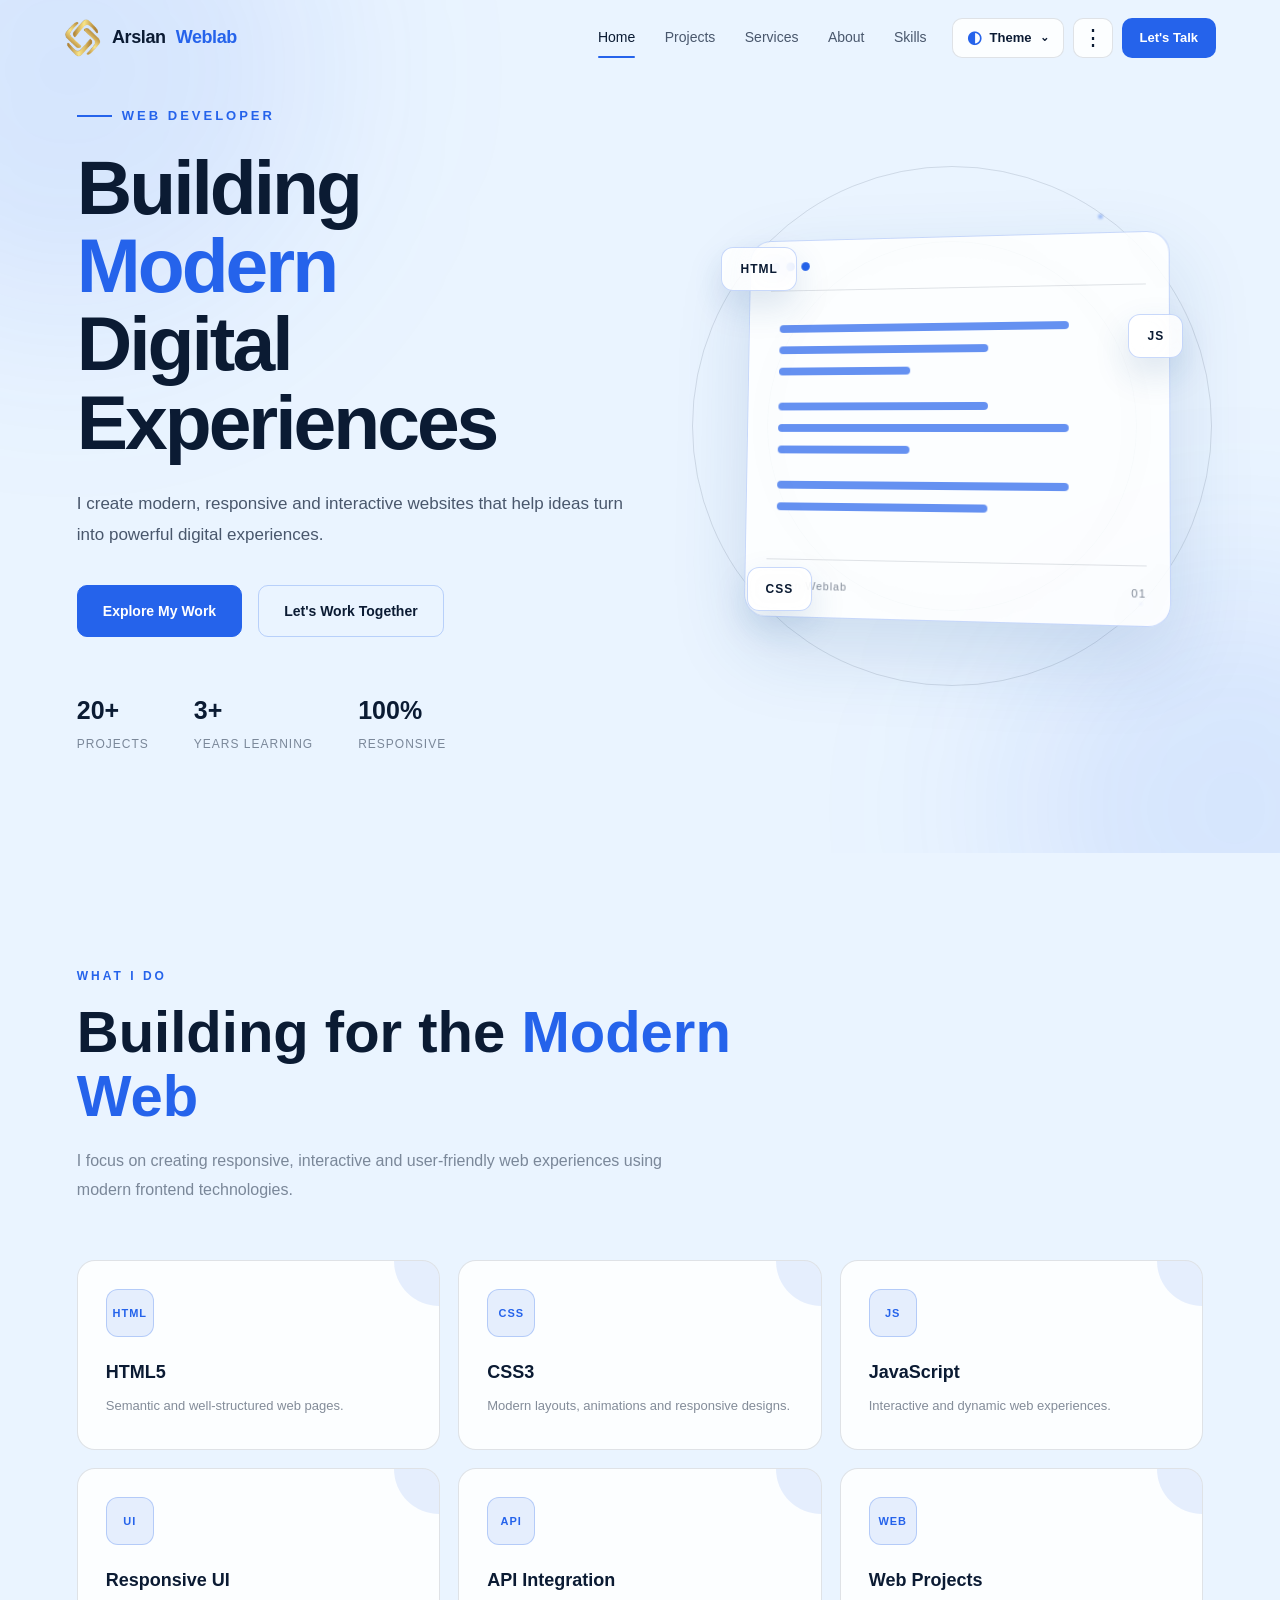
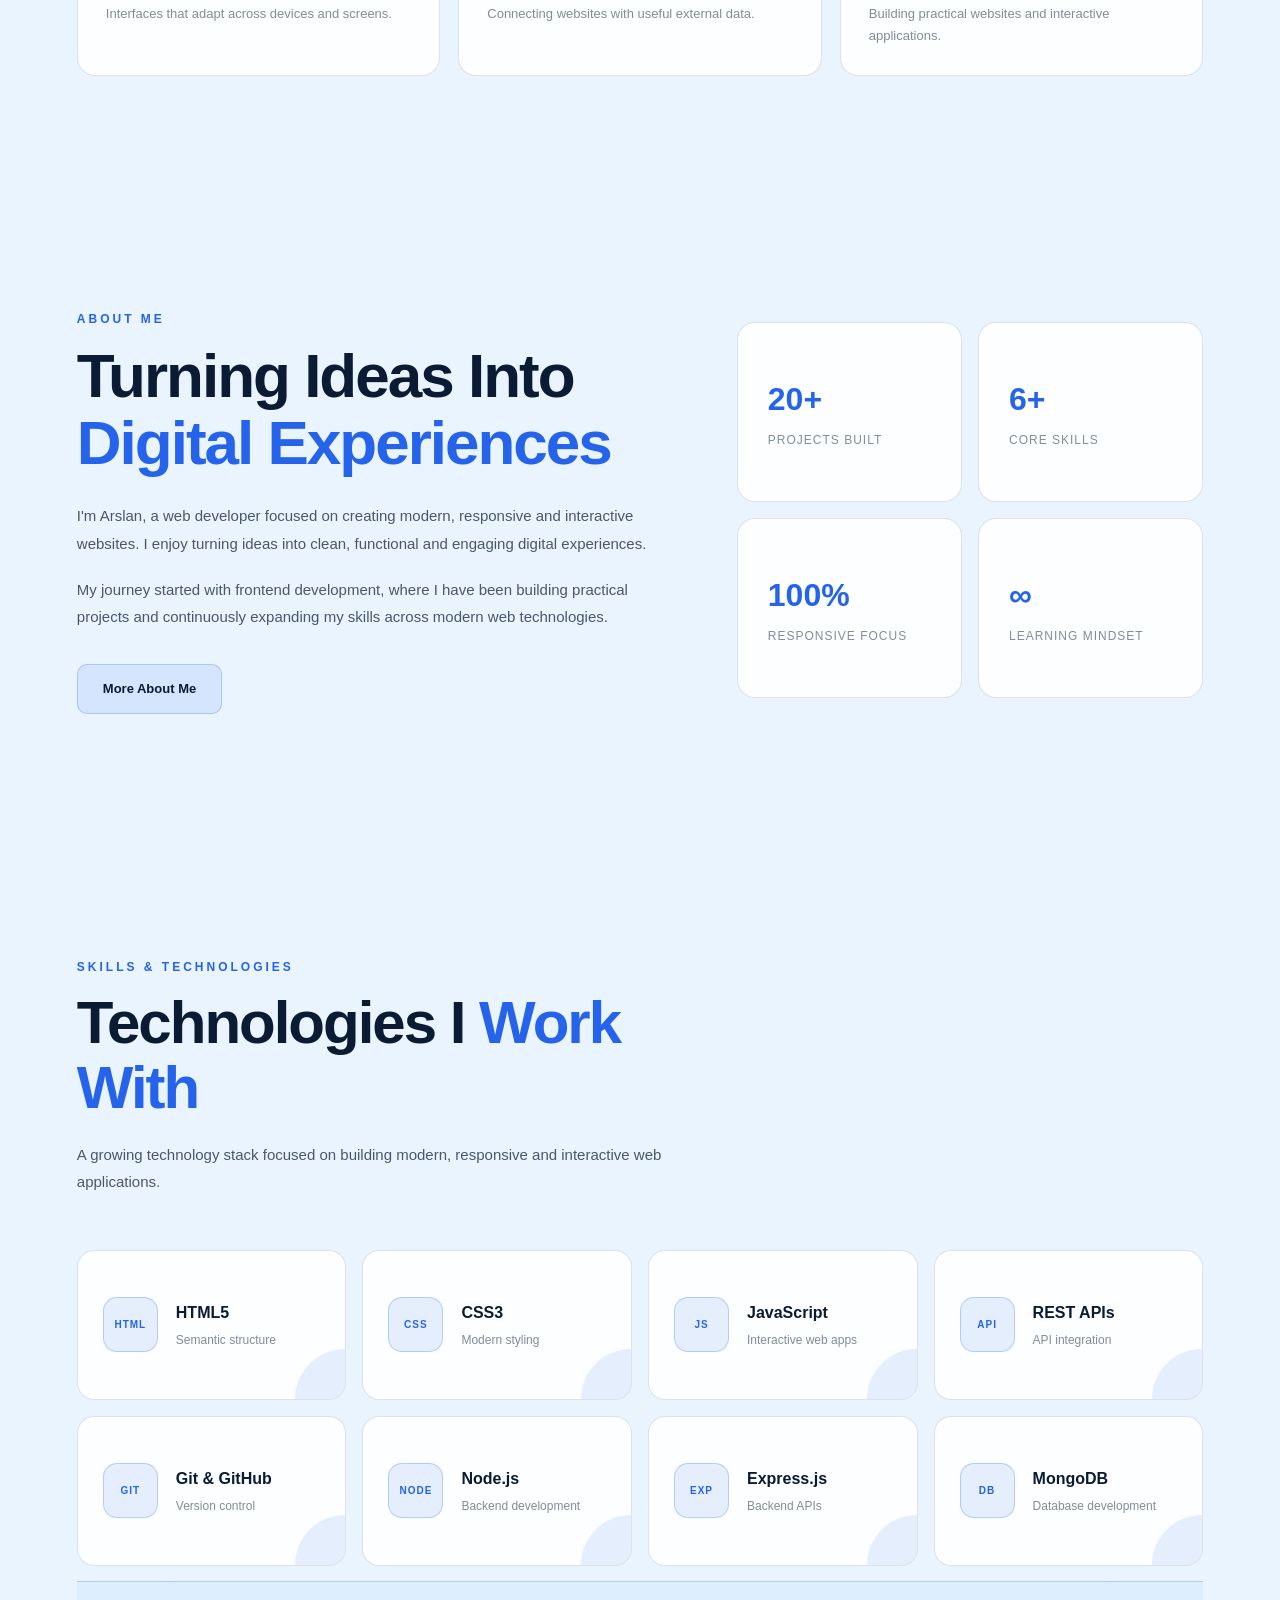
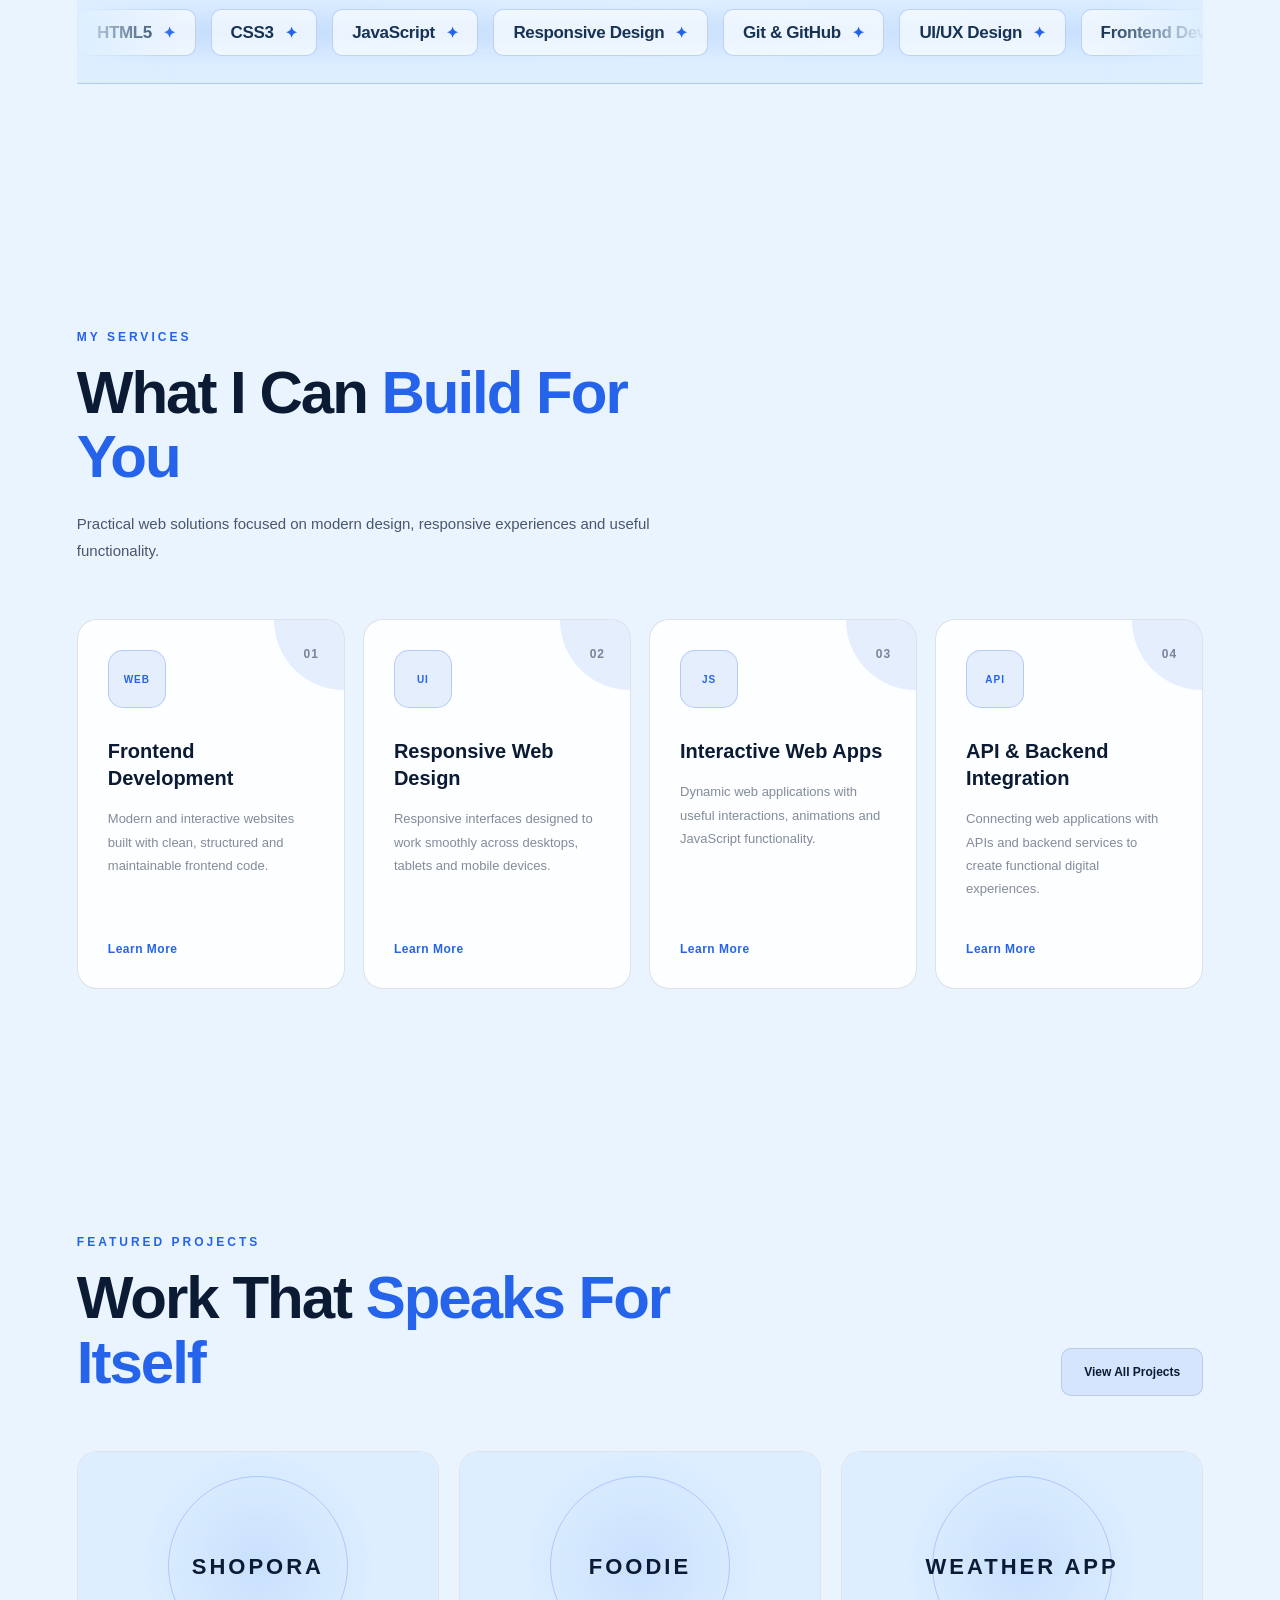
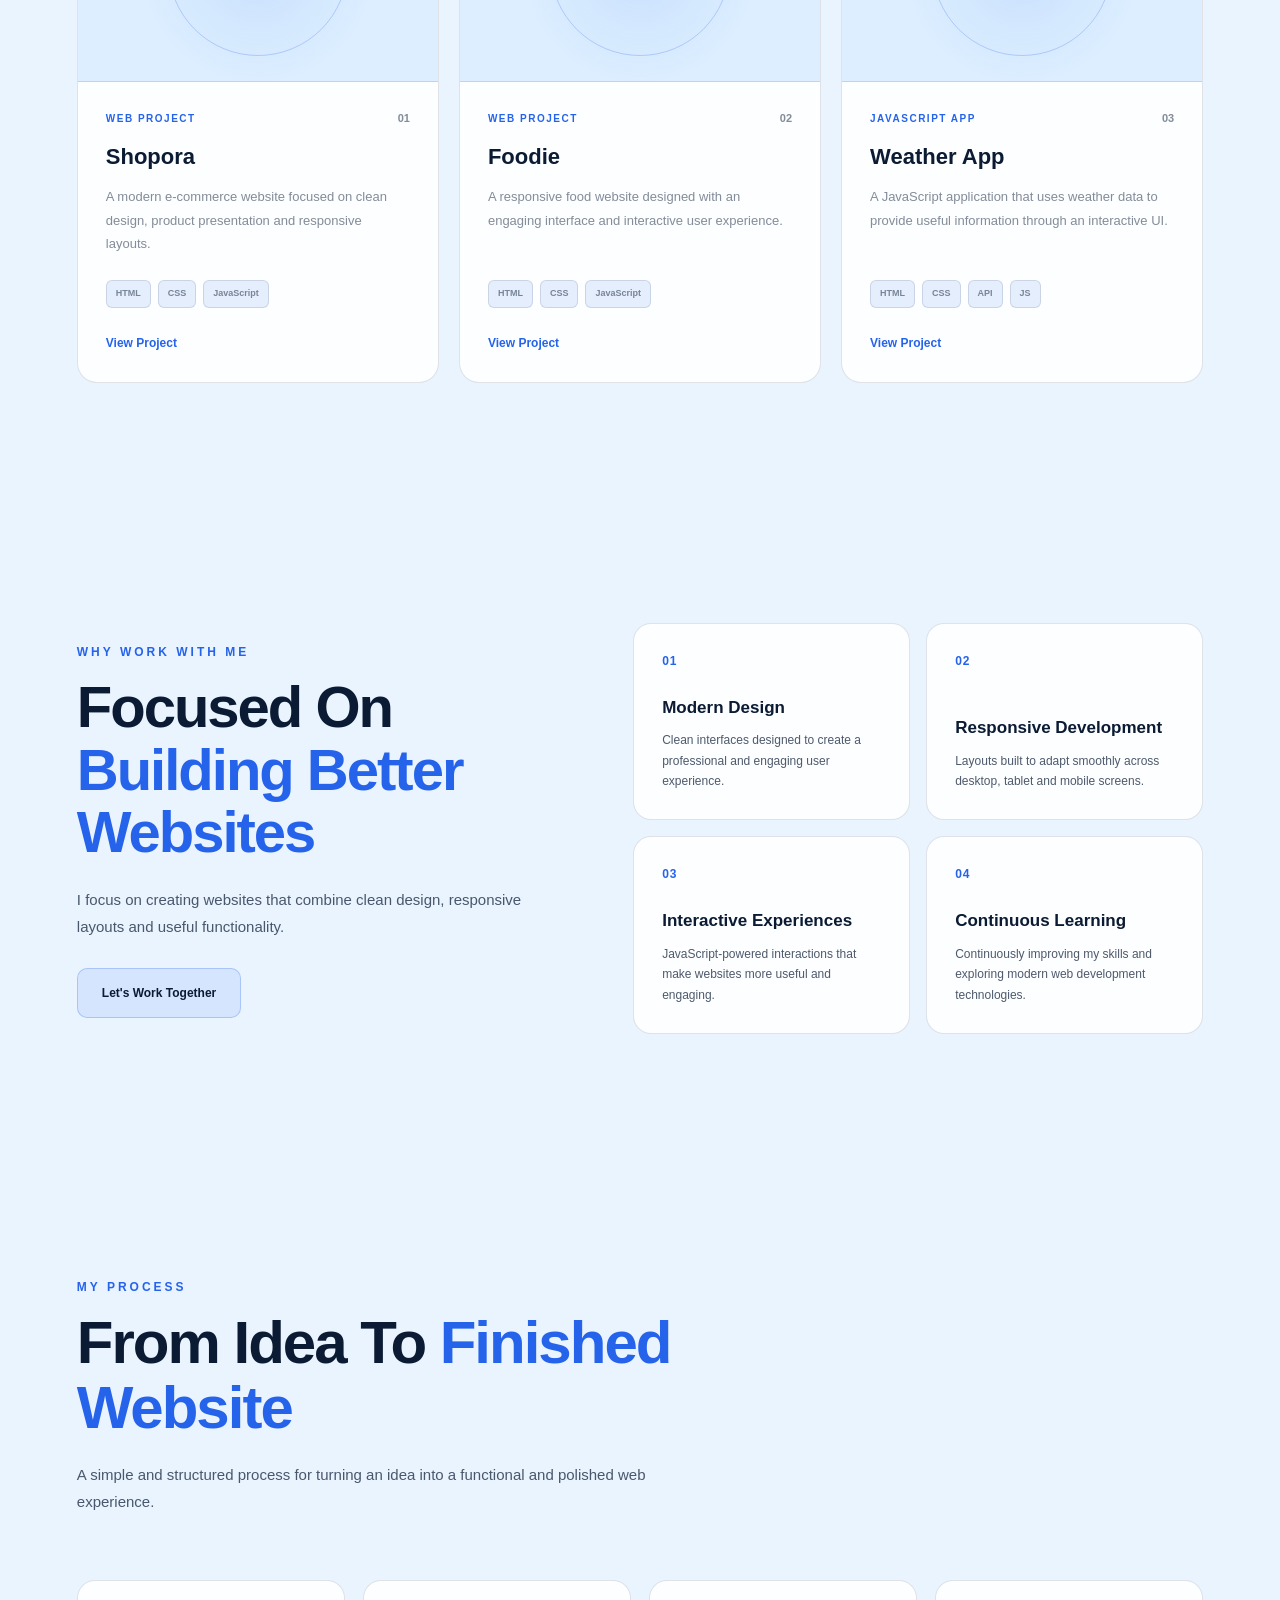
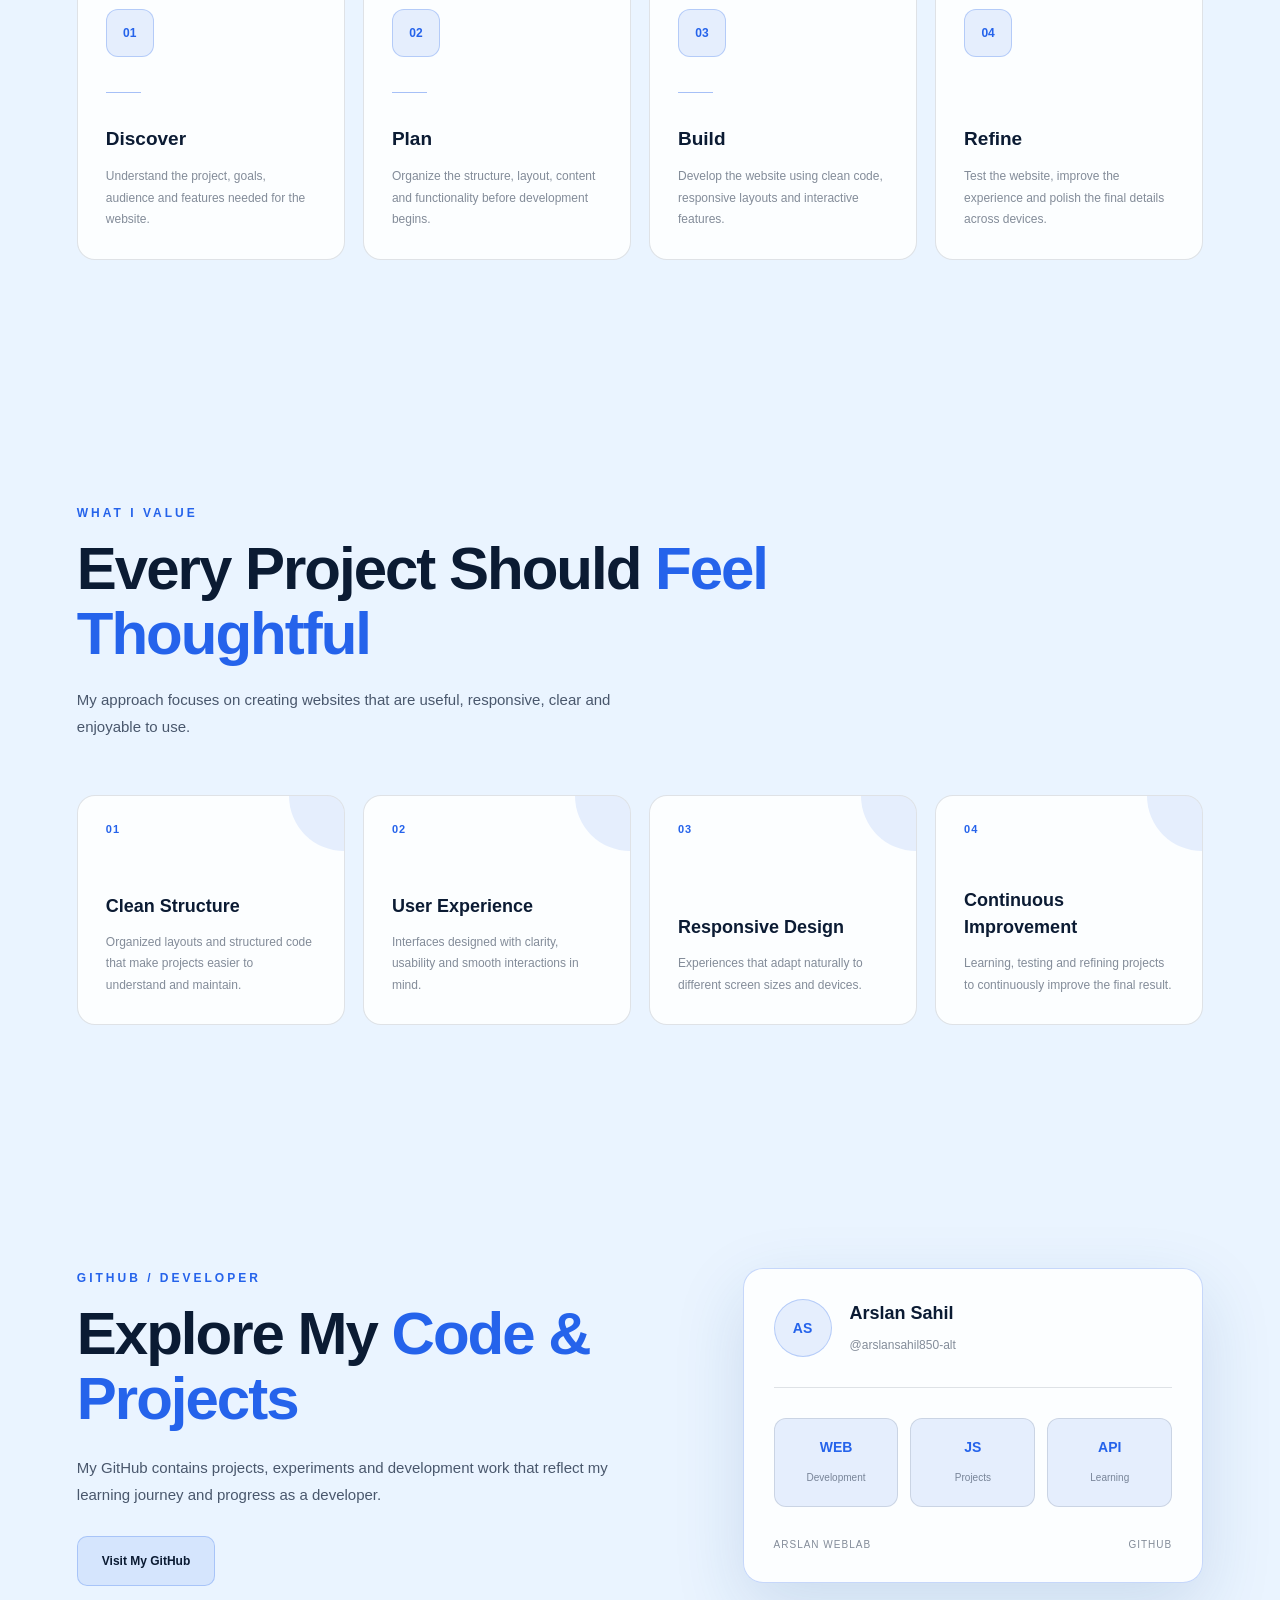
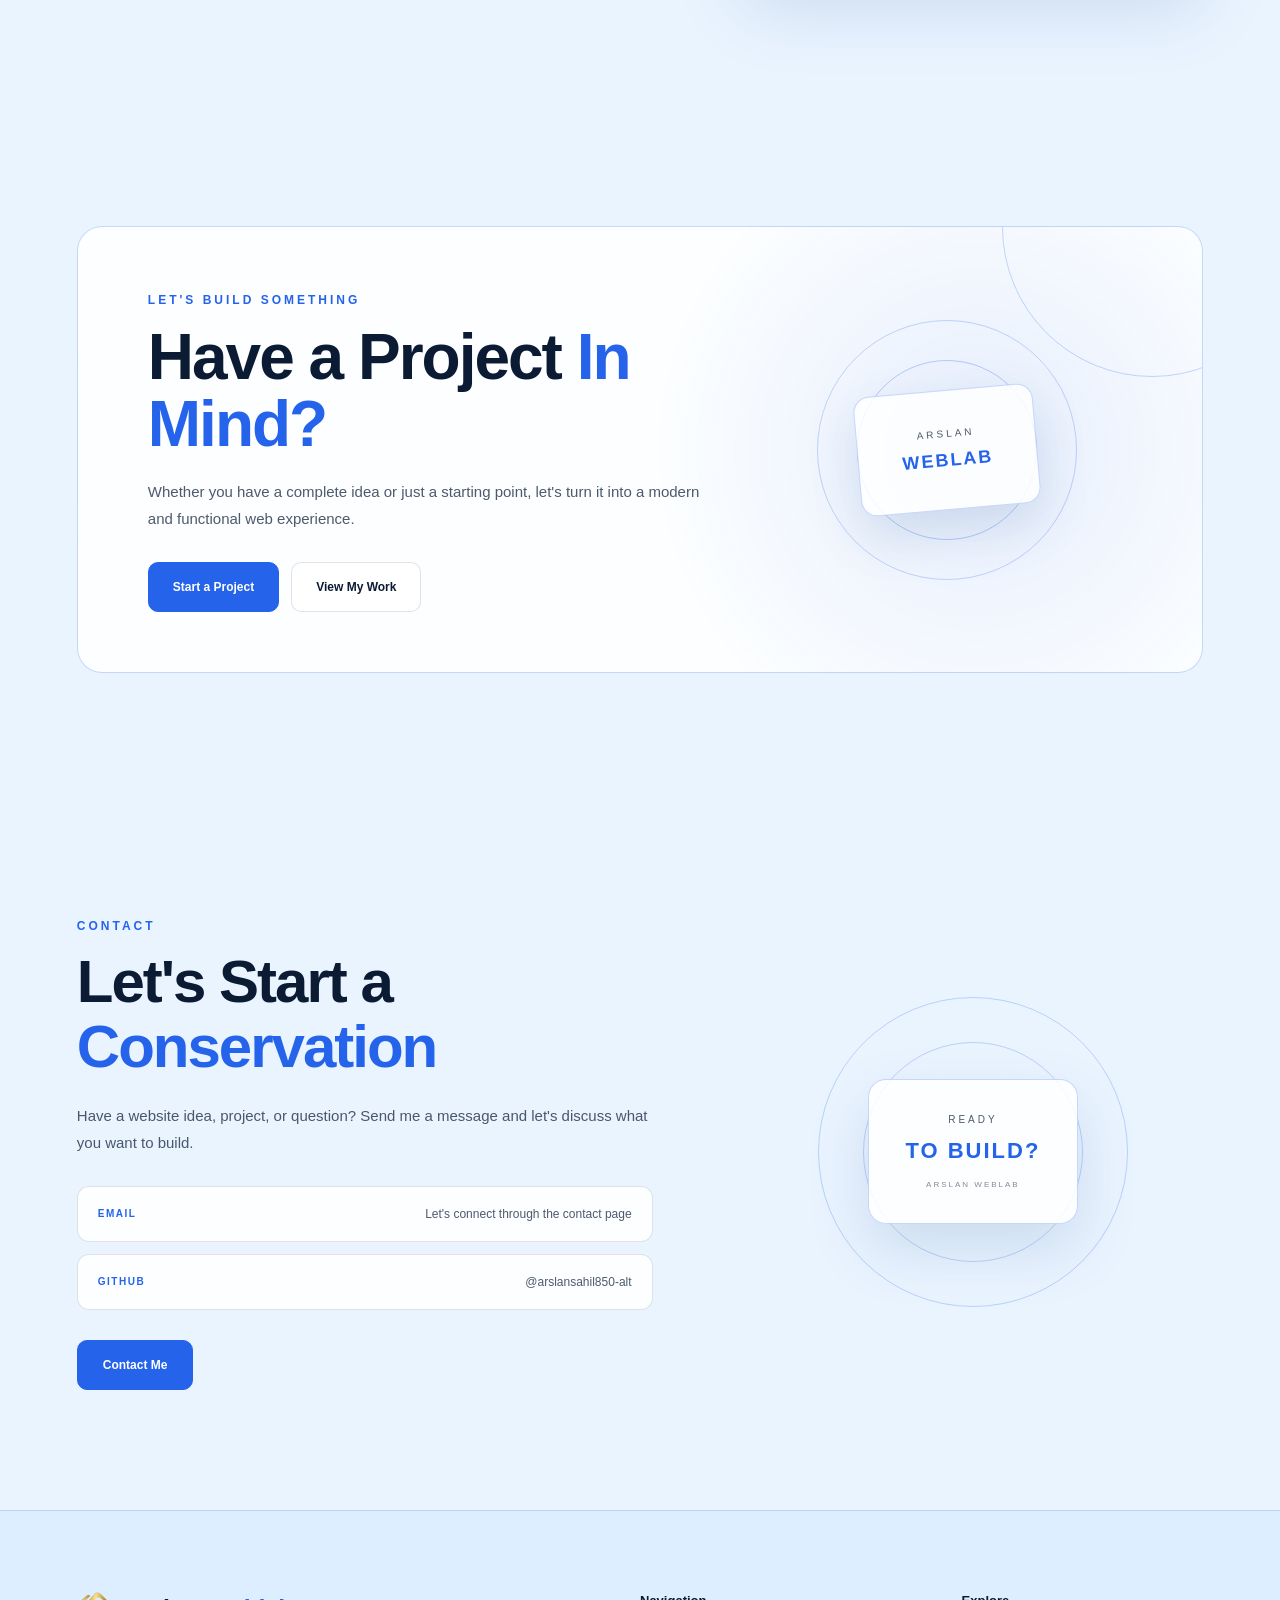
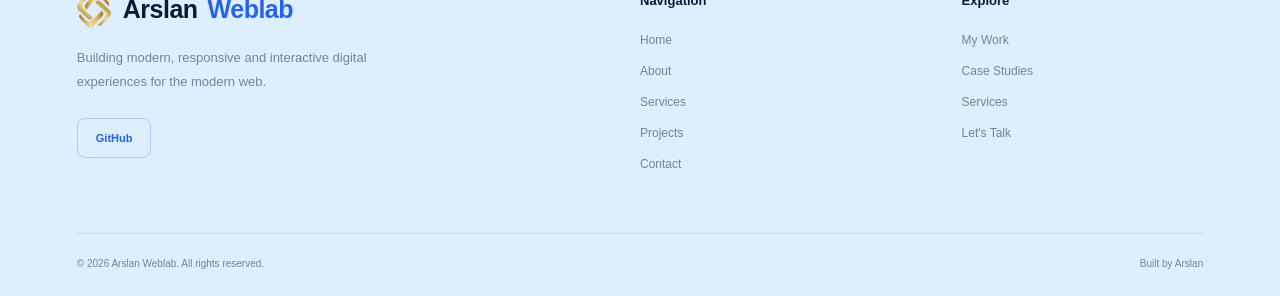
==== index.html @ ab236b1d "Initial commit" ====
<!DOCTYPE html>
<html lang="en">

<head>
    <meta charset="UTF-8">
    <meta name="viewport" content="width=device-width, initial-scale=1.0">
    <meta name="description" content="Arslan Weblab - Professional Web Development Portfolio">
    <title>Arslan Weblab</title>

    <link rel="stylesheet" href="css/style.css">
    <link rel="stylesheet" href="css/components.css">
    <link rel="stylesheet" href="css/pages.css">
    <link rel="stylesheet" href="css/responsive.css">
    <link rel="icon" href="assets/logo/logo.png" type="image/png">

    <noscript><style>#pageLoader{display:none!important;}</style></noscript>
    <script>
        (function() {
            var validThemes = ["system", "dark-blue", "light-blue", "white", "multi"];
            var saved = "system";
            try {
                var stored = localStorage.getItem("selectedTheme") || localStorage.getItem("arslanWeblabTheme");
                if (stored === "black") {
                    saved = "dark-blue";
                } else if (validThemes.indexOf(stored) !== -1) {
                    saved = stored;
                }
            } catch (e) {
                saved = "system";
            }
            var systemDark = window.matchMedia && window.matchMedia("(prefers-color-scheme: dark)").matches;
            var applied = saved === "system" ? (systemDark ? "dark-blue" : "light-blue") : saved;
            document.documentElement.setAttribute("data-theme", applied);
            document.documentElement.setAttribute("data-selected-theme", saved);
        })();
    </script>
</head>

<body>

    <div id="pageLoader" class="page-loader" aria-hidden="true">
        <div class="loader-track">
            <div class="loader-bar"></div>
        </div>
    </div>


    <header class="site-header">

        <nav class="navbar" aria-label="Main Navigation">

            <a href="index.html" class="brand">
                <img src="assets/logo/logo.png" alt="Arslan Weblab Logo">
                Arslan<span> Weblab</span>
            </a>

            <div class="nav-links">

                <a href="index.html" class="nav-link active">Home</a>
                <a href="pages/projects.html" class="nav-link">Projects</a>
                <a href="pages/services.html" class="nav-link">Services</a>
                <a href="pages/about.html" class="nav-link">About</a>
                <a href="pages/about.html#skills" class="nav-link">Skills</a>

            </div>

            <div class="nav-actions">

                <div class="theme-switcher">

                    <button class="theme-toggle-btn" id="themeToggleBtn" type="button" aria-expanded="false"
                        aria-controls="themeOptions" aria-label="Theme menu">
                        <span class="theme-toggle-icon">◐</span>
                        <span>Theme</span>
                        <span class="theme-toggle-arrow">⌄</span>
                    </button>

                    <div class="theme-options" id="themeOptions" hidden>

                        <div class="theme-options-heading">Choose a Theme</div>

                        <button class="theme-option" type="button" data-theme-option="system">
                            <span class="theme-preview theme-preview-system"></span>
                            <span class="theme-option-name">System Theme</span>
                            <span class="theme-check"></span>
                        </button>

                        <button class="theme-option" type="button" data-theme-option="dark-blue">
                            <span class="theme-preview theme-preview-dark"></span>
                            <span class="theme-option-name">Dark Blue</span>
                            <span class="theme-check"></span>
                        </button>

                        <button class="theme-option" type="button" data-theme-option="light-blue">
                            <span class="theme-preview theme-preview-light-blue"></span>
                            <span class="theme-option-name">Light Blue</span>
                            <span class="theme-check"></span>
                        </button>

                        <button class="theme-option" type="button" data-theme-option="white">
                            <span class="theme-preview theme-preview-white"></span>
                            <span class="theme-option-name">Pure White</span>
                            <span class="theme-check"></span>
                        </button>

                        <button class="theme-option" type="button" data-theme-option="multi">
                            <span class="theme-preview theme-preview-multi"></span>
                            <span class="theme-option-name">Multicolor</span>
                            <span class="theme-check"></span>
                        </button>

                    </div>

                </div>

                <button class="more-button" id="moreButton" type="button" aria-label="Open more navigation"
                    aria-expanded="false" title="More">
                    ⋮
                </button>

                <a href="pages/contact.html" class="nav-cta">Let's Talk</a>

            </div>

            <button class="mobile-menu-button" id="mobileMenuButton" type="button" aria-label="Open navigation menu"
                aria-expanded="false" aria-controls="mobileMenu">
                <span></span>
                <span></span>
                <span></span>
            </button>

        </nav>

        <div class="more-menu" id="moreMenu" aria-label="More navigation links">

            <a href="pages/case-studies.html">
                <span>Case Studies</span>
                <span>↗</span>
            </a>

            <a href="pages/services.html#process">
                <span>Process</span>
                <span>↗</span>
            </a>

            <a href="pages/about.html#testimonials">
                <span>Testimonials</span>
                <span>↗</span>
            </a>

            <a href="https://github.com/arslansahil850-alt" target="_blank" rel="noopener noreferrer">
                <span>GitHub</span>
                <span>↗</span>
            </a>

            <a href="pages/about.html#developer">
                <span>Developer</span>
                <span>↗</span>
            </a>

        </div>

        <div class="mobile-menu" id="mobileMenu" aria-label="Mobile Navigation">

            
            <div class="mobile-menu-section mobile-primary-nav">
                <div class="mobile-section-label">Navigation</div>
                <div class="mobile-menu-links">
                    <a href="index.html" class="mobile-nav-link active">Home</a>
                    <a href="pages/projects.html" class="mobile-nav-link">Projects</a>
                    <a href="pages/services.html" class="mobile-nav-link">Services</a>
                    <a href="pages/about.html" class="mobile-nav-link">About</a>
                    <a href="pages/about.html#skills" class="mobile-nav-link">Skills</a>
                </div>
            </div>

            
            <div class="mobile-menu-section mobile-additional-nav">
                <div class="mobile-section-label">More Links</div>
                <div class="mobile-menu-links">
                    <a href="pages/case-studies.html" class="mobile-nav-link">
                        <span>Case Studies</span>
                        <span class="mobile-nav-arrow">↗</span>
                    </a>
                    <a href="pages/services.html#process" class="mobile-nav-link">
                        <span>Process</span>
                        <span class="mobile-nav-arrow">↗</span>
                    </a>
                    <a href="pages/about.html#testimonials" class="mobile-nav-link">
                        <span>Testimonials</span>
                        <span class="mobile-nav-arrow">↗</span>
                    </a>
                    <a href="https://github.com/arslansahil850-alt" target="_blank" rel="noopener noreferrer" class="mobile-nav-link">
                        <span>GitHub</span>
                        <span class="mobile-nav-arrow">↗</span>
                    </a>
                    <a href="pages/about.html#developer" class="mobile-nav-link">
                        <span>Developer</span>
                        <span class="mobile-nav-arrow">↗</span>
                    </a>
                </div>
            </div>

            
            <div class="mobile-menu-section mobile-theme-section">
                <div class="mobile-theme-wrapper">
                    <button class="mobile-theme-button" id="mobileThemeButton" type="button" aria-expanded="false"
                        aria-controls="mobileThemeOptions">
                        <span class="mobile-theme-button-left">
                            <span class="theme-toggle-icon">◐</span>
                            <span>Theme:</span>
                            <strong id="mobileThemeName">Multicolor</strong>
                        </span>
                        <span class="mobile-extra-arrow">⌄</span>
                    </button>

                    <div class="mobile-theme-options" id="mobileThemeOptions" hidden>
                        <button class="theme-option" type="button" data-theme-option="system" aria-pressed="false">
                            <span class="theme-preview theme-preview-system"></span>
                            <span class="theme-option-name">System Theme</span>
                            <span class="theme-check"></span>
                        </button>

                        <button class="theme-option" type="button" data-theme-option="dark-blue" aria-pressed="false">
                            <span class="theme-preview theme-preview-dark"></span>
                            <span class="theme-option-name">Dark Blue</span>
                            <span class="theme-check"></span>
                        </button>

                        <button class="theme-option" type="button" data-theme-option="light-blue" aria-pressed="false">
                            <span class="theme-preview theme-preview-light-blue"></span>
                            <span class="theme-option-name">Light Blue</span>
                            <span class="theme-check"></span>
                        </button>

                        <button class="theme-option" type="button" data-theme-option="white" aria-pressed="false">
                            <span class="theme-preview theme-preview-white"></span>
                            <span class="theme-option-name">Pure White</span>
                            <span class="theme-check"></span>
                        </button>

                        <button class="theme-option" type="button" data-theme-option="multi" aria-pressed="false">
                            <span class="theme-preview theme-preview-multi"></span>
                            <span class="theme-option-name">Multicolor</span>
                            <span class="theme-check"></span>
                        </button>
                    </div>
                </div>
            </div>

            
            <div class="mobile-menu-section mobile-contact-section">
                <a href="pages/contact.html" class="mobile-cta">
                    <span>Let's Talk</span>
                    <span>→</span>
                </a>
            </div>

        </div>

    </header>
    <main>
        <section class="hero" id="home">
            <div class="hero-container">

                <div class="hero-content">
                    <span class="hero-label">WEB DEVELOPER</span>

                    <h1>
                        Building <span>Modern</span><br>
                        Digital Experiences
                    </h1>

                    <p class="hero-description">
                        I create modern, responsive and interactive websites
                        that help ideas turn into powerful digital experiences.
                    </p>

                    <div class="hero-buttons">
                        <a href="pages/projects.html" class="hero-btn hero-btn-primary">
                            Explore My Work
                        </a>

                        <a href="pages/contact.html" class="hero-btn hero-btn-secondary">
                            Let's Work Together
                        </a>
                    </div>

                    <div class="hero-stats">
                        <div class="hero-stat">
                            <strong>20+</strong>
                            <span>Projects</span>
                        </div>

                        <div class="hero-stat">
                            <strong>3+</strong>
                            <span>Years Learning</span>
                        </div>

                        <div class="hero-stat">
                            <strong>100%</strong>
                            <span>Responsive</span>
                        </div>
                    </div>
                </div>

                <div class="hero-visual">
                    <div class="hero-orbit orbit-one"></div>
                    <div class="hero-orbit orbit-two"></div>

                    <div class="hero-card">
                        <div class="hero-card-top">
                            <span></span>
                            <span></span>
                            <span></span>
                        </div>

                        <div class="hero-code">
                            <div class="code-line code-long"></div>
                            <div class="code-line code-medium"></div>
                            <div class="code-line code-short"></div>
                            <div class="code-space"></div>
                            <div class="code-line code-medium"></div>
                            <div class="code-line code-long"></div>
                            <div class="code-line code-short"></div>
                            <div class="code-space"></div>
                            <div class="code-line code-long"></div>
                            <div class="code-line code-medium"></div>
                        </div>

                        <div class="hero-card-footer">
                            <span>Arslan Weblab</span>
                            <span>01</span>
                        </div>
                    </div>

                    <div class="floating-badge badge-html">
                        HTML
                    </div>

                    <div class="floating-badge badge-js">
                        JS
                    </div>

                    <div class="floating-badge badge-css">
                        CSS
                    </div>
                </div>

            </div>
        </section>

        <section class="quick-skills" id="quick-skills">
            <div class="quick-skills-container">

                <div class="quick-skills-heading">
                    <span class="section-label">WHAT I DO</span>
                    <h2>Building for the <span>Modern Web</span></h2>
                    <p>
                        I focus on creating responsive, interactive and user-friendly
                        web experiences using modern frontend technologies.
                    </p>
                </div>

                <div class="quick-skills-grid">

                    <div class="quick-skill-card">
                        <div class="quick-skill-icon">HTML</div>
                        <h3>HTML5</h3>
                        <p>Semantic and well-structured web pages.</p>
                    </div>

                    <div class="quick-skill-card">
                        <div class="quick-skill-icon">CSS</div>
                        <h3>CSS3</h3>
                        <p>Modern layouts, animations and responsive designs.</p>
                    </div>

                    <div class="quick-skill-card">
                        <div class="quick-skill-icon">JS</div>
                        <h3>JavaScript</h3>
                        <p>Interactive and dynamic web experiences.</p>
                    </div>

                    <div class="quick-skill-card">
                        <div class="quick-skill-icon">UI</div>
                        <h3>Responsive UI</h3>
                        <p>Interfaces that adapt across devices and screens.</p>
                    </div>

                    <div class="quick-skill-card">
                        <div class="quick-skill-icon">API</div>
                        <h3>API Integration</h3>
                        <p>Connecting websites with useful external data.</p>
                    </div>

                    <div class="quick-skill-card">
                        <div class="quick-skill-icon">WEB</div>
                        <h3>Web Projects</h3>
                        <p>Building practical websites and interactive applications.</p>
                    </div>

                </div>

            </div>
        </section>

        <section class="about-preview" id="about">
            <div class="about-container">

                <div class="about-content">
                    <span class="section-label">ABOUT ME</span>

                    <h2>
                        Turning Ideas Into
                        <span>Digital Experiences</span>
                    </h2>

                    <p>
                        I'm Arslan, a web developer focused on creating modern,
                        responsive and interactive websites. I enjoy turning ideas
                        into clean, functional and engaging digital experiences.
                    </p>

                    <p>
                        My journey started with frontend development, where I have
                        been building practical projects and continuously expanding
                        my skills across modern web technologies.
                    </p>

                    <a href="pages/about.html" class="about-btn">
                        More About Me
                    </a>
                </div>

                <div class="about-highlights">

                    <div class="about-highlight-card">
                        <span class="about-highlight-number">20+</span>
                        <span class="about-highlight-text">Projects Built</span>
                    </div>

                    <div class="about-highlight-card">
                        <span class="about-highlight-number">6+</span>
                        <span class="about-highlight-text">Core Skills</span>
                    </div>

                    <div class="about-highlight-card">
                        <span class="about-highlight-number">100%</span>
                        <span class="about-highlight-text">Responsive Focus</span>
                    </div>

                    <div class="about-highlight-card">
                        <span class="about-highlight-number">∞</span>
                        <span class="about-highlight-text">Learning Mindset</span>
                    </div>

                </div>

            </div>
        </section>

        <section class="skills-section" id="skills">
            <div class="skills-container">

                <div class="skills-heading">
                    <span class="section-label">SKILLS & TECHNOLOGIES</span>

                    <h2>
                        Technologies I
                        <span>Work With</span>
                    </h2>

                    <p>
                        A growing technology stack focused on building modern,
                        responsive and interactive web applications.
                    </p>
                </div>

                <div class="skills-grid">

                    <div class="skill-card">
                        <div class="skill-icon">HTML</div>
                        <div class="skill-info">
                            <h3>HTML5</h3>
                            <p>Semantic structure</p>
                        </div>
                    </div>

                    <div class="skill-card">
                        <div class="skill-icon">CSS</div>
                        <div class="skill-info">
                            <h3>CSS3</h3>
                            <p>Modern styling</p>
                        </div>
                    </div>

                    <div class="skill-card">
                        <div class="skill-icon">JS</div>
                        <div class="skill-info">
                            <h3>JavaScript</h3>
                            <p>Interactive web apps</p>
                        </div>
                    </div>

                    <div class="skill-card">
                        <div class="skill-icon">API</div>
                        <div class="skill-info">
                            <h3>REST APIs</h3>
                            <p>API integration</p>
                        </div>
                    </div>

                    <div class="skill-card">
                        <div class="skill-icon">GIT</div>
                        <div class="skill-info">
                            <h3>Git & GitHub</h3>
                            <p>Version control</p>
                        </div>
                    </div>

                    <div class="skill-card">
                        <div class="skill-icon">NODE</div>
                        <div class="skill-info">
                            <h3>Node.js</h3>
                            <p>Backend development</p>
                        </div>
                    </div>

                    <div class="skill-card">
                        <div class="skill-icon">EXP</div>
                        <div class="skill-info">
                            <h3>Express.js</h3>
                            <p>Backend APIs</p>
                        </div>
                    </div>

                    <div class="skill-card">
                        <div class="skill-icon">DB</div>
                        <div class="skill-info">
                            <h3>MongoDB</h3>
                            <p>Database development</p>
                        </div>
                    </div>

                </div>

            </div>

            <div class="skills-marquee marquee-theme-neon" aria-label="My development skills">
                <div class="skills-track">
                    <div class="skills-group">
                        <span class="marquee-item">HTML5 <span class="marquee-star">✦</span></span>
                        <span class="marquee-item">CSS3 <span class="marquee-star">✦</span></span>
                        <span class="marquee-item">JavaScript <span class="marquee-star">✦</span></span>
                        <span class="marquee-item">Responsive Design <span class="marquee-star">✦</span></span>
                        <span class="marquee-item">Git & GitHub <span class="marquee-star">✦</span></span>
                        <span class="marquee-item">UI/UX Design <span class="marquee-star">✦</span></span>
                        <span class="marquee-item">Frontend Development <span class="marquee-star">✦</span></span>
                        <span class="marquee-item">CSS Animations <span class="marquee-star">✦</span></span>
                    </div>

                    <div class="skills-group" aria-hidden="true">
                        <span class="marquee-item">HTML5 <span class="marquee-star">✦</span></span>
                        <span class="marquee-item">CSS3 <span class="marquee-star">✦</span></span>
                        <span class="marquee-item">JavaScript <span class="marquee-star">✦</span></span>
                        <span class="marquee-item">Responsive Design <span class="marquee-star">✦</span></span>
                        <span class="marquee-item">Git & GitHub <span class="marquee-star">✦</span></span>
                        <span class="marquee-item">UI/UX Design <span class="marquee-star">✦</span></span>
                        <span class="marquee-item">Frontend Development <span class="marquee-star">✦</span></span>
                        <span class="marquee-item">CSS Animations <span class="marquee-star">✦</span></span>
                    </div>
                </div>
            </div>


        </section>

        <section class="services-section" id="services">
            <div class="services-container">

                <div class="services-heading">
                    <span class="section-label">MY SERVICES</span>

                    <h2>
                        What I Can
                        <span>Build For You</span>
                    </h2>

                    <p>
                        Practical web solutions focused on modern design,
                        responsive experiences and useful functionality.
                    </p>
                </div>

                <div class="services-grid">

                    <div class="service-card">
                        <div class="service-number">01</div>

                        <div class="service-icon">WEB</div>

                        <h3>Frontend Development</h3>

                        <p>
                            Modern and interactive websites built with clean,
                            structured and maintainable frontend code.
                        </p>

                        <a href="pages/services.html" class="service-link">
                            Learn More
                        </a>
                    </div>

                    <div class="service-card">
                        <div class="service-number">02</div>

                        <div class="service-icon">UI</div>

                        <h3>Responsive Web Design</h3>

                        <p>
                            Responsive interfaces designed to work smoothly
                            across desktops, tablets and mobile devices.
                        </p>

                        <a href="pages/services.html" class="service-link">
                            Learn More
                        </a>
                    </div>

                    <div class="service-card">
                        <div class="service-number">03</div>

                        <div class="service-icon">JS</div>

                        <h3>Interactive Web Apps</h3>

                        <p>
                            Dynamic web applications with useful interactions,
                            animations and JavaScript functionality.
                        </p>

                        <a href="pages/services.html" class="service-link">
                            Learn More
                        </a>
                    </div>

                    <div class="service-card">
                        <div class="service-number">04</div>

                        <div class="service-icon">API</div>

                        <h3>API & Backend Integration</h3>

                        <p>
                            Connecting web applications with APIs and backend
                            services to create functional digital experiences.
                        </p>

                        <a href="pages/services.html" class="service-link">
                            Learn More
                        </a>
                    </div>

                </div>

            </div>
        </section>

        <section class="featured-projects" id="projects">
            <div class="featured-projects-container">

                <div class="featured-projects-heading">
                    <div>
                        <span class="section-label">FEATURED PROJECTS</span>

                        <h2>
                            Work That
                            <span>Speaks For Itself</span>
                        </h2>
                    </div>

                    <a href="pages/projects.html" class="projects-view-all">
                        View All Projects
                    </a>
                </div>

                <div class="featured-projects-grid">

                    <article class="featured-project-card">
                        <div class="project-image project-image-shopora">
                            <span>SHOPORA</span>
                        </div>

                        <div class="project-content">
                            <div class="project-top">
                                <span class="project-category">WEB PROJECT</span>
                                <span class="project-number">01</span>
                            </div>

                            <h3>Shopora</h3>

                            <p>
                                A modern e-commerce website focused on clean
                                design, product presentation and responsive layouts.
                            </p>

                            <div class="project-tech">
                                <span>HTML</span>
                                <span>CSS</span>
                                <span>JavaScript</span>
                            </div>

                            <a href="pages/projects.html" class="project-link">
                                View Project
                            </a>
                        </div>
                    </article>

                    <article class="featured-project-card">
                        <div class="project-image project-image-foodie">
                            <span>FOODIE</span>
                        </div>

                        <div class="project-content">
                            <div class="project-top">
                                <span class="project-category">WEB PROJECT</span>
                                <span class="project-number">02</span>
                            </div>

                            <h3>Foodie</h3>

                            <p>
                                A responsive food website designed with an engaging
                                interface and interactive user experience.
                            </p>

                            <div class="project-tech">
                                <span>HTML</span>
                                <span>CSS</span>
                                <span>JavaScript</span>
                            </div>

                            <a href="pages/projects.html" class="project-link">
                                View Project
                            </a>
                        </div>
                    </article>

                    <article class="featured-project-card">
                        <div class="project-image project-image-weather">
                            <span>WEATHER APP</span>
                        </div>

                        <div class="project-content">
                            <div class="project-top">
                                <span class="project-category">JAVASCRIPT APP</span>
                                <span class="project-number">03</span>
                            </div>

                            <h3>Weather App</h3>

                            <p>
                                A JavaScript application that uses weather data to
                                provide useful information through an interactive UI.
                            </p>

                            <div class="project-tech">
                                <span>HTML</span>
                                <span>CSS</span>
                                <span>API</span>
                                <span>JS</span>
                            </div>

                            <a href="pages/projects.html" class="project-link">
                                View Project
                            </a>
                        </div>
                    </article>

                </div>

            </div>
        </section>

        <section class="why-section" id="why-work-with-me">
            <div class="why-container">

                <div class="why-content">
                    <span class="section-label">WHY WORK WITH ME</span>

                    <h2>
                        Focused On
                        <span>Building Better Websites</span>
                    </h2>

                    <p>
                        I focus on creating websites that combine clean design,
                        responsive layouts and useful functionality.
                    </p>

                    <a href="pages/contact.html" class="why-btn">
                        Let's Work Together
                    </a>
                </div>

                <div class="why-points">

                    <div class="why-point">
                        <div class="why-point-number">01</div>

                        <div>
                            <h3>Modern Design</h3>
                            <p>
                                Clean interfaces designed to create a professional
                                and engaging user experience.
                            </p>
                        </div>
                    </div>

                    <div class="why-point">
                        <div class="why-point-number">02</div>

                        <div>
                            <h3>Responsive Development</h3>
                            <p>
                                Layouts built to adapt smoothly across desktop,
                                tablet and mobile screens.
                            </p>
                        </div>
                    </div>

                    <div class="why-point">
                        <div class="why-point-number">03</div>

                        <div>
                            <h3>Interactive Experiences</h3>
                            <p>
                                JavaScript-powered interactions that make websites
                                more useful and engaging.
                            </p>
                        </div>
                    </div>

                    <div class="why-point">
                        <div class="why-point-number">04</div>

                        <div>
                            <h3>Continuous Learning</h3>
                            <p>
                                Continuously improving my skills and exploring
                                modern web development technologies.
                            </p>
                        </div>
                    </div>

                </div>

            </div>
        </section>

        <section class="process-section" id="process">
            <div class="process-container">

                <div class="process-heading">
                    <span class="section-label">MY PROCESS</span>

                    <h2>
                        From Idea To
                        <span>Finished Website</span>
                    </h2>

                    <p>
                        A simple and structured process for turning an idea
                        into a functional and polished web experience.
                    </p>
                </div>

                <div class="process-steps">

                    <div class="process-step">
                        <div class="process-number">01</div>

                        <div class="process-line"></div>

                        <div class="process-content">
                            <h3>Discover</h3>

                            <p>
                                Understand the project, goals, audience and
                                features needed for the website.
                            </p>
                        </div>
                    </div>

                    <div class="process-step">
                        <div class="process-number">02</div>

                        <div class="process-line"></div>

                        <div class="process-content">
                            <h3>Plan</h3>

                            <p>
                                Organize the structure, layout, content and
                                functionality before development begins.
                            </p>
                        </div>
                    </div>

                    <div class="process-step">
                        <div class="process-number">03</div>

                        <div class="process-line"></div>

                        <div class="process-content">
                            <h3>Build</h3>

                            <p>
                                Develop the website using clean code,
                                responsive layouts and interactive features.
                            </p>
                        </div>
                    </div>

                    <div class="process-step">
                        <div class="process-number">04</div>

                        <div class="process-content">
                            <h3>Refine</h3>

                            <p>
                                Test the website, improve the experience and
                                polish the final details across devices.
                            </p>
                        </div>
                    </div>

                </div>

            </div>
        </section>

        <section class="values-section" id="values">
            <div class="values-container">

                <div class="values-heading">
                    <span class="section-label">WHAT I VALUE</span>

                    <h2>
                        Every Project Should
                        <span>Feel Thoughtful</span>
                    </h2>

                    <p>
                        My approach focuses on creating websites that are
                        useful, responsive, clear and enjoyable to use.
                    </p>
                </div>

                <div class="values-grid">

                    <div class="value-card">
                        <div class="value-number">01</div>

                        <h3>Clean Structure</h3>

                        <p>
                            Organized layouts and structured code that make
                            projects easier to understand and maintain.
                        </p>
                    </div>

                    <div class="value-card">
                        <div class="value-number">02</div>

                        <h3>User Experience</h3>

                        <p>
                            Interfaces designed with clarity, usability and
                            smooth interactions in mind.
                        </p>
                    </div>

                    <div class="value-card">
                        <div class="value-number">03</div>

                        <h3>Responsive Design</h3>

                        <p>
                            Experiences that adapt naturally to different
                            screen sizes and devices.
                        </p>
                    </div>

                    <div class="value-card">
                        <div class="value-number">04</div>

                        <h3>Continuous Improvement</h3>

                        <p>
                            Learning, testing and refining projects to
                            continuously improve the final result.
                        </p>
                    </div>

                </div>

            </div>
        </section>
        <section class="github-section" id="github">
            <div class="github-container">

                <div class="github-content">
                    <span class="section-label">GITHUB / DEVELOPER</span>

                    <h2>
                        Explore My
                        <span>Code & Projects</span>
                    </h2>

                    <p>
                        My GitHub contains projects, experiments and development
                        work that reflect my learning journey and progress as a developer.
                    </p>

                    <a href="https://github.com/arslansahil850-alt" target="_blank" rel="noopener noreferrer"
                        class="github-btn">
                        Visit My GitHub
                    </a>
                </div>

                <div class="github-card">

                    <div class="github-card-top">
                        <div class="github-avatar">
                            AS
                        </div>

                        <div>
                            <h3>Arslan Sahil</h3>
                            <span>@arslansahil850-alt</span>
                        </div>
                    </div>

                    <div class="github-card-line"></div>

                    <div class="github-stats">

                        <div class="github-stat">
                            <strong>WEB</strong>
                            <span>Development</span>
                        </div>

                        <div class="github-stat">
                            <strong>JS</strong>
                            <span>Projects</span>
                        </div>

                        <div class="github-stat">
                            <strong>API</strong>
                            <span>Learning</span>
                        </div>

                    </div>

                    <div class="github-card-footer">
                        <span>Arslan Weblab</span>
                        <span>GitHub</span>
                    </div>

                </div>

            </div>
        </section>
        <section class="cta-section" id="cta">
            <div class="cta-container">

                <div class="cta-content">
                    <span class="section-label">LET'S BUILD SOMETHING</span>

                    <h2>
                        Have a Project
                        <span>In Mind?</span>
                    </h2>

                    <p>
                        Whether you have a complete idea or just a starting point,
                        let's turn it into a modern and functional web experience.
                    </p>

                    <div class="cta-buttons">
                        <a href="pages/contact.html" class="cta-btn cta-btn-primary">
                            Start a Project
                        </a>

                        <a href="pages/projects.html" class="cta-btn cta-btn-secondary">
                            View My Work
                        </a>
                    </div>
                </div>

                <div class="cta-decoration">
                    <div class="cta-circle cta-circle-one"></div>
                    <div class="cta-circle cta-circle-two"></div>

                    <div class="cta-card">
                        <span>ARSLAN</span>
                        <strong>WEBLAB</strong>
                    </div>
                </div>

            </div>
        </section>

        <section class="contact-preview" id="contact">
            <div class="contact-container">

                <div class="contact-content">
                    <span class="section-label">CONTACT</span>

                    <h2>
                        Let's Start a
                        <span>Conservation</span>
                    </h2>

                    <p>
                        Have a website idea, project, or question?
                        Send me a message and let's discuss what you want to build.
                    </p>

                    <div class="contact-details">

                        <div class="contact-detail">
                            <span class="contact-detail-label">EMAIL</span>
                            <span class="contact-detail-value">Let's connect through the contact page</span>
                        </div>

                        <div class="contact-detail">
                            <span class="contact-detail-label">GITHUB</span>
                            <a href="https://github.com/arslansahil850-alt" target="_blank" rel="noopener noreferrer"
                                class="contact-detail-value">
                                @arslansahil850-alt
                            </a>
                        </div>

                    </div>

                    <a href="pages/contact.html" class="contact-btn">
                        Contact Me
                    </a>
                </div>

                <div class="contact-visual">
                    <div class="contact-orbit contact-orbit-one"></div>
                    <div class="contact-orbit contact-orbit-two"></div>

                    <div class="contact-card">
                        <span>READY</span>
                        <strong>TO BUILD?</strong>
                        <small>ARSLAN WEBLAB</small>
                    </div>
                </div>

            </div>
        </section>
    </main>

    <footer class="site-footer">
        <div class="footer-container">

            <div class="footer-main">

                <div class="footer-brand">
                    <a href="index.html" class="footer-logo">
                        <img src="assets/logo/logo.png" alt="Arslan Weblab Logo">
                        Arslan <span>Weblab</span>
                    </a>

                    <p>
                        Building modern, responsive and interactive
                        digital experiences for the modern web.
                    </p>

                    <a href="https://github.com/arslansahil850-alt" target="_blank" rel="noopener noreferrer"
                        class="footer-github">
                        GitHub
                    </a>
                </div>

                <div class="footer-links-group">
                    <h3>Navigation</h3>

                    <a href="index.html">Home</a>
                    <a href="pages/about.html">About</a>
                    <a href="pages/services.html">Services</a>
                    <a href="pages/projects.html">Projects</a>
                    <a href="pages/contact.html">Contact</a>
                </div>

                <div class="footer-links-group">
                    <h3>Explore</h3>

                    <a href="pages/projects.html">My Work</a>
                    <a href="pages/case-studies.html">Case Studies</a>
                    <a href="pages/services.html">Services</a>
                    <a href="pages/contact.html">Let's Talk</a>
                </div>

            </div>

            <div class="footer-bottom">

                <span>
                    © 2026 Arslan Weblab. All rights reserved.
                </span>

                <span>
                    Built by Arslan
                </span>

            </div>

        </div>
    </footer>

    <script src="js/main.js"></script>
    <script src="js/animations.js"></script>

</body>

</html>
---- css/style.css ----
:root {
    --bg: #05070b;
    --bg-secondary: #0a0f18;
    --surface: #0d131f;
    --surface-hover: #121a29;
    --text: #ffffff;
    --text-secondary: rgba(255, 255, 255, 0.72);
    --text-muted: rgba(255, 255, 255, 0.45);
    --border: rgba(255, 255, 255, 0.1);
    --border-hover: rgba(255, 255, 255, 0.18);
    --accent: #2563eb;
    --accent-hover: #3b82f6;
    --accent-soft: rgba(37, 99, 235, 0.12);
    --glass: rgba(5, 7, 11, 0.72);
    --shadow: rgba(0, 0, 0, 0.35);
    --radius-sm: 8px;
    --radius-md: 12px;
    --radius-lg: 18px;
    --transition: 0.3s ease;
    --custom-blue: #3670d4;
    --blue-border: rgba(59, 130, 246, 0.25);
    --blue-border-strong: rgba(59, 130, 246, 0.5);
    --blue-soft: rgba(37, 99, 235, 0.12);
    --card-background: var(--surface);
    --text-primary: var(--text);
    --form-background: var(--surface);
    --section-overlay: var(--accent-soft);
    --section-overlay-strong: var(--surface);
    --button-bg: var(--surface);
}

html[data-theme="dark-blue"],
body[data-theme="dark-blue"] {
    --bg: #06111f;
    --bg-secondary: #09182b;
    --surface: #0d2037;
    --surface-hover: #122944;
    --text: #ffffff;
    --text-secondary: rgba(255, 255, 255, 0.74);
    --text-muted: rgba(255, 255, 255, 0.48);
    --border: rgba(120, 180, 255, 0.12);
    --border-hover: rgba(120, 180, 255, 0.22);
    --accent: #3b82f6;
    --accent-hover: #60a5fa;
    --accent-soft: rgba(59, 130, 246, 0.14);
    --glass: rgba(6, 17, 31, 0.85);
    --shadow: rgba(0, 20, 50, 0.4);
    --blue-border: rgba(120, 180, 255, 0.22);
    --blue-border-strong: rgba(120, 180, 255, 0.4);
    --blue-soft: rgba(59, 130, 246, 0.14);
    --card-background: var(--surface);
    --text-primary: var(--text);
    --form-background: var(--surface);
    --section-overlay: var(--accent-soft);
    --section-overlay-strong: var(--surface);
    --button-bg: var(--surface);
}

html[data-theme="light-blue"],
body[data-theme="light-blue"] {
    --bg: #eaf4ff;
    --bg-secondary: #dceeff;
    --surface: rgba(255, 255, 255, 0.85);
    --surface-hover: #ffffff;
    --text: #0b1b33;
    --text-secondary: rgba(11, 27, 51, 0.72);
    --text-muted: rgba(11, 27, 51, 0.5);
    --border: rgba(11, 27, 51, 0.12);
    --border-hover: rgba(37, 99, 235, 0.25);
    --accent: #2563eb;
    --accent-hover: #1d4ed8;
    --accent-soft: rgba(37, 99, 235, 0.1);
    --glass: rgba(234, 244, 255, 0.88);
    --shadow: rgba(30, 80, 140, 0.15);
    --blue-border: rgba(37, 99, 235, 0.2);
    --blue-border-strong: rgba(37, 99, 235, 0.4);
    --blue-soft: rgba(37, 99, 235, 0.1);
    --card-background: var(--surface);
    --text-primary: var(--text);
    --form-background: var(--surface);
    --section-overlay: var(--accent-soft);
    --section-overlay-strong: var(--surface);
    --button-bg: var(--surface);
}

html[data-theme="white"],
body[data-theme="white"] {
    --bg: #ffffff;
    --bg-secondary: #f4f6f9;
    --surface: #ffffff;
    --surface-hover: #f7f9fc;
    --text: #101828;
    --text-secondary: #344054;
    --text-muted: #667085;
    --border: rgba(16, 24, 40, 0.12);
    --border-hover: rgba(37, 99, 235, 0.3);
    --accent: #2563eb;
    --accent-hover: #1d4ed8;
    --accent-soft: rgba(37, 99, 235, 0.08);
    --glass: rgba(255, 255, 255, 0.94);
    --shadow: rgba(16, 24, 40, 0.12);
    --blue-border: rgba(16, 24, 40, 0.15);
    --blue-border-strong: rgba(37, 99, 235, 0.3);
    --blue-soft: rgba(37, 99, 235, 0.08);
    --card-background: var(--surface);
    --text-primary: var(--text);
    --form-background: var(--surface);
    --section-overlay: var(--accent-soft);
    --section-overlay-strong: var(--surface);
    --button-bg: var(--surface);
}

html[data-theme="multi"],
body[data-theme="multi"] {
    --bg: #090714;
    --bg-secondary: #110b24;
    --surface: #15102b;
    --surface-hover: #1c1539;
    --text: #ffffff;
    --text-secondary: rgba(255, 255, 255, 0.74);
    --text-muted: rgba(255, 255, 255, 0.48);
    --border: rgba(255, 255, 255, 0.11);
    --border-hover: rgba(255, 255, 255, 0.22);
    --accent: #8b5cf6;
    --accent-hover: #a78bfa;
    --accent-soft: rgba(139, 92, 246, 0.14);
    --glass: rgba(9, 7, 20, 0.88);
    --shadow: rgba(40, 10, 80, 0.4);
    --blue-border: rgba(139, 92, 246, 0.25);
    --blue-border-strong: rgba(139, 92, 246, 0.45);
    --blue-soft: rgba(139, 92, 246, 0.14);
    --card-background: var(--surface);
    --text-primary: var(--text);
    --form-background: var(--surface);
    --section-overlay: var(--accent-soft);
    --section-overlay-strong: var(--surface);
    --button-bg: var(--surface);
}

*,
*::before,
*::after {
    box-sizing: border-box;
    margin: 0;
    padding: 0;
}

html {
    width: 100%;
    min-height: 100%;
    overflow-x: hidden;
    scroll-behavior: smooth;
    scrollbar-width: thin;
    scrollbar-color: #3a3a40 transparent;
}

body {
    width: 100%;
    min-height: 100vh;
    overflow-x: hidden;
    background: var(--bg);
    color: var(--text);
    font-family: Arial, Helvetica, sans-serif;
    line-height: 1.5;
    transition: background-color 0.35s ease, color 0.35s ease;
}

button,
input,
textarea,
select {
    font: inherit;
}

button,
a {
    -webkit-tap-highlight-color: transparent;
}

a {
    color: inherit;
}

img {
    display: block;
    max-width: 100%;
}

main {
    width: 100%;
    min-height: 100vh;
}

.site-header {
    position: fixed;
    top: 0;
    left: 0;
    width: 100%;
    z-index: 1000;
}

.navbar {
    position: relative;
    width: 100%;
    min-height: 76px;
    padding: 0 clamp(20px, 5vw, 70px);
    display: flex;
    align-items: center;
    gap: 25px;
    background: transparent;
    border-bottom: 1px solid transparent;
    transition:
        background-color 0.3s ease,
        border-color 0.3s ease,
        backdrop-filter 0.3s ease;
}

.site-header.scrolled .navbar {
    background: var(--glass);
    border-bottom-color: var(--border);
    backdrop-filter: blur(18px);
    -webkit-backdrop-filter: blur(18px);
}

.brand {
    flex-shrink: 0;
    display: inline-flex;
    align-items: center;
    gap: 10px;
    min-width: 0;
    color: var(--text);
    text-decoration: none;
    font-size: 18px;
    font-weight: 700;
    letter-spacing: -0.4px;
}

.brand img {
    width: 38px;
    height: 38px;
    flex-shrink: 0;
    object-fit: contain;
}

.brand span {
    font-size: 18px;
    font-weight: 700;
    letter-spacing: -0.4px;
    color: var(--accent);
}

.nav-links {
    margin-left: auto;
    display: flex;
    align-items: center;
    gap: clamp(18px, 2.3vw, 30px);
}

.nav-link {
    position: relative;
    padding: 10px 0;
    color: var(--text-secondary);
    text-decoration: none;
    font-size: 14px;
    font-weight: 500;
    white-space: nowrap;
    transition: color var(--transition);
}

.nav-link:hover,
.nav-link.active {
    color: var(--text);
}

.nav-link::after {
    content: "";
    position: absolute;
    left: 0;
    bottom: 0;
    width: 0;
    height: 2px;
    border-radius: 20px;
    background: var(--accent);

    transition: width var(--transition);
}

.nav-link:hover::after,
.nav-link.active::after {
    width: 100%;
}

.nav-actions {
    display: flex;
    align-items: center;
    gap: 9px;
    flex-shrink: 0;
}

.theme-switcher {
    position: relative;
    display: inline-flex;
    align-items: center;
}

.theme-toggle-btn {
    display: inline-flex;
    align-items: center;
    justify-content: center;
    gap: 8px;
    min-height: 40px;
    padding: 0 14px;
    border: 1px solid var(--border);
    border-radius: 10px;
    background: var(--surface);
    color: var(--text);
    font: inherit;
    font-size: 13px;
    font-weight: 600;
    cursor: pointer;
    transition: background-color var(--transition), border-color var(--transition), transform var(--transition);
}

.theme-toggle-btn:hover {
    background: var(--surface-hover);
    border-color: var(--border-hover);
    transform: translateY(-2px);
}

.theme-toggle-btn:focus-visible {
    outline: 2px solid var(--accent);
    outline-offset: 2px;
}

.theme-toggle-icon {
    font-size: 17px;
    color: var(--accent);
    line-height: 1;
}

.theme-toggle-arrow {
    font-size: 11px;
    transition: transform var(--transition);
}

.theme-toggle-btn[aria-expanded="true"] .theme-toggle-arrow {
    transform: rotate(180deg);
}

.theme-options {
    position: absolute;
    top: calc(100% + 10px);
    right: 0;
    z-index: 10005;
    width: 220px;
    padding: 8px;
    display: grid;
    gap: 4px;
    background: var(--glass);
    border: 1px solid var(--border);
    border-radius: 15px;
    box-shadow: 0 20px 50px var(--shadow);
    backdrop-filter: blur(24px);
    -webkit-backdrop-filter: blur(24px);
}

.theme-options[hidden] {
    display: none !important;
}

.theme-options-heading {
    padding: 6px 10px 4px;
    color: var(--accent);
    font-size: 11px;
    font-weight: 700;
    letter-spacing: 1px;
    text-transform: uppercase;
}

.theme-option {
    display: flex;
    align-items: center;
    gap: 10px;
    width: 100%;
    padding: 9px 10px;
    border: 1px solid transparent;
    border-radius: 9px;
    background: transparent;
    color: var(--text);
    font: inherit;
    font-size: 13px;
    font-weight: 500;
    text-align: left;
    cursor: pointer;
    transition: background-color var(--transition), border-color var(--transition);
}

.theme-option:hover,
.theme-option.active {
    background: var(--accent-soft);
    border-color: var(--border-hover);
}

.theme-preview {
    flex: 0 0 20px;
    width: 20px;
    height: 20px;
    border: 1px solid var(--border);
    border-radius: 6px;
}

.theme-preview-system {
    background: linear-gradient(90deg, #172033 50%, #ffffff 50%);
}

.theme-preview-dark {
    background: linear-gradient(135deg, #081426 50%, #4d8dff 50%);
}

.theme-preview-light-blue {
    background: linear-gradient(135deg, #dceeff 50%, #2563eb 50%);
}

.theme-preview-white {
    background: linear-gradient(135deg, #ffffff 50%, #cbd5e1 50%);
}

.theme-preview-multi {
    background: linear-gradient(135deg, #8b5cf6, #ec4899, #06b6d4);
}

.theme-option-name {
    flex: 1;
}

.theme-check {
    color: var(--accent);
    font-weight: 800;
}

.theme-option.active .theme-check::before {
    content: "✓";
}

.more-button {
    width: 40px;
    height: 40px;
    flex-shrink: 0;
    display: inline-flex;
    align-items: center;
    justify-content: center;
    border: 1px solid var(--border);
    border-radius: 10px;
    background: var(--surface);
    color: var(--text);
    font-size: 22px;
    line-height: 1;
    cursor: pointer;
    transition: background-color var(--transition), border-color var(--transition), transform var(--transition);
}

.more-button:hover {
    background: var(--surface-hover);
    border-color: var(--border-hover);
    transform: translateY(-2px);
}

.more-button:focus-visible {
    outline: 2px solid var(--accent);
    outline-offset: 2px;
}

.more-button.open {
    transform: rotate(90deg);
}

.nav-cta {
    min-height: 40px;
    padding: 0 18px;
    display: inline-flex;
    align-items: center;
    justify-content: center;
    border-radius: 10px;
    background: var(--accent);
    color: #ffffff !important;
    text-decoration: none;
    font-size: 13px;
    font-weight: 600;
    white-space: nowrap;
    transition: background-color var(--transition), transform var(--transition), box-shadow var(--transition);
}

.nav-cta:hover {
    background: var(--accent-hover);
    transform: translateY(-2px);
    box-shadow: 0 10px 25px var(--accent-soft);
}

.nav-cta:focus-visible {
    outline: 2px solid var(--accent);
    outline-offset: 2px;
}

.more-menu {
    position: absolute;
    top: calc(100% + 10px);
    right: clamp(20px, 5vw, 70px);
    width: 220px;
    padding: 8px;
    display: flex;
    flex-direction: column;
    gap: 3px;
    background: var(--glass);
    border: 1px solid var(--border);
    border-radius: 15px;
    box-shadow: 0 20px 50px var(--shadow);
    backdrop-filter: blur(24px);
    -webkit-backdrop-filter: blur(24px);
    opacity: 0;
    visibility: hidden;
    transform: translateY(-10px) scale(0.98);
    transform-origin: top right;
    transition: opacity 0.25s ease, visibility 0.25s ease, transform 0.25s ease;
    z-index: 10005;
}

.more-menu.open {
    opacity: 1;
    visibility: visible;
    transform: translateY(0) scale(1);
}

.more-menu a {
    min-height: 42px;
    padding: 0 12px;
    display: flex;
    align-items: center;
    justify-content: space-between;
    gap: 15px;
    border-radius: 9px;
    color: var(--text-secondary);
    text-decoration: none;
    font-size: 13px;
    font-weight: 500;
    transition: background-color var(--transition), color var(--transition), padding var(--transition);
}

.more-menu a span:last-child {
    color: var(--text-muted);
    transition: transform var(--transition);
}

.more-menu a:hover {
    padding-left: 15px;
    background: var(--accent-soft);
    color: var(--text);
}

.more-menu a:hover span:last-child {
    transform: translate(2px, -2px);
    color: var(--accent);
}

.mobile-menu-button {
    display: none;
}

.mobile-menu {
    display: none;
}



.hero {
    width: 100%;
    min-height: calc(100vh - 80px);
    display: flex;
    align-items: center;
    position: relative;
    overflow: hidden;
    padding: 100px 6%;
}

.hero::before {
    content: "";
    position: absolute;
    width: 500px;
    height: 500px;
    top: -180px;
    left: -180px;
    border-radius: 50%;
    background: var(--accent-soft);
    filter: blur(100px);
    pointer-events: none;
}

.hero::after {
    content: "";
    position: absolute;
    width: 450px;
    height: 450px;
    right: -180px;
    bottom: -180px;
    border-radius: 50%;
    background: var(--accent-soft);
    filter: blur(100px);
    pointer-events: none;
}

.hero-container {
    width: 100%;
    max-width: 1400px;
    margin: 0 auto;
    display: grid;
    grid-template-columns: 1.05fr 0.95fr;
    align-items: center;
    gap: 70px;
}

.hero-content {
    position: relative;
    z-index: 2;
}

.hero-label {
    display: inline-flex;
    align-items: center;
    gap: 10px;
    font-size: 13px;
    font-weight: 700;
    letter-spacing: 3px;
    color: var(--accent);
    margin-bottom: 22px;
    opacity: 0;
    transform: translateY(25px);
    animation: heroContentIn 0.8s ease forwards;
    animation-delay: 0.1s;
}

.hero-label::before {
    content: "";
    width: 35px;
    height: 2px;
    background: var(--accent);
}

.hero h1 {
    max-width: 800px;
    font-size: clamp(48px, 6vw, 88px);
    line-height: 1.02;
    font-weight: 800;
    letter-spacing: -3px;
    color: var(--text);
    margin-bottom: 28px;
    opacity: 0;
    transform: translateY(25px);
    animation: heroContentIn 0.8s ease forwards;
    animation-delay: 0.2s;
}

.hero h1 span {
    color: var(--accent);
}

.hero-description {
    max-width: 620px;
    font-size: 17px;
    line-height: 1.8;
    color: var(--text-secondary);
    margin-bottom: 35px;
    opacity: 0;
    transform: translateY(25px);
    animation: heroContentIn 0.8s ease forwards;
    animation-delay: 0.3s;
}

.hero-buttons {
    display: flex;
    align-items: center;
    gap: 16px;
    flex-wrap: wrap;
    opacity: 0;
    transform: translateY(25px);
    animation: heroContentIn 0.8s ease forwards;
    animation-delay: 0.4s;
}

.hero-btn {
    min-height: 52px;
    padding: 0 25px;
    display: inline-flex;
    align-items: center;
    justify-content: center;
    border-radius: 10px;
    font-size: 14px;
    font-weight: 700;
    text-decoration: none;
    transition: 0.3s ease;
}

.hero-btn-primary {
    color: #ffffff;
    background: var(--accent);
    border: 1px solid var(--accent);
}

.hero-btn-primary:hover {
    transform: translateY(-3px);
    background: var(--accent-hover);
}

.hero-btn-secondary {
    color: var(--text);
    background: transparent;
    border: 1px solid var(--border-hover);
}

.hero-btn-secondary:hover {
    transform: translateY(-3px);
    border-color: var(--accent);
    color: var(--accent);
}

.hero-stats {
    display: flex;
    align-items: center;
    gap: 45px;
    margin-top: 55px;
    opacity: 0;
    transform: translateY(25px);
    animation: heroContentIn 0.8s ease forwards;
    animation-delay: 0.5s;
}

.hero-stat {
    display: flex;
    flex-direction: column;
    gap: 5px;
}

.hero-stat strong {
    font-size: 25px;
    color: var(--text);
    font-weight: 800;
}

.hero-stat span {
    font-size: 12px;
    color: var(--text-muted);
    text-transform: uppercase;
    letter-spacing: 1px;
}

.hero-visual {
    position: relative;
    z-index: 2;
    min-height: 560px;
    display: flex;
    align-items: center;
    justify-content: center;
    opacity: 0;
    transform: translateX(30px);
    animation: heroVisualIn 1s ease forwards;
    animation-delay: 0.25s;
}

.hero-card {
    width: min(430px, 85%);
    min-height: 330px;
    position: relative;
    z-index: 3;
    padding: 22px;
    border: 1px solid var(--border-hover);
    border-radius: 22px;
    background: var(--surface);
    box-shadow: 0 30px 80px var(--shadow);
    backdrop-filter: blur(15px);
    transform: perspective(1000px) rotateY(-8deg) rotateX(3deg);
    transition: 0.5s ease;
}

.hero-card:hover {
    transform: perspective(1000px) rotateY(0deg) rotateX(0deg) translateY(-8px);
}

.hero-card-top {
    display: flex;
    gap: 7px;
    padding-bottom: 20px;
    border-bottom: 1px solid var(--border);
}

.hero-card-top span {
    width: 9px;
    height: 9px;
    border-radius: 50%;
    background: var(--accent);
}

.hero-code {
    padding: 35px 10px;
}

.hero-code .code-line {
    height: 8px;
    border-radius: 10px;
    margin-bottom: 14px;
    background: var(--accent);
    opacity: 0.7;
}

.code-long {
    width: 82%;
}

.code-medium {
    width: 60%;
}

.code-short {
    width: 38%;
}

.code-space {
    height: 14px;
}

.hero-card-footer {
    display: flex;
    align-items: center;
    justify-content: space-between;
    padding-top: 18px;
    border-top: 1px solid var(--border);
    font-size: 11px;
    color: var(--text-muted);
    letter-spacing: 1px;
}

.hero-orbit {
    position: absolute;
    border: 1px solid var(--border);
    border-radius: 50%;
    pointer-events: none;
}

.orbit-one {
    width: 520px;
    height: 520px;
}

.orbit-two {
    width: 370px;
    height: 370px;
}

.floating-badge {
    position: absolute;
    z-index: 4;
    padding: 12px 18px;
    border-radius: 12px;
    background: var(--surface);
    border: 1px solid var(--border-hover);
    color: var(--text);
    font-size: 12px;
    font-weight: 700;
    letter-spacing: 1px;
    box-shadow: 0 15px 35px var(--shadow);
    backdrop-filter: blur(10px);
}

.badge-html {
    top: 18%;
    left: 4%;
    animation: heroFloat 4s ease-in-out infinite;
}

.badge-js {
    right: 4%;
    top: 30%;
    animation: heroFloat 4.5s ease-in-out infinite 0.5s;
}

.badge-css {
    bottom: 17%;
    left: 9%;
    animation: heroFloat 5s ease-in-out infinite 1s;
}

@keyframes heroFloat {

    0%,
    100% {
        transform: translateY(0);
    }

    50% {
        transform: translateY(-12px);
    }
}

.hero-visual::before,
.hero-visual::after {
    content: "";
    position: absolute;
    border-radius: 50%;
    background: var(--accent);
    opacity: 0.35;
    filter: blur(1px);
    pointer-events: none;
}

.hero-visual::before {
    width: 5px;
    height: 5px;
    top: 12%;
    right: 20%;
    animation: heroParticleOne 5s ease-in-out infinite;
}

.hero-visual::after {
    width: 4px;
    height: 4px;
    bottom: 18%;
    right: 12%;
    animation: heroParticleTwo 6s ease-in-out infinite;
}

@keyframes heroParticleOne {

    0%,
    100% {
        transform: translate(0, 0);
        opacity: 0.25;
    }

    50% {
        transform: translate(-20px, 25px);
        opacity: 0.7;
    }
}

@keyframes heroParticleTwo {

    0%,
    100% {
        transform: translate(0, 0);
        opacity: 0.2;
    }

    50% {
        transform: translate(20px, -25px);
        opacity: 0.6;
    }
}


@keyframes heroContentIn {
    to {
        opacity: 1;
        transform: translateY(0);
    }
}

@keyframes heroVisualIn {
    to {
        opacity: 1;
        transform: translateX(0);
    }
}










.section-label {
    display: inline-block;
    margin-bottom: 15px;
    color: var(--accent);
    font-size: 12px;
    font-weight: 700;
    letter-spacing: 3px;
}


.quick-skills {
    width: 100%;
    padding: 110px 6%;
    position: relative;
    overflow: hidden;
}

.quick-skills-container {
    width: 100%;
    max-width: 1400px;
    margin: 0 auto;
}

.quick-skills-heading {
    max-width: 700px;
    margin-bottom: 55px;
}

.quick-skills-heading h2 {
    font-size: clamp(36px, 5vw, 58px);
    line-height: 1.1;
    color: var(--text);
    margin-bottom: 20px;
}

.quick-skills-heading h2 span {
    color: var(--accent);
}

.quick-skills-heading p {
    max-width: 600px;
    color: var(--text-muted);
    font-size: 16px;
    line-height: 1.8;
}

.quick-skills-grid {
    display: grid;
    grid-template-columns: repeat(3, 1fr);
    gap: 18px;
}

.quick-skill-card {
    min-height: 190px;
    padding: 28px;
    position: relative;
    border: 1px solid var(--border);
    border-radius: 18px;
    background: var(--surface);
    transition: 0.35s ease;
    overflow: hidden;
}

.quick-skill-card::before {
    content: "";
    width: 90px;
    height: 90px;
    position: absolute;
    top: -45px;
    right: -45px;
    border-radius: 50%;
    background: var(--accent-soft);
    transition: 0.35s ease;
}

.quick-skill-card:hover {
    transform: translateY(-7px);
    border-color: var(--border-hover);
    background: var(--surface-hover);
    box-shadow: 0 20px 50px var(--shadow);
}

.quick-skill-card:hover::before {
    transform: scale(1.5);
}

.quick-skill-icon {
    width: 48px;
    height: 48px;
    margin-bottom: 22px;
    display: flex;
    align-items: center;
    justify-content: center;
    border: 1px solid var(--border-hover);
    border-radius: 12px;
    color: var(--accent);
    background: var(--accent-soft);
    font-size: 11px;
    font-weight: 800;
    letter-spacing: 1px;
    transition: 0.35s ease;
}

.quick-skill-card:hover .quick-skill-icon {
    transform: translateY(-3px);
    background: var(--accent-soft);
    border-color: var(--accent);
}

.quick-skill-card h3 {
    margin-bottom: 9px;
    color: var(--text);
    font-size: 18px;
}

.quick-skill-card p {
    color: var(--text-muted);
    font-size: 13px;
    line-height: 1.7;
}








.about-preview {
    width: 100%;
    padding: 120px 6%;
    position: relative;
    overflow: hidden;
}

.about-container {
    width: 100%;
    max-width: 1400px;
    margin: 0 auto;
    display: grid;
    grid-template-columns: 1.1fr 0.9fr;
    align-items: center;
    gap: 90px;
}

.about-content {
    max-width: 700px;
}

.about-content h2 {
    max-width: 650px;
    margin-bottom: 25px;
    color: var(--text);
    font-size: clamp(38px, 5vw, 62px);
    line-height: 1.08;
    letter-spacing: -2px;
}

.about-content h2 span {
    color: var(--accent);
}

.about-content p {
    max-width: 650px;
    margin-bottom: 18px;
    color: var(--text-secondary);
    font-size: 15px;
    line-height: 1.85;
}

.about-btn {
    display: inline-flex;
    align-items: center;
    justify-content: center;
    min-height: 50px;
    margin-top: 15px;
    padding: 0 25px;
    border: 1px solid var(--border-hover);
    border-radius: 10px;
    background: var(--accent-soft);
    color: var(--text);
    text-decoration: none;
    font-size: 13px;
    font-weight: 700;
    transition: 0.35s ease;
}

.about-btn:hover {
    transform: translateY(-3px);
    border-color: var(--accent);
    background: var(--accent-soft);
    color: var(--accent);
}

.about-highlights {
    display: grid;
    grid-template-columns: repeat(2, 1fr);
    gap: 16px;
}

.about-highlight-card {
    min-height: 180px;
    padding: 30px;
    display: flex;
    flex-direction: column;
    justify-content: center;
    border: 1px solid var(--border);
    border-radius: 18px;
    background: var(--surface);
    transition: 0.35s ease;
}

.about-highlight-card:hover {
    transform: translateY(-6px);
    border-color: var(--border-hover);
    background: var(--surface-hover);
    box-shadow: 0 20px 50px var(--shadow);
}

.about-highlight-number {
    margin-bottom: 8px;
    color: var(--accent);
    font-size: 32px;
    font-weight: 800;
}

.about-highlight-text {
    color: var(--text-muted);
    font-size: 12px;
    letter-spacing: 1px;
    text-transform: uppercase;
}








.skills-section {
    width: 100%;
    padding: 120px 6%;
    position: relative;
    overflow: hidden;
}

.skills-container {
    width: 100%;
    max-width: 1400px;
    margin: 0 auto;
}

.skills-heading {
    max-width: 700px;
    margin-bottom: 55px;
}

.skills-heading h2 {
    max-width: 650px;
    margin-bottom: 20px;
    color: var(--text);
    font-size: clamp(38px, 5vw, 60px);
    line-height: 1.08;
    letter-spacing: -2px;
}

.skills-heading h2 span {
    color: var(--accent);
}

.skills-heading p {
    max-width: 600px;
    color: var(--text-secondary);
    font-size: 15px;
    line-height: 1.8;
}

.skills-grid {
    display: grid;
    grid-template-columns: repeat(4, 1fr);
    gap: 16px;
}

.skill-card {
    min-height: 150px;
    padding: 25px;
    display: flex;
    align-items: center;
    gap: 18px;
    position: relative;
    border: 1px solid var(--border);
    border-radius: 17px;
    background: var(--surface);
    transition: 0.35s ease;
    overflow: hidden;
}

.skill-card::before {
    content: "";
    width: 100px;
    height: 100px;
    position: absolute;
    right: -50px;
    bottom: -50px;
    border-radius: 50%;
    background: var(--accent-soft);
    transition: 0.35s ease;
}

.skill-card:hover {
    transform: translateY(-6px);
    border-color: var(--border-hover);
    background: var(--surface-hover);
    box-shadow: 0 20px 50px var(--shadow);
}

.skill-card:hover::before {
    transform: scale(1.5);
}

.skill-icon {
    width: 55px;
    height: 55px;
    flex-shrink: 0;
    display: flex;
    align-items: center;
    justify-content: center;
    border: 1px solid var(--border-hover);
    border-radius: 14px;
    background: var(--accent-soft);
    color: var(--accent);
    font-size: 10px;
    font-weight: 800;
    letter-spacing: 1px;
    transition: 0.35s ease;
}

.skill-card:hover .skill-icon {
    transform: scale(1.05);
    border-color: var(--accent);
    background: var(--accent-soft);
}

.skill-info {
    position: relative;
    z-index: 1;
}

.skill-info h3 {
    margin-bottom: 6px;
    color: var(--text);
    font-size: 16px;
}

.skill-info p {
    color: var(--text-muted);
    font-size: 12px;
    line-height: 1.5;
}








.services-section {
    width: 100%;
    padding: 120px 6%;
    position: relative;
    overflow: hidden;
}

.services-container {
    width: 100%;
    max-width: 1400px;
    margin: 0 auto;
}

.services-heading {
    max-width: 700px;
    margin-bottom: 55px;
}

.services-heading h2 {
    max-width: 650px;
    margin-bottom: 20px;
    color: var(--text);
    font-size: clamp(38px, 5vw, 60px);
    line-height: 1.08;
    letter-spacing: -2px;
}

.services-heading h2 span {
    color: var(--accent);
}

.services-heading p {
    max-width: 600px;
    color: var(--text-secondary);
    font-size: 15px;
    line-height: 1.8;
}

.services-grid {
    display: grid;
    grid-template-columns: repeat(4, 1fr);
    gap: 18px;
}

.service-card {
    min-height: 370px;
    padding: 30px;
    position: relative;
    display: flex;
    flex-direction: column;
    border: 1px solid var(--border);
    border-radius: 20px;
    background: var(--surface);
    overflow: hidden;
    transition: 0.35s ease;
}

.service-card::before {
    content: "";
    width: 140px;
    height: 140px;
    position: absolute;
    top: -70px;
    right: -70px;
    border-radius: 50%;
    background: var(--accent-soft);
    transition: 0.4s ease;
}

.service-card:hover {
    transform: translateY(-8px);
    border-color: var(--border-hover);
    background: var(--surface-hover);
    box-shadow: 0 20px 50px var(--shadow);
}

.service-card:hover::before {
    transform: scale(1.5);
}

.service-number {
    position: absolute;
    top: 25px;
    right: 25px;
    color: var(--text-muted);
    font-size: 12px;
    font-weight: 700;
    letter-spacing: 1px;
}

.service-icon {
    width: 58px;
    height: 58px;
    margin-bottom: 30px;
    display: flex;
    align-items: center;
    justify-content: center;
    border: 1px solid var(--border-hover);
    border-radius: 15px;
    background: var(--accent-soft);
    color: var(--accent);
    font-size: 10px;
    font-weight: 800;
    letter-spacing: 1px;
    transition: 0.35s ease;
}

.service-card:hover .service-icon {
    transform: translateY(-4px);
    border-color: var(--accent);
    background: var(--accent-soft);
}

.service-card h3 {
    margin-bottom: 15px;
    color: var(--text);
    font-size: 20px;
    line-height: 1.35;
}

.service-card p {
    color: var(--text-muted);
    font-size: 13px;
    line-height: 1.8;
}

.service-link {
    margin-top: auto;
    padding-top: 25px;
    color: var(--accent);
    text-decoration: none;
    font-size: 12px;
    font-weight: 700;
    letter-spacing: 0.5px;
    transition: 0.3s ease;
}

.service-link:hover {
    color: var(--accent-hover);
    transform: translateX(4px);
}








.featured-projects {
    width: 100%;
    padding: 120px 6%;
    position: relative;
    overflow: hidden;
}

.featured-projects-container {
    width: 100%;
    max-width: 1400px;
    margin: 0 auto;
}

.featured-projects-heading {
    margin-bottom: 55px;
    display: flex;
    align-items: flex-end;
    justify-content: space-between;
    gap: 30px;
}

.featured-projects-heading h2 {
    max-width: 700px;
    color: var(--text);
    font-size: clamp(38px, 5vw, 60px);
    line-height: 1.08;
    letter-spacing: -2px;
}

.featured-projects-heading h2 span {
    color: var(--accent);
}

.projects-view-all {
    min-height: 48px;
    padding: 0 22px;
    display: inline-flex;
    align-items: center;
    justify-content: center;
    flex-shrink: 0;
    border: 1px solid var(--border);
    border-radius: 10px;
    color: var(--text);
    background: var(--accent-soft);
    text-decoration: none;
    font-size: 12px;
    font-weight: 700;
    transition: 0.35s ease;
}

.projects-view-all:hover {
    transform: translateY(-3px);
    border-color: var(--accent);
    color: var(--accent);
}

.featured-projects-grid {
    display: grid;
    grid-template-columns: repeat(3, 1fr);
    gap: 20px;
}

.featured-project-card {
    border: 1px solid var(--border);
    background: var(--surface);
    border-radius: 20px;
    overflow: hidden;
    transition: 0.4s ease;
}

.featured-project-card:hover {
    transform: translateY(-8px);
    border-color: var(--border-hover);
    background: var(--surface-hover);
    box-shadow: 0 20px 50px var(--shadow);
}

.project-image {
    height: 230px;
    display: flex;
    align-items: center;
    justify-content: center;
    position: relative;
    overflow: hidden;
    border-bottom: 1px solid var(--border);
    background: linear-gradient(135deg, #0c162a, #14294d);
}

html[data-theme="white"] .project-image,
body[data-theme="white"] .project-image {
    background: linear-gradient(135deg, #eef4ff, #dce8ff);
}

.project-image::before {
    content: "";
    width: 180px;
    height: 180px;
    position: absolute;
    border: 1px solid var(--border-hover);
    border-radius: 50%;
    transition: 0.5s ease;
}

.featured-project-card:hover .project-image::before {
    transform: scale(1.3);
    border-color: var(--accent);
}

.project-image span {
    position: relative;
    z-index: 1;
    color: var(--text);
    font-size: 22px;
    font-weight: 800;
    letter-spacing: 3px;
}

.project-image-shopora {
    background: radial-gradient(circle at center, var(--accent-soft), transparent 55%), var(--bg-secondary);
}

.project-image-foodie {
    background: radial-gradient(circle at center, var(--accent-soft), transparent 55%), var(--bg-secondary);
}

.project-image-weather {
    background: radial-gradient(circle at center, var(--accent-soft), transparent 55%), var(--bg-secondary);
}

.project-content {
    padding: 28px;
}

.project-top {
    margin-bottom: 14px;
    display: flex;
    align-items: center;
    justify-content: space-between;
}

.project-category {
    color: var(--accent);
    font-size: 10px;
    font-weight: 700;
    letter-spacing: 1.5px;
}

.project-number {
    color: var(--text-muted);
    font-size: 11px;
    font-weight: 700;
}

.project-content h3 {
    margin-bottom: 12px;
    color: var(--text);
    font-size: 22px;
}

.project-content p {
    min-height: 75px;
    margin-bottom: 20px;
    color: var(--text-muted);
    font-size: 13px;
    line-height: 1.8;
}

.project-tech {
    display: flex;
    flex-wrap: wrap;
    gap: 7px;
    margin-bottom: 22px;
}

.project-tech span {
    padding: 6px 9px;
    border: 1px solid var(--border);
    border-radius: 6px;
    background: var(--accent-soft);
    color: var(--text-muted);
    font-size: 9px;
    font-weight: 700;
}

.project-link {
    display: inline-flex;
    color: var(--accent);
    text-decoration: none;
    font-size: 12px;
    font-weight: 700;
    transition: 0.3s ease;
}

.project-link:hover {
    color: var(--accent-hover);
    transform: translateX(4px);
}








.why-section {
    width: 100%;
    padding: 120px 6%;
    position: relative;
    overflow: hidden;
}

.why-container {
    width: 100%;
    max-width: 1400px;
    margin: 0 auto;
    display: grid;
    grid-template-columns: 0.9fr 1.1fr;
    align-items: center;
    gap: 90px;
}

.why-content {
    max-width: 600px;
}

.why-content h2 {
    margin-bottom: 22px;
    color: var(--text);
    font-size: clamp(38px, 5vw, 58px);
    line-height: 1.08;
    letter-spacing: -2px;
}

.why-content h2 span {
    color: var(--accent);
}

.why-content>p {
    max-width: 520px;
    margin-bottom: 28px;
    color: var(--text-secondary);
    font-size: 15px;
    line-height: 1.8;
}

.why-btn {
    min-height: 50px;
    padding: 0 24px;
    display: inline-flex;
    align-items: center;
    justify-content: center;
    border: 1px solid var(--border-hover);
    border-radius: 10px;
    background: var(--accent-soft);
    color: var(--text);
    text-decoration: none;
    font-size: 12px;
    font-weight: 700;
    transition: 0.35s ease;
}

.why-btn:hover {
    transform: translateY(-3px);
    border-color: var(--accent);
    background: var(--accent-soft);
    color: var(--accent);
}

.why-points {
    display: grid;
    grid-template-columns: repeat(2, 1fr);
    gap: 16px;
}

.why-point {
    min-height: 190px;
    padding: 28px;
    display: flex;
    flex-direction: column;
    justify-content: space-between;
    border: 1px solid var(--border);
    border-radius: 18px;
    background: var(--surface);
    transition: 0.35s ease;
}

.why-point:hover {
    transform: translateY(-6px);
    border-color: var(--border-hover);
    background: var(--surface-hover);
}

.why-point-number {
    margin-bottom: 25px;
    color: var(--accent);
    font-size: 12px;
    font-weight: 800;
    letter-spacing: 1px;
}

.why-point h3 {
    margin-bottom: 10px;
    color: var(--text);
    font-size: 17px;
}

.why-point p {
    color: var(--text-secondary);
    font-size: 12px;
    line-height: 1.7;
}








.process-section {
    width: 100%;
    padding: 120px 6%;
    position: relative;
    overflow: hidden;
}

.process-container {
    width: 100%;
    max-width: 1400px;
    margin: 0 auto;
}

.process-heading {
    max-width: 700px;
    margin-bottom: 65px;
}

.process-heading h2 {
    margin-bottom: 20px;
    color: var(--text);
    font-size: clamp(38px, 5vw, 60px);
    line-height: 1.08;
    letter-spacing: -2px;
}

.process-heading h2 span {
    color: var(--accent);
}

.process-heading p {
    max-width: 600px;
    color: var(--text-secondary);
    font-size: 15px;
    line-height: 1.8;
}

.process-steps {
    display: grid;
    grid-template-columns: repeat(4, 1fr);
    gap: 18px;
}

.process-step {
    min-height: 280px;
    padding: 28px;
    position: relative;
    display: flex;
    flex-direction: column;
    border: 1px solid var(--border);
    border-radius: 18px;
    background: var(--surface);
    transition: 0.35s ease;
}

.process-step:hover {
    transform: translateY(-7px);
    border-color: var(--border-hover);
    background: var(--surface-hover);
    box-shadow: 0 20px 50px var(--shadow);
}

.process-number {
    width: 48px;
    height: 48px;
    margin-bottom: 35px;
    display: flex;
    align-items: center;
    justify-content: center;
    border: 1px solid var(--border-hover);
    border-radius: 12px;
    background: var(--accent-soft);
    color: var(--accent);
    font-size: 12px;
    font-weight: 800;
    transition: 0.35s ease;
}

.process-step:hover .process-number {
    border-color: var(--accent);
    background: var(--accent-soft);
    transform: translateY(-3px);
}

.process-line {
    width: 35px;
    height: 1px;
    margin-bottom: 25px;
    background: var(--accent);
    opacity: 0.4;
}

.process-content {
    margin-top: auto;
}

.process-content h3 {
    margin-bottom: 12px;
    color: var(--text);
    font-size: 19px;
}

.process-content p {
    color: var(--text-muted);
    font-size: 12px;
    line-height: 1.8;
}








.values-section {
    width: 100%;
    padding: 120px 6%;
    position: relative;
    overflow: hidden;
}

.values-container {
    width: 100%;
    max-width: 1400px;
    margin: 0 auto;
}

.values-heading {
    max-width: 700px;
    margin-bottom: 55px;
}

.values-heading h2 {
    margin-bottom: 20px;
    color: var(--text);
    font-size: clamp(38px, 5vw, 60px);
    line-height: 1.08;
    letter-spacing: -2px;
}

.values-heading h2 span {
    color: var(--accent);
}

.values-heading p {
    max-width: 600px;
    color: var(--text-secondary);
    font-size: 15px;
    line-height: 1.8;
}

.values-grid {
    display: grid;
    grid-template-columns: repeat(4, 1fr);
    gap: 18px;
}

.value-card {
    min-height: 230px;
    padding: 28px;
    position: relative;
    display: flex;
    flex-direction: column;
    justify-content: flex-end;
    border: 1px solid var(--border);
    border-radius: 18px;
    background: var(--surface);
    overflow: hidden;
    transition: 0.35s ease;
}

.value-card::before {
    content: "";
    width: 110px;
    height: 110px;
    position: absolute;
    top: -55px;
    right: -55px;
    border-radius: 50%;
    background: var(--accent-soft);
    transition: 0.4s ease;
}

.value-card:hover {
    transform: translateY(-7px);
    border-color: var(--border-hover);
    background: var(--surface-hover);
    box-shadow: 0 20px 50px var(--shadow);
}

.value-card:hover::before {
    transform: scale(1.5);
}

.value-number {
    position: absolute;
    top: 25px;
    left: 28px;
    color: var(--accent);
    font-size: 11px;
    font-weight: 800;
    letter-spacing: 1px;
}

.value-card h3 {
    margin-bottom: 12px;
    position: relative;
    color: var(--text);
    font-size: 18px;
}

.value-card p {
    position: relative;
    color: var(--text-muted);
    font-size: 12px;
    line-height: 1.8;
}








.github-section {
    width: 100%;
    padding: 120px 6%;
    position: relative;
    overflow: hidden;
}

.github-container {
    width: 100%;
    max-width: 1400px;
    margin: 0 auto;
    display: grid;
    grid-template-columns: 1fr 0.8fr;
    align-items: center;
    gap: 90px;
}

.github-content {
    max-width: 700px;
}

.github-content h2 {
    margin-bottom: 22px;
    color: var(--text);
    font-size: clamp(38px, 5vw, 60px);
    line-height: 1.08;
    letter-spacing: -2px;
}

.github-content h2 span {
    color: var(--accent);
}

.github-content p {
    max-width: 600px;
    margin-bottom: 28px;
    color: var(--text-secondary);
    font-size: 15px;
    line-height: 1.8;
}

.github-btn {
    min-height: 50px;
    padding: 0 24px;
    display: inline-flex;
    align-items: center;
    justify-content: center;
    border: 1px solid var(--border-hover);
    border-radius: 10px;
    background: var(--accent-soft);
    color: var(--text);
    text-decoration: none;
    font-size: 12px;
    font-weight: 700;
    transition: 0.35s ease;
}

.github-btn:hover {
    transform: translateY(-3px);
    border-color: var(--accent);
    background: var(--accent-soft);
    color: var(--accent);
}

.github-card {
    min-height: 300px;
    padding: 30px;
    border: 1px solid var(--border-hover);
    border-radius: 20px;
    background: var(--surface);
    box-shadow: 0 25px 70px var(--shadow);
    transition: 0.35s ease;
}

.github-card:hover {
    transform: translateY(-7px);
    border-color: var(--accent);
}

.github-card-top {
    display: flex;
    align-items: center;
    gap: 18px;
}

.github-avatar {
    width: 58px;
    height: 58px;
    display: flex;
    align-items: center;
    justify-content: center;
    border: 1px solid var(--border-hover);
    border-radius: 50%;
    background: var(--accent-soft);
    color: var(--accent);
    font-size: 14px;
    font-weight: 800;
}

.github-card-top h3 {
    margin-bottom: 5px;
    color: var(--text);
    font-size: 18px;
}

.github-card-top span {
    color: var(--text-muted);
    font-size: 12px;
}

.github-card-line {
    width: 100%;
    height: 1px;
    margin: 30px 0;
    background: var(--border);
}

.github-stats {
    display: grid;
    grid-template-columns: repeat(3, 1fr);
    gap: 12px;
}

.github-stat {
    padding: 18px 12px;
    border: 1px solid var(--border);
    border-radius: 12px;
    background: var(--accent-soft);
    text-align: center;
}

.github-stat strong {
    display: block;
    margin-bottom: 6px;
    color: var(--accent);
    font-size: 14px;
}

.github-stat span {
    color: var(--text-muted);
    font-size: 10px;
}

.github-card-footer {
    margin-top: 30px;
    display: flex;
    justify-content: space-between;
    color: var(--text-muted);
    font-size: 10px;
    letter-spacing: 1px;
    text-transform: uppercase;
}








.cta-section {
    width: 100%;
    padding: 120px 6%;
    position: relative;
    overflow: hidden;
}

.cta-container {
    width: 100%;
    max-width: 1400px;
    min-height: 430px;
    margin: 0 auto;
    padding: 60px 70px;
    display: grid;
    grid-template-columns: 1.2fr 0.8fr;
    align-items: center;
    gap: 60px;
    position: relative;
    border: 1px solid var(--border-hover);
    border-radius: 25px;
    background: radial-gradient(circle at 80% 50%, var(--accent-soft), transparent 35%), var(--surface);
    overflow: hidden;
}

.cta-container::before {
    content: "";
    width: 300px;
    height: 300px;
    position: absolute;
    top: -150px;
    right: -100px;
    border-radius: 50%;
    border: 1px solid var(--border-hover);
}

.cta-content {
    position: relative;
    z-index: 2;
}

.cta-content h2 {
    max-width: 700px;
    margin-bottom: 20px;
    color: var(--text);
    font-size: clamp(42px, 5vw, 65px);
    line-height: 1.05;
    letter-spacing: -2px;
}

.cta-content h2 span {
    color: var(--accent);
}

.cta-content p {
    max-width: 600px;
    margin-bottom: 30px;
    color: var(--text-secondary);
    font-size: 15px;
    line-height: 1.8;
}

.cta-buttons {
    display: flex;
    align-items: center;
    flex-wrap: wrap;
    gap: 12px;
}

.cta-btn {
    min-height: 50px;
    padding: 0 24px;
    display: inline-flex;
    align-items: center;
    justify-content: center;
    border-radius: 10px;
    text-decoration: none;
    font-size: 12px;
    font-weight: 700;
    transition: 0.35s ease;
}

.cta-btn-primary {
    border: 1px solid var(--accent);
    background: var(--accent);
    color: #ffffff;
}

.cta-btn-primary:hover {
    transform: translateY(-3px);
    background: var(--text);
    border-color: var(--text);
    color: var(--bg);
}

.cta-btn-secondary {
    border: 1px solid var(--border);
    background: var(--surface);
    color: var(--text);
}

.cta-btn-secondary:hover {
    transform: translateY(-3px);
    border-color: var(--accent);
    background: var(--accent-soft);
    color: var(--accent);
}

.cta-decoration {
    min-height: 300px;
    display: flex;
    align-items: center;
    justify-content: center;
    position: relative;
}

.cta-circle {
    position: absolute;
    border-radius: 50%;
    border: 1px solid var(--border-hover);
}

.cta-circle-one {
    width: 260px;
    height: 260px;
}

.cta-circle-two {
    width: 180px;
    height: 180px;
    border-color: var(--accent);
    opacity: 0.3;
}

.cta-card {
    width: 180px;
    height: 120px;
    display: flex;
    flex-direction: column;
    align-items: center;
    justify-content: center;
    position: relative;
    z-index: 2;
    border: 1px solid var(--border-hover);
    border-radius: 16px;
    background: var(--surface);
    box-shadow: 0 20px 50px var(--shadow);
    transform: rotate(-5deg);
}

.cta-card span {
    color: var(--text-secondary);
    font-size: 10px;
    letter-spacing: 3px;
}

.cta-card strong {
    margin-top: 6px;
    color: var(--accent);
    font-size: 18px;
    letter-spacing: 2px;
}








.contact-preview {
    width: 100%;
    padding: 120px 6%;
    position: relative;
    overflow: hidden;
}

.contact-container {
    width: 100%;
    max-width: 1400px;
    margin: 0 auto;
    display: grid;
    grid-template-columns: 1fr 0.8fr;
    align-items: center;
    gap: 90px;
}

.contact-content {
    max-width: 700px;
}

.contact-content h2 {
    margin-bottom: 22px;
    color: var(--text);
    font-size: clamp(38px, 5vw, 60px);
    line-height: 1.08;
    letter-spacing: -2px;
}

.contact-content h2 span {
    color: var(--accent);
}

.contact-content>p {
    max-width: 600px;
    margin-bottom: 30px;
    color: var(--text-secondary);
    font-size: 15px;
    line-height: 1.8;
}

.contact-details {
    max-width: 600px;
    margin-bottom: 30px;
    display: grid;
    gap: 12px;
}

.contact-detail {
    padding: 18px 20px;
    display: flex;
    align-items: center;
    justify-content: space-between;
    gap: 20px;
    border: 1px solid var(--border);
    border-radius: 12px;
    background: var(--surface);
}

.contact-detail-label {
    color: var(--accent);
    font-size: 10px;
    font-weight: 800;
    letter-spacing: 1.5px;
}

.contact-detail-value {
    color: var(--text-secondary);
    font-size: 12px;
    text-decoration: none;
    transition: 0.3s ease;
}

a.contact-detail-value:hover {
    color: var(--accent);
}

.contact-btn {
    min-height: 50px;
    padding: 0 25px;
    display: inline-flex;
    align-items: center;
    justify-content: center;
    border: 1px solid var(--accent);
    border-radius: 10px;
    background: var(--accent);
    color: #ffffff;
    text-decoration: none;
    font-size: 12px;
    font-weight: 700;
    transition: 0.35s ease;
}

.contact-btn:hover {
    transform: translateY(-3px);
    background: var(--text);
    border-color: var(--text);
    color: var(--bg);
}

.contact-visual {
    min-height: 360px;
    display: flex;
    align-items: center;
    justify-content: center;
    position: relative;
}

.contact-orbit {
    position: absolute;
    border: 1px solid var(--border-hover);
    border-radius: 50%;
}

.contact-orbit-one {
    width: 310px;
    height: 310px;
}

.contact-orbit-two {
    width: 220px;
    height: 220px;
}

.contact-card {
    width: 210px;
    height: 145px;
    display: flex;
    flex-direction: column;
    align-items: center;
    justify-content: center;
    position: relative;
    z-index: 2;
    border: 1px solid var(--border-hover);
    border-radius: 18px;
    background: var(--surface);
    box-shadow: 0 25px 60px var(--shadow);
    transform: rotate(4deg);
}

.contact-card span {
    color: var(--text-secondary);
    font-size: 10px;
    letter-spacing: 3px;
}

.contact-card strong {
    margin: 7px 0 12px;
    color: var(--accent);
    font-size: 22px;
    letter-spacing: 2px;
}

.contact-card small {
    color: var(--text-muted);
    font-size: 8px;
    letter-spacing: 2px;
}








.site-footer {
    width: 100%;
    padding: 80px 6% 25px;
    border-top: 1px solid var(--border);
    background: var(--bg-secondary);
}

.footer-container {
    width: 100%;
    max-width: 1400px;
    margin: 0 auto;
}

.footer-main {
    display: grid;
    grid-template-columns: 2fr 1fr 1fr;
    gap: 80px;
    padding-bottom: 60px;
}

.footer-brand {
    max-width: 400px;
}

.footer-logo {
    display: inline-flex;
    align-items: center;
    gap: 10px;
    margin-bottom: 18px;
    color: var(--text);
    font-size: 25px;
    font-weight: 800;
    text-decoration: none;
    letter-spacing: -0.5px;
}

.footer-logo img {
    width: 36px;
    height: 36px;
    object-fit: contain;
    flex-shrink: 0;
}

.footer-logo span {
    color: var(--accent);
}

.footer-brand p {
    max-width: 360px;
    margin-bottom: 25px;
    color: var(--text-muted);
    font-size: 13px;
    line-height: 1.8;
}

.footer-github {
    display: inline-flex;
    align-items: center;
    justify-content: center;
    min-height: 40px;
    padding: 0 18px;
    border: 1px solid var(--border-hover);
    border-radius: 8px;
    color: var(--accent);
    font-size: 11px;
    font-weight: 700;
    text-decoration: none;
    transition: 0.3s ease;
}

.footer-github:hover {
    background: var(--accent);
    border-color: var(--accent);
    color: #ffffff;
    transform: translateY(-2px);
}

.footer-links-group {
    display: flex;
    flex-direction: column;
    gap: 13px;
}

.footer-links-group h3 {
    margin-bottom: 8px;
    color: var(--text);
    font-size: 13px;
    font-weight: 700;
}

.footer-links-group a {
    width: fit-content;
    color: var(--text-muted);
    font-size: 12px;
    text-decoration: none;
    transition: 0.3s ease;
}

.footer-links-group a:hover {
    color: var(--accent);
    transform: translateX(3px);
}

.footer-bottom {
    padding-top: 22px;
    border-top: 1px solid var(--border);
    display: flex;
    align-items: center;
    justify-content: space-between;
    gap: 20px;
}

.footer-bottom span {
    color: var(--text-muted);
    font-size: 10px;
}


::-webkit-scrollbar {
    width: 9px;
    height: 9px;
}

::-webkit-scrollbar-track {
    background: transparent;
}

::-webkit-scrollbar-thumb {
    background: #3a3a40;
    border-radius: 99px;
    border: 2px solid transparent;                
    background-clip: padding-box;
}

::-webkit-scrollbar-thumb:hover {
    background: #55555e;
    background-clip: padding-box;
}

::-webkit-scrollbar-thumb:active {
    background: #d4af37;                          
    background-clip: padding-box;
}

::-webkit-scrollbar-corner {
    background: transparent;
}

.scroll-reveal {
    opacity: 0;
    transform: translateY(24px);
    transition: opacity 0.7s ease, transform 0.7s ease;
}

.scroll-reveal.reveal-delay-1 {
    transition-delay: 0.08s;
}

.scroll-reveal.reveal-delay-2 {
    transition-delay: 0.16s;
}

.scroll-reveal.reveal-delay-3 {
    transition-delay: 0.24s;
}

.scroll-reveal.revealed {
    opacity: 1;
    transform: none;
}

.page-loader {
    position: fixed;
    top: 0;
    left: 0;
    right: 0;
    bottom: 0;
    width: 100%;
    height: 100%;
    background: var(--bg);
    z-index: 999999;
    display: flex;
    align-items: center;
    justify-content: center;
    transition: opacity 0.45s ease, visibility 0.45s ease;
    pointer-events: auto;
}

.page-loader.hidden {
    opacity: 0;
    visibility: hidden;
    pointer-events: none;
}

.loader-track {
    width: min(280px, 68vw);
    height: 4px;
    background: var(--surface-hover, rgba(255, 255, 255, 0.08));
    border-radius: 99px;
    overflow: hidden;
    position: relative;
    box-shadow: 0 0 20px rgba(0, 0, 0, 0.5);
}

.loader-bar {
    position: absolute;
    top: 0;
    left: 0;
    height: 100%;
    width: 45%;
    background: linear-gradient(90deg, transparent, #2563eb, #60a5fa, #2563eb, transparent);
    border-radius: 99px;
    box-shadow: 0 0 14px rgba(37, 99, 235, 0.9), 0 0 4px #60a5fa;
    animation: loaderSlide 1.25s cubic-bezier(0.4, 0, 0.2, 1) infinite;
}

@keyframes loaderSlide {
    0% {
        transform: translateX(-100%);
    }
    100% {
        transform: translateX(250%);
    }
}
---- css/components.css ----
.contact-submit-btn {
    min-height: 50px;
    padding: 0 25px;
    border: 1px solid var(--accent);
    border-radius: 9px;
    background: var(--accent);
    color: #ffffff;
    font-family: inherit;
    font-size: 15px;
    font-weight: 700;
    letter-spacing: 0.3px;
    cursor: pointer;
    transition: background-color 0.3s ease, transform 0.3s ease, box-shadow 0.3s ease, filter 0.3s ease;
}

.contact-submit-btn:hover {
    background: var(--accent-hover);
    color: #ffffff;
    box-shadow: 0 8px 24px var(--blue-glow, rgba(67, 56, 202, 0.25));
    transform: translateY(-2px);
    filter: brightness(1.08);
}

.contact-submit-btn:focus-visible {
    outline: 3px solid var(--accent-soft);
    outline-offset: 3px;
}
---- css/pages.css ----
:root {
    --section-overlay: rgba(8, 15, 29, 0.5);
    --section-overlay-strong: rgba(8, 15, 29, 0.8);
    --section-overlay-soft: rgba(8, 15, 29, 0.4);
    --form-background: rgba(8, 15, 29, 0.65);
    --card-background: rgba(12, 22, 42, 0.5);
    --card-background-soft: rgba(12, 22, 42, 0.45);
    --card-background-strong: rgba(12, 22, 42, 0.55);
    --custom-blue: #3670d4;
    --blue-soft: rgba(77, 141, 255, 0.1);
    --blue-border: rgba(77, 141, 255, 0.25);
    --blue-border-strong: rgba(77, 141, 255, 0.3);
    --blue-glow: rgba(77, 141, 255, 0.18);
    --blue-glow-strong: rgba(77, 141, 255, 0.2);
    --button-bg: var(--surface);
}

html[data-theme="dark-blue"],
body[data-theme="dark-blue"] {
    --section-overlay: rgba(8, 20, 38, 0.5);
    --section-overlay-strong: rgba(8, 20, 38, 0.8);
    --section-overlay-soft: rgba(8, 20, 38, 0.4);
    --form-background: rgba(8, 20, 38, 0.65);
    --card-background: rgba(13, 32, 55, 0.5);
    --card-background-soft: rgba(13, 32, 55, 0.45);
    --card-background-strong: rgba(13, 32, 55, 0.55);
    --custom-blue: #4d8dff;
    --blue-soft: rgba(77, 141, 255, 0.1);
    --blue-border: rgba(77, 141, 255, 0.25);
    --blue-border-strong: rgba(77, 141, 255, 0.3);
    --blue-glow: rgba(77, 141, 255, 0.18);
    --blue-glow-strong: rgba(77, 141, 255, 0.2);
    --button-bg: var(--surface);
}

html[data-theme="light-blue"],
body[data-theme="light-blue"] {
    --section-overlay: rgba(220, 238, 255, 0.65);
    --section-overlay-strong: rgba(220, 238, 255, 0.85);
    --section-overlay-soft: rgba(220, 238, 255, 0.5);
    --form-background: rgba(255, 255, 255, 0.75);
    --card-background: rgba(255, 255, 255, 0.65);
    --card-background-soft: rgba(255, 255, 255, 0.55);
    --card-background-strong: rgba(255, 255, 255, 0.8);
    --custom-blue: #2563eb;
    --blue-soft: rgba(37, 99, 235, 0.1);
    --blue-border: rgba(37, 99, 235, 0.25);
    --blue-border-strong: rgba(37, 99, 235, 0.3);
    --blue-glow: rgba(37, 99, 235, 0.12);
    --blue-glow-strong: rgba(37, 99, 235, 0.16);
    --button-bg: var(--surface);
}

html[data-theme="white"],
body[data-theme="white"] {
    --section-overlay: rgba(244, 246, 249, 0.8);
    --section-overlay-strong: rgba(244, 246, 249, 0.95);
    --section-overlay-soft: rgba(244, 246, 249, 0.7);
    --form-background: rgba(247, 249, 252, 0.9);
    --card-background: rgba(255, 255, 255, 0.85);
    --card-background-soft: rgba(255, 255, 255, 0.75);
    --card-background-strong: rgba(255, 255, 255, 0.95);
    --custom-blue: #2563eb;
    --blue-soft: rgba(37, 99, 235, 0.08);
    --blue-border: rgba(37, 99, 235, 0.2);
    --blue-border-strong: rgba(37, 99, 235, 0.3);
    --blue-glow: rgba(37, 99, 235, 0.1);
    --blue-glow-strong: rgba(37, 99, 235, 0.14);
    --button-bg: var(--surface);
}

html[data-theme="multi"],
body[data-theme="multi"] {
    --section-overlay: rgba(17, 11, 36, 0.6);
    --section-overlay-strong: rgba(17, 11, 36, 0.85);
    --section-overlay-soft: rgba(17, 11, 36, 0.45);
    --form-background: rgba(9, 7, 20, 0.7);
    --card-background: rgba(21, 16, 43, 0.65);
    --card-background-soft: rgba(21, 16, 43, 0.55);
    --card-background-strong: rgba(21, 16, 43, 0.75);
    --custom-blue: #8b5cf6;
    --blue-soft: rgba(139, 92, 246, 0.12);
    --blue-border: rgba(139, 92, 246, 0.25);
    --blue-border-strong: rgba(139, 92, 246, 0.3);
    --blue-glow: rgba(139, 92, 246, 0.16);
    --blue-glow-strong: rgba(139, 92, 246, 0.2);
    --button-bg: var(--surface);
}

.page-hero {
    width: 100%;
    padding: 150px 6% 100px;
    position: relative;
    overflow: hidden;
}

.page-hero-container {
    width: 100%;
    max-width: 1000px;
    margin: 0 auto;
    text-align: center;
}

.page-hero h1 {
    max-width: 900px;
    margin: 20px auto;
    color: var(--text);
    font-size: clamp(42px, 6vw, 72px);
    line-height: 1.05;
    letter-spacing: -2.5px;
}

.page-hero h1 span {
    color: var(--accent-hover);
}

.page-hero p {
    max-width: 650px;
    margin: 0 auto;
    color: var(--text-secondary);
    font-size: 15px;
    line-height: 1.8;
}





.about-page-section {
    width: 100%;
    padding: 110px 6%;
}

.about-page-container {
    width: 100%;
    max-width: 1400px;
    margin: 0 auto;
    display: grid;
    grid-template-columns: 1.2fr 0.8fr;
    align-items: center;
    gap: 90px;
}

.about-page-content {
    max-width: 700px;
}

.about-page-content h2 {
    margin: 18px 0 25px;
    color: var(--text);
    font-size: clamp(35px, 4.5vw, 56px);
    line-height: 1.1;
    letter-spacing: -2px;
}

.about-page-content h2 span {
    color: var(--accent-hover);
}

.about-page-content p {
    margin-bottom: 18px;
    color: var(--text-secondary);
    font-size: 14px;
    line-height: 1.9;
}

.about-page-card {
    min-height: 330px;
    padding: 30px;
    display: flex;
    flex-direction: column;
    justify-content: space-between;
    border: 1px solid var(--blue-border);
    border-radius: 20px;
    background: var(--button-bg);
    box-shadow: 0 30px 70px var(--shadow);
    transform: rotate(2deg);
}

.about-page-card-top,
.about-page-card-bottom {
    display: flex;
    justify-content: space-between;
    color: var(--text-muted);
    font-size: 9px;
    font-weight: 700;
    letter-spacing: 2px;
}

.about-page-card-main {
    display: flex;
    flex-direction: column;
    gap: 8px;
}

.about-page-card-main strong {
    color: var(--text);
    font-size: 58px;
    line-height: 1;
    letter-spacing: -2px;
}

.about-page-card-main span {
    color: var(--text);
    font-size: 12px;
    letter-spacing: 4px;
}

.about-skills-preview {
    width: 100%;
    padding: 110px 6%;
    background: var(--section-overlay);
}

.about-skills-container {
    width: 100%;
    max-width: 1400px;
    margin: 0 auto;
}

.about-skills-heading {
    max-width: 700px;
    margin-bottom: 50px;
}

.about-skills-heading h2 {
    margin-top: 18px;
    color: var(--text);
    font-size: clamp(35px, 4.5vw, 56px);
    line-height: 1.1;
    letter-spacing: -2px;
}

.about-skills-heading h2 span {
    color: var(--accent-hover);
}

.about-skills-grid {
    display: grid;
    grid-template-columns: repeat(4, 1fr);
    gap: 18px;
}

.about-skill-item {
    min-height: 190px;
    padding: 25px;
    border: 1px solid var(--border);
    border-radius: 15px;
    background: var(--surface);
    transition: 0.35s ease;
}

.about-skill-item:hover {
    transform: translateY(-6px);
    border-color: var(--blue-border-strong);
}

.about-skill-item>span {
    color: var(--accent-hover);
    font-size: 10px;
    font-weight: 700;
}

.about-skill-item h3 {
    margin: 35px 0 10px;
    color: var(--text);
    font-size: 18px;
}

.about-skill-item p {
    color: var(--text-muted);
    font-size: 12px;
    line-height: 1.7;
}

.journey-section {
    position: relative;
    padding: 110px 6%;
    overflow: hidden;
    background: var(--section-overlay-soft);
    color: var(--text-primary, inherit);
    transition: background 0.3s ease, color 0.3s ease;
}

.journey-container {
    width: min(1150px, 100%);
    margin: 0 auto;
}

.journey-heading {
    max-width: 700px;
    margin: 0 auto 65px;
    text-align: center;
}

.journey-eyebrow,
.journey-bottom-label {
    display: inline-block;
    margin-bottom: 15px;
    color: var(--custom-blue);
    font-size: 12px;
    font-weight: 800;
    letter-spacing: 2.5px;
}

.journey-heading h2 {
    margin: 0 0 20px;
    font-size: clamp(32px, 5vw, 52px);
    line-height: 1.15;
}

.journey-heading h2 span {
    color: var(--custom-blue);
}

.journey-heading>p {
    max-width: 600px;
    margin: 0 auto;
    color: var(--text-secondary, inherit);
    opacity: 0.8;
    font-size: 16px;
    line-height: 1.8;
}

.journey-content {
    display: grid;
    grid-template-columns: 0.85fr 1.15fr;
    align-items: start;
    gap: 55px;
}

.journey-intro {
    position: sticky;
    top: 100px;
    padding: 32px;
    border: 1px solid var(--blue-border);
    border-radius: 24px;
    background: var(--card-background);
    box-shadow: 0 15px 45px var(--blue-glow);
}

.journey-icon {
    display: grid;
    width: 58px;
    height: 58px;
    margin-bottom: 25px;
    place-items: center;
    border: 1px solid var(--blue-border);
    border-radius: 17px;
    background: var(--blue-soft);
    color: var(--custom-blue);
    font-size: 24px;
}

.journey-intro h3 {
    margin: 0 0 18px;
    font-size: 25px;
    line-height: 1.3;
}

.journey-intro p {
    margin: 0 0 17px;
    color: var(--text-secondary, inherit);
    opacity: 0.85;
    font-size: 14px;
    line-height: 1.9;
}

.journey-link {
    display: inline-flex;
    align-items: center;
    gap: 10px;
    margin-top: 8px;
    color: var(--custom-blue);
    font-size: 14px;
    font-weight: 700;
    text-decoration: none;
    transition: gap 0.25s ease;
}

.journey-link:hover {
    gap: 16px;
}

.journey-timeline {
    position: relative;
    display: flex;
    flex-direction: column;
    gap: 22px;
}

.journey-timeline::before {
    position: absolute;
    top: 28px;
    bottom: 28px;
    left: 21px;
    width: 2px;
    background: var(--blue-border-strong);
    content: "";
}

.journey-step {
    position: relative;
    display: grid;
    grid-template-columns: 44px minmax(0, 1fr);
    gap: 18px;
}

.journey-step-marker {
    position: relative;
    z-index: 1;
    display: grid;
    width: 44px;
    height: 44px;
    place-items: center;
    border: 1px solid var(--blue-border-strong);
    border-radius: 50%;
    background: var(--card-background-strong);
    color: var(--custom-blue);
    font-size: 15px;
}

.journey-step-content {
    padding: 24px;
    border: 1px solid var(--blue-border);
    border-radius: 18px;
    background: var(--card-background-soft);
    transition: transform 0.25s ease, border-color 0.25s ease, background 0.25s ease;
}

.journey-step-content:hover {
    transform: translateY(-4px);
    border-color: var(--custom-blue);
    background: var(--card-background);
}

.journey-step-label {
    display: inline-block;
    margin-bottom: 11px;
    color: var(--custom-blue);
    font-size: 10px;
    font-weight: 800;
    letter-spacing: 1.8px;
}

.journey-step-content h3 {
    margin: 0 0 12px;
    font-size: 19px;
    line-height: 1.4;
}

.journey-step-content p {
    margin: 0;
    color: var(--text-secondary, inherit);
    opacity: 0.85;
    font-size: 13px;
    line-height: 1.85;
}

.journey-tags {
    display: flex;
    flex-wrap: wrap;
    gap: 8px;
    margin-top: 18px;
}

.journey-tags span {
    padding: 7px 10px;
    border: 1px solid var(--blue-border);
    border-radius: 8px;
    background: var(--blue-soft);
    color: var(--text-primary, inherit);
    font-size: 11px;
}

.journey-bottom {
    display: flex;
    align-items: center;
    justify-content: space-between;
    gap: 30px;
    margin-top: 65px;
    padding: 35px;
    border: 1px solid var(--blue-border);
    border-radius: 22px;
    background: var(--card-background);
}

.journey-bottom>div {
    max-width: 650px;
}

.journey-bottom-label {
    margin-bottom: 10px;
}

.journey-bottom h3 {
    margin: 0 0 12px;
    font-size: clamp(22px, 3vw, 30px);
}

.journey-bottom p {
    margin: 0;
    color: var(--text-secondary, inherit);
    opacity: 0.85;
    font-size: 14px;
    line-height: 1.8;
}

.journey-contact-btn {
    display: inline-flex;
    flex-shrink: 0;
    align-items: center;
    justify-content: center;
    gap: 12px;
    min-height: 48px;
    padding: 13px 20px;
    border: 1px solid var(--custom-blue);
    border-radius: 12px;
    background: var(--custom-blue);
    color: #fff;
    font-size: 14px;
    font-weight: 700;
    text-decoration: none;
    transition: transform 0.25s ease, box-shadow 0.25s ease;
}

.journey-contact-btn:hover {
    transform: translateY(-3px);
    box-shadow: 0 10px 25px var(--blue-glow-strong);
}







.services-page-section {
    width: 100%;
    padding: 110px 6%;
}

.services-page-container {
    width: 100%;
    max-width: 1400px;
    margin: 0 auto;
}

.services-page-heading {
    max-width: 750px;
    margin-bottom: 55px;
}

.services-page-heading h2 {
    margin: 18px 0 20px;
    color: var(--text);
    font-size: clamp(35px, 4.5vw, 56px);
    line-height: 1.1;
    letter-spacing: -2px;
}

.services-page-heading h2 span {
    color: var(--accent-hover);
}

.services-page-heading p {
    max-width: 650px;
    color: var(--text-secondary);
    font-size: 14px;
    line-height: 1.8;
}

.services-page-grid {
    display: grid;
    grid-template-columns: repeat(2, 1fr);
    gap: 20px;
}

.services-page-card {
    min-height: 350px;
    padding: 30px;
    position: relative;
    border: 1px solid var(--border);
    border-radius: 18px;
    background: var(--surface);
    transition: 0.35s ease;
}

.services-page-card:hover {
    transform: translateY(-7px);
    border-color: var(--blue-border-strong);
    box-shadow: 0 20px 50px var(--shadow);
}

.services-page-number {
    position: absolute;
    top: 25px;
    right: 25px;
    color: var(--text-muted);
    font-size: 11px;
    font-weight: 700;
    letter-spacing: 1px;
}

.services-page-icon {
    width: 58px;
    height: 58px;
    margin-bottom: 40px;
    display: flex;
    align-items: center;
    justify-content: center;
    border: 1px solid var(--blue-border);
    border-radius: 12px;
    background: var(--blue-soft);
    color: var(--accent-hover);
    font-size: 11px;
    font-weight: 800;
}

.services-page-card h3 {
    margin-bottom: 13px;
    color: var(--text);
    font-size: 22px;
}

.services-page-card>p {
    max-width: 500px;
    margin-bottom: 25px;
    color: var(--text-secondary);
    font-size: 13px;
    line-height: 1.8;
}

.services-page-tags {
    display: flex;
    flex-wrap: wrap;
    gap: 8px;
}

.services-page-tags span {
    padding: 6px 10px;
    border: 1px solid var(--border);
    border-radius: 6px;
    color: var(--text-muted);
    font-size: 9px;
    font-weight: 600;
}

.services-process-section {
    width: 100%;
    padding: 110px 6%;
    background: var(--bg-secondary);
}

.services-process-container {
    width: 100%;
    max-width: 1400px;
    margin: 0 auto;
}

.services-process-heading {
    max-width: 750px;
    margin-bottom: 55px;
}

.services-process-heading h2 {
    margin-top: 18px;
    color: var(--text);
    font-size: clamp(35px, 4.5vw, 56px);
    line-height: 1.1;
    letter-spacing: -2px;
}

.services-process-heading h2 span {
    color: var(--accent-hover);
}

.services-process-grid {
    display: grid;
    grid-template-columns: repeat(4, 1fr);
    gap: 18px;
}

.services-process-item {
    min-height: 220px;
    padding: 25px;
    border-left: 1px solid var(--blue-border);
}

.services-process-item>span {
    color: var(--accent-hover);
    font-size: 10px;
    font-weight: 700;
}

.services-process-item h3 {
    margin: 35px 0 12px;
    color: var(--text);
    font-size: 18px;
}

.services-process-item p {
    color: var(--text-muted);
    font-size: 12px;
    line-height: 1.8;
}

.services-cta-section {
    width: 100%;
    padding: 120px 6%;
}

.services-cta-container {
    max-width: 850px;
    margin: 0 auto;
    text-align: center;
}

.services-cta-container h2 {
    margin: 18px 0 20px;
    color: var(--text);
    font-size: clamp(38px, 5vw, 60px);
    line-height: 1.08;
    letter-spacing: -2px;
}

.services-cta-container h2 span {
    color: var(--accent-hover);
}

.services-cta-container p {
    max-width: 650px;
    margin: 0 auto 30px;
    color: var(--text-secondary);
    font-size: 14px;
    line-height: 1.8;
}
.services-cta-btn {
    min-height: 48px;
    padding: 0 24px;
    display: inline-flex;
    align-items: center;
    justify-content: center;
    gap: 8px;
    border: 1px solid var(--accent);
    border-radius: 10px;
    background: var(--accent);
    color: #ffffff;
    font-family: inherit;
    font-size: 13px;
    font-weight: 600;
    line-height: 1.4;
    text-align: center;
    text-decoration: none;
    white-space: nowrap;
    cursor: pointer;
    transition:
        background-color 0.25s ease,
        color 0.25s ease,
        border-color 0.25s ease,
        transform 0.25s ease,
        box-shadow 0.25s ease;
}

.services-cta-btn:hover {
    background: var(--accent-hover);
    color: #ffffff;
    border-color: var(--accent-hover);
    transform: translateY(-3px);
    box-shadow: 0 8px 20px var(--shadow);
}

.services-cta-btn:active {
    transform: translateY(-1px) scale(0.98);
}

.services-cta-btn:focus-visible {
    outline: 3px solid var(--accent);
    outline-offset: 4px;
}


.projects-page-section {
    width: 100%;
    padding: 110px 6%;
}

.projects-page-container {
    width: 100%;
    max-width: 1400px;
    margin: 0 auto;
}

.projects-page-heading {
    display: flex;
    align-items: flex-end;
    justify-content: space-between;
    gap: 50px;
    margin-bottom: 45px;
}

.projects-page-heading h2 {
    margin-top: 18px;
    color: var(--text);
    font-size: clamp(35px, 4.5vw, 56px);
    line-height: 1.1;
    letter-spacing: -2px;
}

.projects-page-heading h2 span {
    color: var(--accent-hover);
}

.projects-page-heading p {
    max-width: 450px;
    color: var(--text-secondary);
    font-size: 14px;
    line-height: 1.8;
}

.projects-filter {
    display: flex;
    flex-wrap: wrap;
    gap: 10px;
    margin-bottom: 35px;
}

.project-filter {
    min-height: 40px;
    padding: 0 18px;
    border: 1px solid var(--border);
    border-radius: 8px;
    background: var(--section-overlay);
    color: var(--text-muted);
    font-family: inherit;
    font-size: 10px;
    font-weight: 700;
    cursor: pointer;
    transition: 0.3s ease;
}

.project-filter:hover,
.project-filter.active {
    border-color: var(--accent-hover);
    background: var(--blue-soft);
    color: var(--accent-hover);
}

.projects-page-grid {
    display: grid;
    grid-template-columns: repeat(2, 1fr);
    gap: 22px;
}

.project-page-card {
    overflow: hidden;
    border: 1px solid var(--border);
    border-radius: 18px;
    background: var(--card-background);
    transition: 0.35s ease;
}

.project-page-card:hover {
    transform: translateY(-7px);
    border-color: var(--blue-border-strong);
    box-shadow: 0 20px 55px var(--shadow);
}

.project-page-image {
    min-height: 230px;
    padding: 25px;
    position: relative;
    display: flex;
    align-items: center;
    justify-content: center;
    background:
        radial-gradient(circle at center,
            var(--blue-glow),
            transparent 55%),
        var(--section-overlay);
    border-bottom: 1px solid var(--border);
}

.project-page-image span {
    position: absolute;
    top: 20px;
    left: 22px;
    color: var(--text-muted);
    font-size: 10px;
    font-weight: 700;
}

.project-page-image strong {
    color: var(--text);
    font-size: clamp(35px, 6vw, 70px);
    letter-spacing: -3px;
}

.project-page-content {
    padding: 28px;
}

.project-page-meta {
    display: flex;
    justify-content: space-between;
    margin-bottom: 16px;
    color: var(--custom-blue);
    font-size: 9px;
    font-weight: 700;
    letter-spacing: 1.5px;
}

.project-page-meta span:last-child {
    color: var(--text-muted);
}

.project-page-content h3 {
    margin-bottom: 12px;
    color: var(--text);
    font-size: 22px;
}

.project-page-content p {
    max-width: 550px;
    margin-bottom: 20px;
    color: var(--text-secondary);
    font-size: 13px;
    line-height: 1.8;
}

.project-page-tags {
    display: flex;
    flex-wrap: wrap;
    gap: 7px;
    margin-bottom: 25px;
}

.project-page-tags span {
    padding: 6px 9px;
    border: 1px solid var(--border);
    border-radius: 6px;
    color: var(--text-muted);
    font-size: 9px;
}

.project-page-link {
    display: inline-flex;
    align-items: center;
    justify-content: center;
    min-height: 40px;
    padding: 0 16px;
    border: 1px solid var(--blue-border);
    border-radius: 7px;
    color: var(--accent-hover);
    font-size: 10px;
    font-weight: 700;
    text-decoration: none;
    transition: 0.3s ease;
}

.project-page-link:hover {
    background: var(--accent-hover);
    color: var(--text);
}

.projects-page-cta {
    width: 100%;
    padding: 120px 6%;
    background: var(--section-overlay);
}

.projects-page-cta-container {
    max-width: 850px;
    margin: 0 auto;
    text-align: center;
}

.projects-page-cta-container h2 {
    margin: 18px 0 20px;
    color: var(--text);
    font-size: clamp(38px, 5vw, 60px);
    line-height: 1.08;
    letter-spacing: -2px;
}

.projects-page-cta-container h2 span {
    color: var(--accent-hover);
}

.projects-page-cta-container p {
    max-width: 650px;
    margin: 0 auto 30px;
    color: var(--text-secondary);
    font-size: 14px;
    line-height: 1.8;
}








.case-studies-section {
    width: 100%;
    padding: 110px 6%;
}

.case-studies-container {
    width: 100%;
    max-width: 1400px;
    margin: 0 auto;
}

.case-studies-heading {
    display: flex;
    align-items: flex-end;
    justify-content: space-between;
    gap: 50px;
    margin-bottom: 55px;
}

.case-studies-heading h2 {
    margin-top: 18px;
    color: var(--text);
    font-size: clamp(35px, 4.5vw, 56px);
    line-height: 1.1;
    letter-spacing: -2px;
}

.case-studies-heading h2 span {
    color: var(--accent-hover);
}

.case-studies-heading p {
    max-width: 450px;
    color: var(--text-secondary);
    font-size: 14px;
    line-height: 1.8;
}

.case-studies-grid {
    display: grid;
    grid-template-columns: repeat(2, 1fr);
    gap: 22px;
}

.case-study-card {
    overflow: hidden;
    border: 1px solid var(--border);
    border-radius: 18px;
    background: var(--card-background);
    transition: 0.35s ease;
}

.case-study-card:hover {
    transform: translateY(-7px);
    border-color: var(--blue-border-strong);
    box-shadow: 0 20px 55px var(--shadow);
}

.case-study-visual {
    min-height: 260px;
    padding: 25px;
    position: relative;
    display: flex;
    align-items: center;
    justify-content: center;
    background:
        radial-gradient(circle at center,
            var(--blue-glow),
            transparent 55%),
        var(--section-overlay-strong);
    border-bottom: 1px solid var(--border);
}

.case-study-visual span {
    position: absolute;
    top: 20px;
    left: 22px;
    color: var(--text-muted);
    font-size: 10px;
    font-weight: 700;
    letter-spacing: 1px;
}

.case-study-visual strong {
    color: var(--border);
    font-size: clamp(38px, 6vw, 72px);
    letter-spacing: -3px;
}

.case-study-content {
    padding: 30px;
}

.case-study-meta {
    display: flex;
    justify-content: space-between;
    gap: 15px;
    margin-bottom: 18px;
    color: var(--accent-hover);
    font-size: 9px;
    font-weight: 700;
    letter-spacing: 1.5px;
}

.case-study-meta span:last-child {
    color: var(--text-muted);
    text-align: right;
}

.case-study-content h3 {
    max-width: 500px;
    margin-bottom: 14px;
    color: var(--text);
    font-size: 25px;
    line-height: 1.2;
}

.case-study-content>p {
    max-width: 550px;
    margin-bottom: 28px;
    color: var(--text-secondary);
    font-size: 13px;
    line-height: 1.8;
}

.case-study-details {
    display: grid;
    grid-template-columns: repeat(2, 1fr);
    gap: 15px;
    margin-bottom: 28px;
}

.case-study-details div {
    padding: 15px;
    border: 1px solid var(--border);
    border-radius: 8px;
    background: var(--section-overlay-soft);
}

.case-study-details span {
    display: block;
    margin-bottom: 7px;
    color: var(--text-muted);
    font-size: 8px;
    font-weight: 700;
    letter-spacing: 1.5px;
}

.case-study-details strong {
    color: var(--text);
    font-size: 11px;
    font-weight: 600;
}

.case-study-link {
    min-height: 42px;
    padding: 0 18px;
    display: inline-flex;
    align-items: center;
    justify-content: center;
    border: 1px solid var(--blue-border);
    border-radius: 7px;
    color: var(--accent-hover);
    font-size: 10px;
    font-weight: 700;
    text-decoration: none;
    transition: 0.3s ease;
}

.case-study-link:hover {
    background: var(--accent-hover);
    color: var(--text);
}

.case-study-process-section {
    width: 100%;
    padding: 110px 6%;
    background: var(--section-overlay);
}

.case-study-process-container {
    width: 100%;
    max-width: 1400px;
    margin: 0 auto;
}

.case-study-process-heading {
    max-width: 750px;
    margin-bottom: 55px;
}

.case-study-process-heading h2 {
    margin-top: 18px;
    color: var(--text);
    font-size: clamp(35px, 4.5vw, 56px);
    line-height: 1.1;
    letter-spacing: -2px;
}

.case-study-process-heading h2 span {
    color: var(--accent-hover);
}

.case-study-process-grid {
    display: grid;
    grid-template-columns: repeat(4, 1fr);
    gap: 18px;
}

.case-study-process-item {
    min-height: 220px;
    padding: 25px;
    border-left: 1px solid var(--blue-border);
}

.case-study-process-item>span {
    color: var(--accent-hover);
    font-size: 10px;
    font-weight: 700;
}

.case-study-process-item h3 {
    margin: 35px 0 12px;
    color: var(--text);
    font-size: 18px;
}

.case-study-process-item p {
    color: var(--text-muted);
    font-size: 12px;
    line-height: 1.8;
}

.case-study-cta-section {
    width: 100%;
    padding: 120px 6%;
}

.case-study-cta-container {
    max-width: 850px;
    margin: 0 auto;
    text-align: center;
}

.case-study-cta-container h2 {
    margin: 18px 0 20px;
    color: var(--text);
    font-size: clamp(38px, 5vw, 60px);
    line-height: 1.08;
    letter-spacing: -2px;
}

.case-study-cta-container h2 span {
    color: var(--accent-hover);
}

.case-study-cta-container p {
    max-width: 650px;
    margin: 0 auto 30px;
    color: var(--text-secondary);
    font-size: 14px;
    line-height: 1.8;
}

.case-study-cta-buttons {
    display: flex;
    justify-content: center;
    gap: 12px;
    flex-wrap: wrap;
}

.case-study-cta-primary,
.case-study-cta-secondary {
    min-height: 50px;
    padding: 0 25px;
    display: inline-flex;
    align-items: center;
    justify-content: center;
    border-radius: 9px;
    font-size: 11px;
    font-weight: 700;
    text-decoration: none;
    transition: 0.35s ease;
}

.case-study-cta-primary {
    background: var(--accent-hover);
    color: var(--text);
}

.case-study-cta-primary:hover {
    background: var(--text);
    color: var(--bg);
    transform: translateY(-3px);
}

.case-study-cta-secondary {
    border: 1px solid var(--blue-border-strong);
    color: var(--accent-hover);
}

.case-study-cta-secondary:hover {
    background: var(--blue-soft);
    transform: translateY(-3px);
}

.contact-page-section {
    width: 100%;
    padding: 110px 6%;
}

.contact-page-container {
    width: 100%;
    max-width: 1400px;
    margin: 0 auto;
    display: grid;
    grid-template-columns: 0.8fr 1.2fr;
    gap: 90px;
    align-items: start;
}

.contact-page-info {
    max-width: 600px;
}

.contact-page-info h2 {
    margin: 18px 0 22px;
    color: var(--text);
    font-size: clamp(35px, 4.5vw, 56px);
    line-height: 1.1;
    letter-spacing: -2px;
}

.contact-page-info h2 span {
    color: var(--accent-hover);
}

.contact-page-info>p {
    max-width: 550px;
    margin-bottom: 35px;
    color: var(--text-secondary);
    font-size: 14px;
    line-height: 1.9;
}

.contact-page-details {
    display: flex;
    flex-direction: column;
    gap: 12px;
}

.contact-page-detail {
    padding: 18px;
    border: 1px solid var(--border);
    border-radius: 10px;
    background: var(--card-background-soft);
}

.contact-page-detail span {
    display: block;
    margin-bottom: 7px;
    color: var(--text-muted);
    font-size: 8px;
    font-weight: 700;
    letter-spacing: 1.5px;
}

.contact-page-detail strong,
.contact-page-detail a {
    color: var(--text);
    font-size: 12px;
    font-weight: 600;
    text-decoration: none;
}

.contact-page-detail a {
    color: var(--accent-hover);
}

.contact-page-detail a:hover {
    color: var(--text);
}

.contact-form-card {
    padding: 35px;
    border: 1px solid var(--blue-border);
    border-radius: 20px;
    background: var(--card-background-strong);
    box-shadow: 0 25px 70px var(--shadow);
}

.contact-form-heading {
    display: flex;
    flex-direction: column;
    gap: 8px;
    margin-bottom: 30px;
}

.contact-form-heading span {
    color: var(--accent-hover);
    font-size: 9px;
    font-weight: 700;
    letter-spacing: 1.5px;
}

.contact-form-heading strong {
    color: var(--text);
    font-size: 25px;
}

.contact-form {
    display: flex;
    flex-direction: column;
    gap: 20px;
}

.contact-form-row {
    display: grid;
    grid-template-columns: repeat(2, 1fr);
    gap: 18px;
}

.contact-form-group {
    display: flex;
    flex-direction: column;
    gap: 8px;
}

.contact-form-group label {
    color: var(--text-secondary);
    font-size: 10px;
    font-weight: 600;
}

.contact-form-group input,
.contact-form-group select,
.contact-form-group textarea {
    width: 100%;
    border: 1px solid var(--border);
    border-radius: 8px;
    outline: none;
    background: var(--form-background);
    color: var(--text);
    font-family: inherit;
    font-size: 12px;
    transition: 0.3s ease;
}

.contact-form-group input,
.contact-form-group select {
    height: 48px;
    padding: 0 15px;
}

.contact-form-group textarea {
    padding: 15px;
    resize: vertical;
    min-height: 160px;
}

.contact-form-group input::placeholder,
.contact-form-group textarea::placeholder {
    color: var(--text-muted);
}

.contact-form-group select {
    cursor: pointer;
}

.contact-form-group select option {
    background: var(--bg-secondary);
    color: var(--text);
}

.contact-form-group input:focus,
.contact-form-group select:focus,
.contact-form-group textarea:focus {
    border-color: var(--accent-hover);
    box-shadow: 0 0 0 3px var(--blue-soft);
}


.contact-process-section {
    width: 100%;
    padding: 110px 6%;
    background: var(--section-overlay);
}

.contact-process-container {
    width: 100%;
    max-width: 1400px;
    margin: 0 auto;
}

.contact-process-heading {
    max-width: 750px;
    margin-bottom: 55px;
}

.contact-process-heading h2 {
    margin-top: 18px;
    color: var(--text);
    font-size: clamp(35px, 4.5vw, 56px);
    line-height: 1.1;
    letter-spacing: -2px;
}

.contact-process-heading h2 span {
    color: var(--accent-hover);
}

.contact-process-grid {
    display: grid;
    grid-template-columns: repeat(4, 1fr);
    gap: 18px;
}

.contact-process-item {
    min-height: 220px;
    padding: 25px;
    border-left: 1px solid var(--blue-border);
}

.contact-process-item>span {
    color: var(--accent-hover);
    font-size: 10px;
    font-weight: 700;
}

.contact-process-item h3 {
    margin: 35px 0 12px;
    color: var(--text);
    font-size: 18px;
}

.contact-process-item p {
    color: var(--text-muted);
    font-size: 12px;
    line-height: 1.8;
}

.live-websites-section {
    width: 100%;
    padding: 110px 6%;
    background: var(--section-overlay);
}

.live-websites-container {
    width: 100%;
    max-width: 1400px;
    margin: 0 auto;
}

.live-websites-heading {
    max-width: 750px;
    margin-bottom: 50px;
}

.live-websites-heading h2 {
    margin: 18px 0 20px;
    color: var(--text);
    font-size: clamp(35px, 4.5vw, 56px);
    line-height: 1.1;
    letter-spacing: -2px;
}

.live-websites-heading h2 span {
    color: var(--accent-hover);
}

.live-websites-heading p {
    max-width: 650px;
    color: var(--text-secondary);
    font-size: 14px;
    line-height: 1.8;
}

.live-websites-card {
    min-height: 360px;
    padding: 45px;
    display: grid;
    grid-template-columns: 1.2fr 0.8fr;
    gap: 50px;
    align-items: center;
    border: 1px solid var(--blue-border);
    border-radius: 20px;
    background: var(--card-background-strong);
    box-shadow: 0 25px 70px var(--shadow);
    overflow: hidden;
}

.live-websites-card-content>span {
    color: var(--accent-hover);
    font-size: 9px;
    font-weight: 700;
    letter-spacing: 2px;
}

.live-websites-card-content h3 {
    max-width: 650px;
    margin: 18px 0;
    color: var(--text);
    font-size: clamp(32px, 4vw, 52px);
    line-height: 1.1;
    letter-spacing: -2px;
}

.live-websites-card-content h3 strong {
    display: block;
    color: var(--accent-hover);
    font-weight: 700;
}

.live-websites-card-content p {
    max-width: 600px;
    margin-bottom: 30px;
    color: var(--text-secondary);
    font-size: 13px;
    line-height: 1.8;
}

.live-websites-buttons {
    display: flex;
    align-items: center;
    flex-wrap: wrap;
    gap: 14px;
}

.live-websites-card-visual {
    min-height: 270px;
    display: flex;
    flex-direction: column;
    align-items: center;
    justify-content: center;
    position: relative;
    border: 1px solid var(--blue-border);
    border-radius: 16px;
    background:
        radial-gradient(circle at center,
            var(--blue-glow-strong),
            transparent 60%),
        var(--section-overlay-strong);
}

.live-websites-card-visual span {
    margin-bottom: 15px;
    color: var(--accent-hover);
    font-size: 24px;
    font-weight: 700;
}

.live-websites-card-visual strong {
    color: var(--border);
    font-size: clamp(35px, 5vw, 65px);
    letter-spacing: -3px;
}

.live-websites-card-visual small {
    margin-top: 12px;
    color: var(--text-muted);
    font-size: 9px;
    font-weight: 700;
    letter-spacing: 2px;
}


.contact-options-section {
    position: relative;
    padding: 100px 6%;
    overflow: hidden;
}

.contact-options-container {
    width: 100%;
    max-width: 1250px;
    margin: 0 auto;
}

.contact-options-heading {
    max-width: 720px;
    margin: 0 auto 55px;
    text-align: center;
}

.contact-options-heading h2 {
    margin: 16px 0;
    font-size: clamp(2rem, 4vw, 3.2rem);
    line-height: 1.2;
    color: var(--text-primary);
}

.contact-options-heading h2 span {
    color: var(--custom-blue);
}

.contact-options-heading p {
    max-width: 600px;
    margin: 0 auto;
    color: var(--text-secondary);
    font-size: 1rem;
    line-height: 1.8;
}

.contact-options-grid {
    display: grid;
    grid-template-columns: repeat(3, minmax(0, 1fr));
    gap: 25px;
    align-items: stretch;
}

.contact-option-card {
    position: relative;
    display: flex;
    flex-direction: column;
    align-items: flex-start;
    min-width: 0;
    padding: 32px;
    overflow: hidden;
    border: 1px solid var(--blue-border);
    border-radius: 24px;
    background: var(--card-background);
    backdrop-filter: blur(16px);
    -webkit-backdrop-filter: blur(16px);
    transition: transform 0.3s ease, border-color 0.3s ease,
        box-shadow 0.3s ease;
}

.contact-option-card::before {
    content: "";
    position: absolute;
    top: 0;
    left: 0;
    width: 100%;
    height: 3px;
    background: var(--custom-blue);
    transform: scaleX(0);
    transform-origin: left;
    transition: transform 0.35s ease;
}

.contact-option-card:hover {
    transform: translateY(-8px);
    border-color: var(--custom-blue);
    box-shadow: 0 18px 45px var(--blue-glow);
}

.contact-option-card:hover::before {
    transform: scaleX(1);
}

.contact-option-icon {
    display: flex;
    align-items: center;
    justify-content: center;
    flex-shrink: 0;
    width: 65px;
    height: 65px;
    margin-bottom: 25px;
    border: 1px solid var(--blue-border);
    border-radius: 19px;
    background: var(--blue-soft);
    color: var(--custom-blue);
    font-size: 1.8rem;
    visibility: visible;
    opacity: 1;
    transition: transform 0.3s ease;
}

.contact-option-card:hover .contact-option-icon {
    transform: scale(1.08);
}

.contact-option-whatsapp .contact-option-icon {
    color: #25d366;
    background: rgba(37, 211, 102, 0.1);
    border-color: rgba(37, 211, 102, 0.25);
}

.contact-option-facebook .contact-option-icon {
    color: #1877f2;
    background: rgba(24, 119, 242, 0.1);
    border-color: rgba(24, 119, 242, 0.25);
}

.contact-option-email .contact-option-icon {
    color: var(--custom-blue);
}

.contact-option-label {
    display: inline-block;
    margin-bottom: 12px;
    color: var(--custom-blue);
    font-size: 0.72rem;
    font-weight: 800;
    letter-spacing: 1.7px;
}

.contact-option-card h3 {
    margin: 0 0 14px;
    color: var(--text-primary);
    font-size: 1.6rem;
}

.contact-option-card p {
    flex-grow: 1;
    margin: 0 0 28px;
    color: var(--text-secondary);
    font-size: 0.95rem;
    line-height: 1.8;
}

.contact-option-btn {
    display: inline-flex;
    align-items: center;
    justify-content: center;
    gap: 12px;
    width: 100%;
    min-height: 50px;
    padding: 13px 18px;
    border: 1px solid var(--blue-border);
    border-radius: 12px;
    background: var(--blue-soft);
    color: var(--text-primary);
    font-size: 0.9rem;
    font-weight: 700;
    text-align: center;
    text-decoration: none;
    transition: background 0.25s ease, color 0.25s ease,
        border-color 0.25s ease, transform 0.25s ease;
}

.contact-option-btn i {
    flex-shrink: 0;
    transition: transform 0.25s ease;
}

.contact-option-btn:hover {
    background: var(--custom-blue);
    border-color: var(--custom-blue);
    color: #ffffff;
}

.contact-option-btn:hover i {
    transform: translateX(4px);
}

.contact-option-btn:focus-visible {
    outline: 3px solid var(--custom-blue);
    outline-offset: 4px;
}

.contact-option-icon i {
    display: inline-block;
    visibility: visible;
    opacity: 1;
    font-family: "Font Awesome 6 Brands", "Font Awesome 6 Free";
    font-style: normal;
    font-weight: 900;
    line-height: 1;
}

.contact-option-whatsapp .contact-option-icon i,
.contact-option-facebook .contact-option-icon i {
    font-family: "Font Awesome 6 Brands";
    font-weight: 400;
}

.contact-option-email .contact-option-icon i {
    font-family: "Font Awesome 6 Free";
    font-weight: 900;
}








.skills-marquee,
.projects-marquee {
    --marquee-bg: var(--section-overlay-strong);
    --marquee-text: var(--text-primary, #ffffff);
    --marquee-accent: var(--custom-blue);
    --marquee-border: var(--blue-border);
    --marquee-glow: var(--blue-glow);
    --marquee-item-bg: var(--card-background-soft);
    --marquee-speed: 32s;

    position: relative;
    isolation: isolate;
    width: 100%;
    max-width: 100%;
    overflow: hidden;
    padding: 27px 0;
    box-sizing: border-box;
    background: var(--marquee-bg);
    border-top: 1px solid var(--marquee-border);
    border-bottom: 1px solid var(--marquee-border);
    transition:
        background 0.35s ease,
        border-color 0.35s ease;

        margin-top: 15px;
}

.skills-marquee {
    --marquee-speed: 32s;
}

.projects-marquee {
    --marquee-speed: 38s;
}

.skills-marquee::before,
.projects-marquee::before {
    content: "";
    position: absolute;
    inset: 0;
    z-index: -1;
    background:
        radial-gradient(ellipse at 15% 50%,
            var(--marquee-glow),
            transparent 48%),
        radial-gradient(ellipse at 85% 50%,
            var(--blue-soft),
            transparent 48%);
    pointer-events: none;
}

.skills-marquee::after,
.projects-marquee::after {
    content: "";
    position: absolute;
    inset: 0;
    z-index: 3;
    pointer-events: none;
    background: linear-gradient(90deg,
            var(--marquee-bg) 0%,
            transparent 9%,
            transparent 91%,
            var(--marquee-bg) 100%);
}

.skills-track,
.projects-track {
    display: flex;
    align-items: center;
    flex-wrap: nowrap;
    width: max-content;
    max-width: none;
    will-change: transform;
}

.skills-track {
    animation: skills-marquee-left var(--marquee-speed) linear infinite;
}

.projects-track {
    animation: projects-marquee-right var(--marquee-speed) linear infinite;
}

.skills-group,
.projects-group {
    display: flex;
    align-items: center;
    flex: 0 0 auto;
    flex-wrap: nowrap;
    gap: 15px;
    padding-right: 15px;
}

.marquee-item,
.project-marquee-item {
    position: relative;
    display: inline-flex;
    align-items: center;
    justify-content: center;
    flex: 0 0 auto;
    gap: 11px;
    padding: 14px 19px;
    color: var(--marquee-text);
    background: var(--marquee-item-bg);
    border: 1px solid var(--marquee-border);
    border-radius: 10px;
    font-family: "Space Grotesk", "Inter", "Manrope", sans-serif;
    font-size: clamp(14px, 1.35vw, 17px);
    font-weight: 600;
    letter-spacing: -0.35px;
    line-height: 1;
    white-space: nowrap;
    box-sizing: border-box;
    overflow: hidden;
    transition:
        color 0.3s ease,
        background 0.3s ease,
        border-color 0.3s ease,
        box-shadow 0.3s ease,
        transform 0.3s ease;
}

.marquee-item::before,
.project-marquee-item::before {
    content: "";
    position: absolute;
    top: 0;
    left: -130%;
    width: 75%;
    height: 100%;
    background: linear-gradient(110deg,
            transparent,
            rgba(255, 255, 255, 0.14),
            transparent);
    transform: skewX(-20deg);
    transition: left 0.65s ease;
    pointer-events: none;
}

.marquee-star,
.project-marquee-item span {
    position: relative;
    z-index: 1;
    color: var(--marquee-accent);
    font-size: 15px;
    transition:
        color 0.3s ease,
        transform 0.3s ease;
}

.marquee-item:hover,
.project-marquee-item:hover {
    color: var(--marquee-accent);
    background: var(--card-background-strong);
    border-color: var(--custom-blue);
    box-shadow:
        0 0 18px var(--blue-glow),
        inset 0 0 12px var(--blue-soft);
    transform: translateY(-5px);
}

.marquee-item:hover::before,
.project-marquee-item:hover::before {
    left: 150%;
}

.marquee-item:hover .marquee-star,
.project-marquee-item:hover span {
    color: var(--custom-blue);
    transform: rotate(90deg) scale(1.2);
}

.skills-marquee:hover .skills-track,
.projects-marquee:hover .projects-track {
    animation-play-state: paused;
}

html[data-theme="dark-blue"] .skills-marquee,
html[data-theme="dark-blue"] .projects-marquee,
body[data-theme="dark-blue"] .skills-marquee,
body[data-theme="dark-blue"] .projects-marquee {
    --marquee-bg: rgba(8, 20, 38, 0.92);
    --marquee-text: #edf4ff;
}

html[data-theme="light-blue"] .skills-marquee,
html[data-theme="light-blue"] .projects-marquee,
body[data-theme="light-blue"] .skills-marquee,
body[data-theme="light-blue"] .projects-marquee {
    --marquee-bg: rgba(220, 238, 255, 0.96);
    --marquee-text: #173354;
    --marquee-item-bg: rgba(255, 255, 255, 0.62);
}

html[data-theme="white"] .skills-marquee,
html[data-theme="white"] .projects-marquee,
body[data-theme="white"] .skills-marquee,
body[data-theme="white"] .projects-marquee {
    --marquee-bg: rgba(244, 246, 249, 0.98);
    --marquee-text: #202b3c;
    --marquee-item-bg: rgba(255, 255, 255, 0.85);
}

html[data-theme="multi"] .skills-marquee,
html[data-theme="multi"] .projects-marquee,
body[data-theme="multi"] .skills-marquee,
body[data-theme="multi"] .projects-marquee {
    --marquee-bg: rgba(17, 11, 36, 0.96);
    --marquee-text: #f5efff;
    --marquee-item-bg: rgba(139, 92, 246, 0.09);
}

@keyframes skills-marquee-left {
    from {
        transform: translate3d(0, 0, 0);
    }

    to {
        transform: translate3d(-50%, 0, 0);
    }
}

@keyframes projects-marquee-right {
    from {
        transform: translate3d(-50%, 0, 0);
    }

    to {
        transform: translate3d(0, 0, 0);
    }
}









.projects-page-cta-btn,
.live-website-btn,
.live-website-secondary {
    min-height: 48px;
    padding: 0 24px;
    display: inline-flex;
    align-items: center;
    justify-content: center;
    gap: 8px;
    border: 1px solid transparent;
    border-radius: 10px;
    font-family: inherit;
    font-size: 13px;
    font-weight: 600;
    line-height: 1.4;
    text-align: center;
    text-decoration: none;
    white-space: nowrap;
    cursor: pointer;
    transition:
        background-color 0.25s ease,
        color 0.25s ease,
        border-color 0.25s ease,
        transform 0.25s ease,
        box-shadow 0.25s ease;
    -webkit-tap-highlight-color: transparent;
}

.projects-page-cta-btn,
.live-website-btn {
    background: var(--accent);
    color: #ffffff;
    border-color: var(--accent);
    box-shadow: 0 5px 16px var(--shadow);
}

.projects-page-cta-btn:hover,
.live-website-btn:hover {
    background: var(--accent-hover);
    color: #ffffff;
    border-color: var(--accent-hover);
    transform: translateY(-3px);
    box-shadow: 0 9px 22px var(--shadow);
}

.live-website-secondary {
    background: var(--surface);
    color: var(--text);
    border-color: var(--border);
}

.live-website-secondary:hover {
    background: var(--accent-soft);
    color: var(--text);
    border-color: var(--accent);
    transform: translateY(-3px);
    box-shadow: 0 7px 18px var(--shadow);
}

.projects-page-cta-btn:active,
.live-website-btn:active,
.live-website-secondary:active {
    transform: translateY(-1px) scale(0.98);
}

.projects-page-cta-btn:focus-visible,
.live-website-btn:focus-visible,
.live-website-secondary:focus-visible {
    outline: 3px solid var(--accent);
    outline-offset: 4px;
}

.projects-page-cta-btn:focus:not(:focus-visible),
.live-website-btn:focus:not(:focus-visible),
.live-website-secondary:focus:not(:focus-visible) {
    outline: none;
}

.contact-option-actions {
    display: flex;
    flex-direction: column;
    gap: 8px;
    width: 100%;
}

.contact-option-sublink {
    display: inline-flex;
    align-items: center;
    justify-content: center;
    gap: 6px;
    font-size: 13px;
    font-weight: 600;
    color: var(--custom-blue);
    text-decoration: none;
    padding: 6px 0;
    transition: color 0.25s ease;
}

.contact-option-sublink:hover {
    color: var(--text);
    text-decoration: underline;
}

.contact-option-sublink:focus-visible {
    outline: 2px solid var(--custom-blue);
    outline-offset: 2px;
}

.contact-form-status {
    margin-top: 16px;
    padding: 12px 18px;
    border-radius: 9px;
    font-size: 14px;
    line-height: 1.5;
    font-weight: 500;
}

.contact-form-status.success {
    background: rgba(34, 197, 94, 0.12);
    border: 1px solid rgba(34, 197, 94, 0.35);
    color: #4ade80;
}

.contact-form-status.error {
    background: rgba(239, 68, 68, 0.12);
    border: 1px solid rgba(239, 68, 68, 0.35);
    color: #f87171;
}
---- css/responsive.css ----
.mobile-menu-button {
    display: none;
}

.mobile-menu {
    display: none;
}

body.menu-open {
    overflow: hidden !important;
}

@media (max-width: 1100px) {
    .hero {
        padding: 90px 5%;
    }

    .hero-container {
        gap: 40px;
    }

    .hero h1 {
        font-size: clamp(46px, 6vw, 70px);
    }

    .hero-visual {
        min-height: 500px;
    }

    .orbit-one {
        width: 450px;
        height: 450px;
    }

    .orbit-two {
        width: 320px;
        height: 320px;
    }

    .skills-section {
        padding: 95px 5%;
    }

    .skills-grid {
        grid-template-columns: repeat(2, 1fr);
    }

    .services-section {
        padding: 95px 5%;
    }

    .services-grid {
        grid-template-columns: repeat(2, 1fr);
    }

    .featured-projects {
        padding: 95px 5%;
    }

    .featured-projects-grid {
        grid-template-columns: repeat(2, 1fr);
    }

    .featured-project-card:last-child {
        grid-column: 1 / -1;
        max-width: 520px;
    }

    .process-section {
        padding: 95px 5%;
    }

    .process-steps {
        grid-template-columns: repeat(2, 1fr);
    }

    .values-section {
        padding: 95px 5%;
    }

    .values-grid {
        grid-template-columns: repeat(2, 1fr);
    }
}

@media (max-width: 1000px) {
    .quick-skills {
        padding: 90px 5%;
    }

    .quick-skills-grid {
        grid-template-columns: repeat(2, 1fr);
    }

    .about-preview {
        padding: 90px 5%;
    }

    .about-container {
        grid-template-columns: 1fr;
        gap: 55px;
    }

    .about-content,
    .about-content h2,
    .about-content p,
    .about-highlights {
        max-width: 800px;
    }

    .why-section {
        padding: 95px 5%;
    }

    .why-container {
        grid-template-columns: 1fr;
        gap: 55px;
    }

    .why-content {
        max-width: 800px;
    }

    .why-content>p {
        max-width: 700px;
    }

    .why-points {
        max-width: 900px;
    }

    .github-section {
        padding: 95px 5%;
    }

    .github-container {
        grid-template-columns: 1fr;
        gap: 55px;
    }

    .github-content {
        max-width: 800px;
    }

    .github-content p,
    .github-card {
        max-width: 700px;
    }

    .cta-section {
        padding: 95px 5%;
    }

    .cta-container {
        min-height: auto;
        padding: 55px;
        grid-template-columns: 1fr;
        gap: 40px;
    }

    .cta-content {
        max-width: 800px;
    }

    .cta-decoration {
        min-height: 260px;
    }

    .projects-page-section {
        padding: 90px 6%;
    }

    .projects-page-heading {
        align-items: flex-start;
        flex-direction: column;
        gap: 20px;
    }

    .projects-page-heading p {
        max-width: 650px;
    }

    .projects-page-grid {
        grid-template-columns: 1fr;
    }

    .projects-page-cta {
        padding: 100px 6%;
    }

    .contact-options-section {
        padding: 80px 5%;
    }

    .contact-options-grid {
        grid-template-columns: repeat(2, minmax(0, 1fr));
    }

    .contact-option-card:last-child {
        grid-column: 1 / -1;
    }

    .hero-container {
        grid-template-columns: 1fr;
        gap: 70px;
        text-align: center;
    }

    .hero-content {
        max-width: 750px;
        margin: 0 auto;
    }

    .hero-description {
        margin-left: auto;
        margin-right: auto;
    }

    .hero-buttons {
        justify-content: center;
    }

    .hero-stats {
        justify-content: center;
    }

    .hero-visual {
        min-height: 420px;
    }

    .page-hero {
        padding: 130px 6% 90px;
    }

    .about-page-container {
        grid-template-columns: 1fr;
        gap: 60px;
    }

    .about-page-content {
        max-width: 800px;
    }

    .about-page-card {
        max-width: 600px;
        width: 100%;
        margin: 0 auto;
    }

    .about-skills-grid {
        grid-template-columns: repeat(2, 1fr);
    }

    .services-page-section {
        padding: 90px 6%;
    }

    .services-page-grid {
        grid-template-columns: 1fr;
    }

    .services-process-grid {
        grid-template-columns: repeat(2, 1fr);
    }

    .services-process-item {
        min-height: 190px;
    }

    .case-studies-section {
        padding: 90px 6%;
    }

    .case-studies-heading {
        align-items: flex-start;
        flex-direction: column;
        gap: 20px;
    }

    .case-studies-heading p {
        max-width: 650px;
    }

    .case-studies-grid {
        grid-template-columns: 1fr;
    }

    .case-study-process-section {
        padding: 90px 6%;
    }

    .case-study-process-grid {
        grid-template-columns: repeat(2, 1fr);
    }

    .case-study-process-item {
        min-height: 190px;
    }

    .case-study-cta-section {
        padding: 100px 6%;
    }

    .contact-page-section {
        padding: 90px 6%;
    }

    .contact-page-container {
        grid-template-columns: 1fr;
        gap: 60px;
    }

    .contact-page-info {
        max-width: 800px;
    }

    .contact-process-section {
        padding: 90px 6%;
    }

    .contact-process-grid {
        grid-template-columns: repeat(2, 1fr);
    }

    .contact-process-item {
        min-height: 190px;
    }

    .live-websites-section {
        padding: 90px 6%;
    }

    .live-websites-card {
        grid-template-columns: 1fr;
        gap: 40px;
        padding: 35px;
    }

    .live-websites-card-content {
        max-width: 800px;
    }

    .live-websites-card-visual {
        max-width: 650px;
        width: 100%;
        margin: 0 auto;
    }
}

@media (max-width: 900px) {
    .contact-container {
        grid-template-columns: 1fr;
        gap: 60px;
    }

    .contact-content {
        max-width: 100%;
    }

    .contact-visual {
        min-height: 300px;
    }

    .footer-main {
        grid-template-columns: 1.5fr 1fr 1fr;
        gap: 40px;
    }

    .journey-section {
        padding: 85px 5%;
    }

    .journey-content {
        grid-template-columns: 1fr;
        gap: 35px;
    }

    .journey-intro {
        position: static;
    }

    .journey-heading {
        margin-bottom: 45px;
    }

    .navbar>.nav-links,
    .navbar>.nav-actions,
    .more-menu {
        display: none !important;
    }

    .navbar {
        display: flex;
        align-items: center;
        justify-content: space-between;
        gap: 16px;
        min-height: 72px;
        padding: 0 clamp(16px, 4vw, 36px);
    }

    .mobile-menu-button {
        display: flex;
        flex-direction: column;
        align-items: center;
        justify-content: center;
        gap: 5px;
        width: 44px;
        height: 44px;
        padding: 0;
        border: 1px solid var(--border);
        border-radius: 12px;
        background: var(--surface);
        color: var(--text);
        cursor: pointer;
        position: relative;
        z-index: 10002;
        transition: background-color var(--transition), border-color var(--transition);
        -webkit-tap-highlight-color: transparent;
    }

    .mobile-menu-button:hover {
        background: var(--surface-hover);
        border-color: var(--border-hover);
    }

    .mobile-menu-button:focus-visible {
        outline: 2px solid var(--accent);
        outline-offset: 3px;
    }

    .mobile-menu-button span {
        display: block;
        width: 20px;
        height: 2px;
        border-radius: 2px;
        background: var(--text);
        transition: transform 0.28s cubic-bezier(0.4, 0, 0.2, 1), opacity 0.2s ease;
        transform-origin: center;
    }

    .mobile-menu-button.active span:nth-child(1),
    .mobile-menu-button[aria-expanded="true"] span:nth-child(1) {
        transform: translateY(7px) rotate(45deg);
    }

    .mobile-menu-button.active span:nth-child(2),
    .mobile-menu-button[aria-expanded="true"] span:nth-child(2) {
        opacity: 0;
        transform: scaleX(0);
    }

    .mobile-menu-button.active span:nth-child(3),
    .mobile-menu-button[aria-expanded="true"] span:nth-child(3) {
        transform: translateY(-7px) rotate(-45deg);
    }

    .mobile-menu {
        position: absolute;
        top: calc(100% + 8px);
        left: 3%;
        width: 94%;
        max-height: calc(100vh - 86px);
        box-sizing: border-box;
        overflow-y: auto;
        overscroll-behavior: contain;
        padding: 16px;
        display: flex;
        flex-direction: column;
        gap: 14px;
        border: 1px solid var(--border);
        border-radius: 18px;
        background: var(--glass);
        backdrop-filter: blur(24px);
        -webkit-backdrop-filter: blur(24px);
        box-shadow: 0 24px 60px var(--shadow);
        opacity: 0;
        visibility: hidden;
        pointer-events: none;
        transform: translateY(-10px);
        transition: opacity 0.25s ease, transform 0.25s ease, visibility 0.25s ease;
        z-index: 10001;
    }

    .mobile-menu.active {
        opacity: 1;
        visibility: visible;
        pointer-events: auto;
        transform: translateY(0);
    }

    .mobile-menu-section {
        width: 100%;
        display: flex;
        flex-direction: column;
    }

    .mobile-section-label {
        font-size: 11px;
        font-weight: 700;
        letter-spacing: 1px;
        text-transform: uppercase;
        color: var(--accent);
        margin-bottom: 7px;
        padding-left: 4px;
    }

    .mobile-menu-links {
        display: grid;
        grid-template-columns: repeat(2, minmax(0, 1fr));
        gap: 6px;
    }

    .mobile-nav-link {
        min-height: 42px;
        padding: 10px 14px;
        box-sizing: border-box;
        display: flex;
        align-items: center;
        justify-content: space-between;
        border-radius: 10px;
        background: var(--surface);
        border: 1px solid var(--border);
        color: var(--text-secondary);
        text-decoration: none;
        font-size: 13px;
        font-weight: 500;
        transition: all var(--transition);
        -webkit-tap-highlight-color: transparent;
    }

    .mobile-nav-link:hover,
    .mobile-nav-link.active {
        background: var(--accent-soft);
        border-color: var(--accent);
        color: var(--text);
    }

    .mobile-nav-arrow {
        color: var(--text-muted);
        font-size: 13px;
        transition: transform var(--transition), color var(--transition);
    }

    .mobile-nav-link:hover .mobile-nav-arrow {
        color: var(--accent);
        transform: translate(2px, -2px);
    }

    .mobile-theme-section {
        padding-top: 10px;
        border-top: 1px solid var(--border);
    }

    .mobile-theme-wrapper {
        width: 100%;
    }

    .mobile-theme-button {
        width: 100%;
        min-height: 44px;
        padding: 10px 14px;
        box-sizing: border-box;
        display: flex;
        align-items: center;
        justify-content: space-between;
        gap: 10px;
        border: 1px solid var(--border);
        border-radius: 10px;
        background: var(--surface);
        color: var(--text);
        cursor: pointer;
        font: inherit;
        font-size: 13px;
        font-weight: 500;
        transition: background-color var(--transition), border-color var(--transition);
    }

    .mobile-theme-button:hover {
        background: var(--surface-hover);
        border-color: var(--border-hover);
    }

    .mobile-theme-button:focus-visible {
        outline: 2px solid var(--accent);
        outline-offset: 2px;
    }

    .mobile-theme-button-left {
        display: inline-flex;
        align-items: center;
        gap: 8px;
    }

    .mobile-theme-button-left strong {
        color: var(--accent);
        font-weight: 600;
    }

    .mobile-extra-arrow {
        font-size: 12px;
        transition: transform var(--transition);
    }

    .mobile-theme-button[aria-expanded="true"] .mobile-extra-arrow {
        transform: rotate(180deg);
    }

    .mobile-theme-options {
        display: grid;
        gap: 4px;
        margin-top: 8px;
        padding: 8px;
        border: 1px solid var(--border);
        border-radius: 12px;
        background: var(--surface);
    }

    .mobile-theme-options[hidden] {
        display: none !important;
    }

    .mobile-theme-options .theme-option {
        width: 100%;
        min-height: 40px;
        padding: 8px 10px;
        box-sizing: border-box;
        display: flex;
        align-items: center;
        gap: 10px;
        border: 1px solid transparent;
        border-radius: 8px;
        background: transparent;
        color: var(--text);
        cursor: pointer;
        font: inherit;
        font-size: 13px;
        text-align: left;
        transition: background-color var(--transition), border-color var(--transition);
    }

    .mobile-theme-options .theme-option:hover,
    .mobile-theme-options .theme-option.active {
        background: var(--accent-soft);
        border-color: var(--border-hover);
    }

    .mobile-theme-options .theme-option-name {
        flex: 1;
    }

    .mobile-contact-section {
        padding-top: 4px;
    }

    .mobile-cta {
        width: 100%;
        min-height: 44px;
        box-sizing: border-box;
        display: flex;
        align-items: center;
        justify-content: center;
        gap: 8px;
        padding: 0 16px;
        border-radius: 10px;
        background: var(--accent);
        color: #ffffff !important;
        text-decoration: none;
        font-size: 14px;
        font-weight: 600;
        transition: background-color var(--transition), transform var(--transition), box-shadow var(--transition);
    }

    .mobile-cta:hover {
        background: var(--accent-hover);
        transform: translateY(-1px);
        box-shadow: 0 8px 20px var(--accent-soft);
    }
}

@media (max-width: 850px) {
    .hero {
        min-height: auto;
        padding: 90px 6%;
    }

    .hero-container {
        grid-template-columns: 1fr;
        gap: 70px;
        text-align: center;
    }

    .hero-content {
        display: flex;
        flex-direction: column;
        align-items: center;
    }

    .hero-label {
        justify-content: center;
    }

    .hero-description {
        margin-left: auto;
        margin-right: auto;
    }

    .hero-buttons,
    .hero-stats {
        justify-content: center;
    }

    .hero-visual {
        min-height: 500px;
    }
}

@media (max-width: 768px) {

    .skills-marquee,
    .projects-marquee {
        padding: 20px 0;
    }

    .skills-group,
    .projects-group {
        gap: 10px;
        padding-right: 10px;
    }

    .marquee-item,
    .project-marquee-item {
        gap: 8px;
        padding: 12px 14px;
        font-size: 14px;
        border-radius: 8px;
    }

    .marquee-star,
    .project-marquee-item span {
        font-size: 13px;
    }

    .skills-marquee {
        --marquee-speed: 27s;
    }

    .projects-marquee {
        --marquee-speed: 33s;
    }
}

@media (max-width: 700px) {
    .featured-projects {
        padding: 75px 5%;
    }

    .featured-projects-heading {
        align-items: flex-start;
        flex-direction: column;
        margin-bottom: 40px;
    }

    .featured-projects-heading h2 {
        font-size: 38px;
        letter-spacing: -1px;
    }

    .projects-view-all {
        min-height: 45px;
    }

    .featured-projects-grid {
        grid-template-columns: 1fr;
        gap: 15px;
    }

    .featured-project-card:last-child {
        grid-column: auto;
        max-width: none;
    }

    .project-image {
        height: 210px;
    }

    .project-content {
        padding: 25px;
    }

    .project-content p {
        min-height: auto;
    }

    .site-footer {
        padding: 65px 5% 22px;
    }

    .footer-main {
        grid-template-columns: 1fr 1fr;
        gap: 45px 30px;
        padding-bottom: 45px;
    }

    .footer-brand {
        grid-column: 1 / -1;
        max-width: 500px;
    }

    .footer-bottom {
        align-items: flex-start;
        flex-direction: column;
        gap: 8px;
    }
}

@media (max-width: 650px) {
    .projects-page-section {
        padding: 80px 5%;
    }

    .projects-page-heading h2 {
        font-size: 38px;
        letter-spacing: -1px;
    }

    .projects-page-heading p {
        font-size: 13px;
    }

    .projects-filter {
        gap: 7px;
    }

    .project-filter {
        padding: 0 13px;
        font-size: 9px;
    }

    .project-page-image {
        min-height: 190px;
    }

    .project-page-image strong {
        font-size: 42px;
        letter-spacing: -2px;
    }

    .project-page-content {
        padding: 24px;
    }

    .project-page-content h3 {
        font-size: 20px;
    }

    .project-page-content p {
        font-size: 12px;
    }

    .projects-page-cta {
        padding: 85px 5%;
    }

    .projects-page-cta-container h2 {
        font-size: 38px;
        letter-spacing: -1px;
    }

    .projects-page-cta-container p {
        font-size: 13px;
    }

    .contact-options-section {
        padding: 65px 5%;
    }

    .contact-options-heading {
        margin-bottom: 35px;
    }

    .contact-options-grid {
        grid-template-columns: 1fr;
        gap: 18px;
    }

    .contact-option-card,
    .contact-option-card:last-child {
        grid-column: auto;
        padding: 26px 23px;
        border-radius: 20px;
    }

    .contact-option-icon {
        width: 58px;
        height: 58px;
        margin-bottom: 20px;
        border-radius: 16px;
        font-size: 1.6rem;
    }

    .contact-option-card h3 {
        font-size: 1.45rem;
    }

    .contact-option-card p {
        margin-bottom: 23px;
    }

    .hero {
        padding: 120px 5% 80px;
    }

    .hero-container {
        gap: 45px;
    }

    .hero-content {
        text-align: left;
    }

    .hero-content h1 {
        font-size: 42px;
        letter-spacing: -1.5px;
    }

    .hero-description {
        font-size: 14px;
    }

    .hero-buttons {
        justify-content: flex-start;
        flex-direction: column;
        align-items: stretch;
    }

    .hero-btn {
        width: 100%;
    }

    .hero-stats {
        justify-content: flex-start;
        gap: 25px;
    }

    .hero-stat strong {
        font-size: 22px;
    }

    .hero-stat span {
        font-size: 10px;
    }

    .hero-visual {
        min-height: 330px;
    }

    .hero-card {
        width: 270px;
        height: 190px;
    }

    .floating-badge {
        font-size: 9px;
        padding: 7px 10px;
    }

    .page-hero {
        padding: 110px 5% 75px;
    }

    .page-hero h1 {
        font-size: 42px;
        letter-spacing: -1.5px;
    }

    .page-hero p {
        font-size: 14px;
    }

    .about-page-section {
        padding: 80px 5%;
    }

    .about-page-content h2 {
        font-size: 38px;
        letter-spacing: -1px;
    }

    .about-page-content p {
        font-size: 13px;
    }

    .about-page-card {
        min-height: 280px;
        padding: 25px;
    }

    .about-page-card-main strong {
        font-size: 48px;
    }

    .about-skills-preview {
        padding: 80px 5%;
    }

    .about-skills-heading h2 {
        font-size: 38px;
        letter-spacing: -1px;
    }

    .about-skills-grid {
        grid-template-columns: 1fr;
    }

    .about-skill-item {
        min-height: 160px;
    }

    .services-page-section {
        padding: 80px 5%;
    }

    .services-page-heading h2 {
        font-size: 38px;
        letter-spacing: -1px;
    }

    .services-page-card {
        min-height: 320px;
        padding: 25px;
    }

    .services-page-card h3 {
        font-size: 20px;
    }

    .services-process-section {
        padding: 80px 5%;
    }

    .services-process-heading h2 {
        font-size: 38px;
        letter-spacing: -1px;
    }

    .services-process-grid {
        grid-template-columns: 1fr;
    }

    .services-process-item {
        min-height: auto;
        padding: 25px 20px;
    }

    .services-process-item h3 {
        margin-top: 25px;
    }

    .services-cta-section {
        padding: 90px 5%;
    }

    .services-cta-container h2 {
        font-size: 38px;
        letter-spacing: -1px;
    }

    .case-studies-section {
        padding: 80px 5%;
    }

    .case-studies-heading h2 {
        font-size: 38px;
        letter-spacing: -1px;
    }

    .case-studies-heading p {
        font-size: 13px;
    }

    .case-study-visual {
        min-height: 200px;
    }

    .case-study-visual strong {
        font-size: 44px;
        letter-spacing: -2px;
    }

    .case-study-content {
        padding: 24px;
    }

    .case-study-content h3 {
        font-size: 21px;
    }

    .case-study-content>p {
        font-size: 12px;
    }

    .case-study-details {
        grid-template-columns: 1fr;
    }

    .case-study-process-section {
        padding: 80px 5%;
    }

    .case-study-process-heading h2 {
        font-size: 38px;
        letter-spacing: -1px;
    }

    .case-study-process-grid {
        grid-template-columns: 1fr;
    }

    .case-study-process-item {
        min-height: auto;
        padding: 25px 20px;
    }

    .case-study-process-item h3 {
        margin-top: 25px;
    }

    .case-study-cta-section {
        padding: 85px 5%;
    }

    .case-study-cta-container h2 {
        font-size: 38px;
        letter-spacing: -1px;
    }

    .case-study-cta-container p {
        font-size: 13px;
    }

    .contact-page-section {
        padding: 80px 5%;
    }

    .contact-page-info h2 {
        font-size: 38px;
        letter-spacing: -1px;
    }

    .contact-page-info>p {
        font-size: 13px;
    }

    .contact-form-card {
        padding: 25px;
    }

    .contact-form-row {
        grid-template-columns: 1fr;
    }

    .contact-process-section {
        padding: 80px 5%;
    }

    .contact-process-heading h2 {
        font-size: 38px;
        letter-spacing: -1px;
    }

    .contact-process-grid {
        grid-template-columns: 1fr;
    }

    .contact-process-item {
        min-height: auto;
        padding: 25px 20px;
    }

    .contact-process-item h3 {
        margin-top: 25px;
    }

    .live-websites-section {
        padding: 80px 5%;
    }

    .live-websites-heading h2 {
        font-size: 38px;
        letter-spacing: -1px;
    }

    .live-websites-heading p {
        font-size: 13px;
    }

    .live-websites-card {
        padding: 25px;
        border-radius: 16px;
    }

    .live-websites-card-content h3 {
        font-size: 36px;
        letter-spacing: -1px;
    }

    .live-websites-card-content p {
        font-size: 12px;
    }

    .live-websites-buttons {
        flex-direction: column;
    }

    .live-website-btn,
    .live-website-secondary {
        width: 100%;
    }

    .live-websites-card-visual {
        min-height: 210px;
    }

    .live-websites-card-visual strong {
        font-size: 42px;
    }
}

@media (max-width: 600px) {
    .hero {
        padding: 70px 5% 80px;
    }

    .hero-container {
        gap: 45px;
    }

    .hero h1 {
        font-size: clamp(40px, 12vw, 58px);
        letter-spacing: -2px;
    }

    .hero-description {
        font-size: 15px;
        line-height: 1.7;
    }

    .hero-buttons {
        width: 100%;
        flex-direction: column;
    }

    .hero-btn {
        width: 100%;
        max-width: 320px;
    }

    .hero-stats {
        width: 100%;
        gap: 25px;
        justify-content: space-between;
    }

    .hero-stat strong {
        font-size: 21px;
    }

    .hero-stat span {
        font-size: 10px;
    }

    .hero-visual {
        min-height: 390px;
    }

    .hero-card {
        width: 88%;
        min-height: 280px;
        padding: 18px;
    }

    .hero-code {
        padding: 25px 5px;
    }

    .orbit-one {
        width: 360px;
        height: 360px;
    }

    .orbit-two {
        width: 270px;
        height: 270px;
    }

    .floating-badge {
        padding: 9px 13px;
        font-size: 10px;
    }

    .badge-html {
        left: 0;
        top: 15%;
    }

    .badge-js {
        right: 0;
        top: 25%;
    }

    .badge-css {
        left: 5%;
        bottom: 12%;
    }

    .quick-skills {
        padding: 75px 5%;
    }

    .quick-skills-heading {
        margin-bottom: 40px;
    }

    .quick-skills-heading h2 {
        font-size: 38px;
    }

    .quick-skills-heading p {
        font-size: 14px;
    }

    .quick-skills-grid {
        grid-template-columns: 1fr;
        gap: 15px;
    }

    .quick-skill-card {
        min-height: auto;
        padding: 24px;
    }

    .about-preview {
        padding: 75px 5%;
    }

    .about-container {
        gap: 40px;
    }

    .about-content h2 {
        font-size: 38px;
        letter-spacing: -1px;
    }

    .about-content p {
        font-size: 14px;
        line-height: 1.75;
    }

    .about-highlights {
        grid-template-columns: 1fr;
        gap: 14px;
    }

    .about-highlight-card {
        min-height: 140px;
        padding: 25px;
    }

    .about-highlight-number {
        font-size: 28px;
    }

    .skills-section {
        padding: 75px 5%;
    }

    .skills-heading {
        margin-bottom: 40px;
    }

    .skills-heading h2 {
        font-size: 38px;
        letter-spacing: -1px;
    }

    .skills-heading p {
        font-size: 14px;
    }

    .skills-grid {
        grid-template-columns: 1fr;
        gap: 14px;
    }

    .skill-card {
        min-height: 125px;
        padding: 22px;
    }

    .skill-icon {
        width: 50px;
        height: 50px;
    }

    .services-section {
        padding: 75px 5%;
    }

    .services-heading {
        margin-bottom: 40px;
    }

    .services-heading h2 {
        font-size: 38px;
        letter-spacing: -1px;
    }

    .services-heading p {
        font-size: 14px;
    }

    .services-grid {
        grid-template-columns: 1fr;
        gap: 14px;
    }

    .service-card {
        min-height: 330px;
        padding: 25px;
    }

    .service-icon {
        width: 52px;
        height: 52px;
        margin-bottom: 25px;
    }

    .service-card h3 {
        font-size: 18px;
    }

    .why-section {
        padding: 75px 5%;
    }

    .why-container {
        gap: 40px;
    }

    .why-content h2 {
        font-size: 38px;
        letter-spacing: -1px;
    }

    .why-content>p {
        font-size: 14px;
    }

    .why-points {
        grid-template-columns: 1fr;
        gap: 14px;
    }

    .why-point {
        min-height: 160px;
        padding: 24px;
    }

    .process-section {
        padding: 75px 5%;
    }

    .process-heading {
        margin-bottom: 40px;
    }

    .process-heading h2 {
        font-size: 38px;
        letter-spacing: -1px;
    }

    .process-heading p {
        font-size: 14px;
    }

    .process-steps {
        grid-template-columns: 1fr;
        gap: 14px;
    }

    .process-step {
        min-height: 240px;
        padding: 24px;
    }

    .process-number {
        margin-bottom: 25px;
    }

    .values-section {
        padding: 75px 5%;
    }

    .values-heading {
        margin-bottom: 40px;
    }

    .values-heading h2 {
        font-size: 38px;
        letter-spacing: -1px;
    }

    .values-heading p {
        font-size: 14px;
    }

    .values-grid {
        grid-template-columns: 1fr;
        gap: 14px;
    }

    .value-card {
        min-height: 200px;
        padding: 25px;
    }

    .github-section {
        padding: 75px 5%;
    }

    .github-container {
        gap: 40px;
    }

    .github-content h2 {
        font-size: 38px;
        letter-spacing: -1px;
    }

    .github-content p {
        font-size: 14px;
    }

    .github-card {
        min-height: auto;
        padding: 25px;
    }

    .github-stats {
        grid-template-columns: 1fr;
    }

    .cta-section {
        padding: 75px 5%;
    }

    .cta-container {
        padding: 40px 25px;
        border-radius: 20px;
        gap: 25px;
    }

    .cta-content h2 {
        font-size: 40px;
        letter-spacing: -1px;
    }

    .cta-content p {
        font-size: 14px;
    }

    .cta-buttons {
        flex-direction: column;
        align-items: stretch;
    }

    .cta-btn {
        width: 100%;
    }

    .cta-decoration {
        min-height: 220px;
    }

    .cta-circle-one {
        width: 210px;
        height: 210px;
    }

    .cta-circle-two {
        width: 145px;
        height: 145px;
    }

    .cta-card {
        width: 160px;
        height: 105px;
    }

    .contact-preview {
        padding: 90px 5%;
    }

    .contact-content h2 {
        font-size: 38px;
        letter-spacing: -1px;
    }

    .contact-content>p {
        font-size: 14px;
    }

    .contact-detail {
        align-items: flex-start;
        flex-direction: column;
        gap: 8px;
    }

    .contact-visual {
        min-height: 260px;
    }

    .contact-orbit-one {
        width: 240px;
        height: 240px;
    }

    .contact-orbit-two {
        width: 170px;
        height: 170px;
    }

    .contact-card {
        width: 190px;
        height: 130px;
    }

    .journey-section {
        padding: 65px 18px;
    }

    .journey-intro {
        padding: 24px;
    }

    .journey-step {
        grid-template-columns: 36px minmax(0, 1fr);
        gap: 12px;
    }

    .journey-timeline::before {
        left: 17px;
    }

    .journey-step-marker {
        width: 36px;
        height: 36px;
        font-size: 13px;
    }

    .journey-step-content {
        padding: 18px;
    }

    .journey-step-content h3 {
        font-size: 17px;
    }

    .journey-bottom {
        align-items: flex-start;
        flex-direction: column;
        margin-top: 40px;
        padding: 24px;
    }

    .journey-contact-btn {
        width: 100%;
    }

    .live-websites-buttons {
        display: flex;
        flex-direction: column;
        align-items: stretch;
        gap: 12px;
        width: 100%;
    }

    .live-websites-buttons .live-website-btn,
    .live-websites-buttons .live-website-secondary {
        width: 100%;
        min-height: 48px;
        box-sizing: border-box;
    }

    .projects-page-cta-btn {
        min-height: 48px;
        padding: 0 20px;
    }
}

@media (max-width: 480px) {

    .skills-marquee,
    .projects-marquee {
        padding: 16px 0;
    }

    .marquee-item,
    .project-marquee-item {
        gap: 7px;
        padding: 11px 12px;
        font-size: 13px;
    }

    .skills-marquee {
        --marquee-speed: 24s;
    }

    .projects-marquee {
        --marquee-speed: 30s;
    }

    .navbar {
        min-height: 66px;
        padding: 0 14px;
    }

    .brand {
        font-size: 16px;
        gap: 8px;
    }

    .brand img {
        width: 32px;
        height: 32px;
    }

    .brand span {
        font-size: 16px;
    }

    .mobile-menu-button {
        width: 40px;
        height: 40px;
    }

    .mobile-menu {
        left: 2%;
        width: 96%;
        padding: 14px;
        gap: 12px;
        border-radius: 16px;
    }

    .mobile-menu-links {
        grid-template-columns: 1fr;
    }
}

@media (max-width: 450px) {
    .footer-main {
        grid-template-columns: 1fr;
        gap: 35px;
    }

    .footer-brand {
        grid-column: auto;
    }

    .footer-logo {
        font-size: 23px;
    }

    .footer-bottom {
        text-align: left;
    }

}

@media (max-width: 420px) {

    .projects-page-heading h2,
    .projects-page-cta-container h2 {
        font-size: 32px;
    }

    .projects-filter {
        display: grid;
        grid-template-columns: repeat(2, 1fr);
    }

    .project-filter {
        width: 100%;
    }

    .project-page-image {
        min-height: 165px;
    }

    .project-page-image strong {
        font-size: 34px;
    }

    .project-page-content {
        padding: 20px;
    }

    .hero {
        padding-top: 105px;
    }

    .hero-content h1 {
        font-size: 35px;
    }

    .hero-label {
        font-size: 9px;
    }

    .hero-stats {
        gap: 18px;
    }

    .hero-stat strong {
        font-size: 19px;
    }

    .hero-visual {
        min-height: 280px;
    }

    .hero-card {
        width: 235px;
        height: 165px;
    }

    .badge-html {
        left: 0;
    }

    .badge-js {
        right: 0;
    }

    .badge-css {
        bottom: 15px;
    }

    .page-hero h1 {
        font-size: 35px;
    }

    .about-page-content h2,
    .about-skills-heading h2 {
        font-size: 32px;
    }

    .about-page-card {
        min-height: 240px;
    }

    .about-page-card-main strong {
        font-size: 42px;
    }

    .services-page-heading h2,
    .services-process-heading h2,
    .services-cta-container h2 {
        font-size: 32px;
    }

    .services-page-card {
        min-height: 300px;
    }

    .services-page-icon {
        margin-bottom: 30px;
    }

    .case-studies-heading h2,
    .case-study-process-heading h2,
    .case-study-cta-container h2 {
        font-size: 32px;
    }

    .case-study-visual {
        min-height: 170px;
    }

    .case-study-visual strong {
        font-size: 34px;
    }

    .case-study-content {
        padding: 20px;
    }

    .case-study-meta {
        flex-direction: column;
        gap: 7px;
    }

    .case-study-meta span:last-child {
        text-align: left;
    }

    .case-study-cta-buttons {
        flex-direction: column;
    }

    .case-study-cta-primary,
    .case-study-cta-secondary {
        width: 100%;
    }

    .contact-page-info h2,
    .contact-process-heading h2 {
        font-size: 32px;
    }

    .contact-form-card {
        padding: 20px;
    }

    .contact-form-heading strong {
        font-size: 21px;
    }

    .contact-submit-btn {
        width: 100%;
    }

    .live-websites-heading h2 {
        font-size: 32px;
    }

    .live-websites-card-content h3 {
        font-size: 31px;
    }

    .live-websites-card {
        padding: 20px;
    }

    .live-websites-card-visual {
        min-height: 180px;
    }

    .live-websites-card-visual strong {
        font-size: 34px;
    }
}

@media (max-width: 400px) {
    .hero {
        padding-left: 4%;
        padding-right: 4%;
    }

    .hero h1 {
        font-size: 38px;
    }

    .hero-stats {
        gap: 15px;
    }

    .hero-stat strong {
        font-size: 18px;
    }

    .hero-visual {
        min-height: 340px;
    }

    .hero-card {
        width: 90%;
    }

    .orbit-one {
        width: 310px;
        height: 310px;
    }

    .orbit-two {
        width: 230px;
        height: 230px;
    }

    .quick-skills {
        padding-left: 4%;
        padding-right: 4%;
    }

    .quick-skills-heading h2 {
        font-size: 34px;
    }

    .about-preview {
        padding-left: 4%;
        padding-right: 4%;
    }

    .about-content h2 {
        font-size: 34px;
    }

    .skills-section {
        padding-left: 4%;
        padding-right: 4%;
    }

    .skills-heading h2 {
        font-size: 34px;
    }

    .services-section {
        padding-left: 4%;
        padding-right: 4%;
    }

    .services-heading h2 {
        font-size: 34px;
    }

    .service-card {
        min-height: 310px;
    }

    .featured-projects {
        padding-left: 4%;
        padding-right: 4%;
    }

    .featured-projects-heading h2 {
        font-size: 34px;
    }

    .project-image {
        height: 190px;
    }

    .project-image span {
        font-size: 18px;
    }

    .why-section {
        padding-left: 4%;
        padding-right: 4%;
    }

    .why-content h2 {
        font-size: 34px;
    }

    .process-section {
        padding-left: 4%;
        padding-right: 4%;
    }

    .process-heading h2 {
        font-size: 34px;
    }

    .values-section {
        padding-left: 4%;
        padding-right: 4%;
    }

    .values-heading h2 {
        font-size: 34px;
    }

    .github-section {
        padding-left: 4%;
        padding-right: 4%;
    }

    .github-content h2 {
        font-size: 34px;
    }

    .github-card {
        padding: 22px;
    }

    .github-card-top {
        gap: 12px;
    }

    .cta-section {
        padding-left: 4%;
        padding-right: 4%;
    }

    .cta-container {
        padding: 35px 20px;
    }

    .cta-content h2 {
        font-size: 35px;
    }

    .contact-content h2 {
        font-size: 32px;
    }

    .contact-btn {
        width: 100%;
    }

    .contact-orbit-one {
        width: 210px;
        height: 210px;
    }

    .contact-orbit-two {
        width: 150px;
        height: 150px;
    }
}

@media (prefers-reduced-motion: reduce) {

    .journey-section *,
    .journey-section *::before,
    .journey-section *::after {
        scroll-behavior: auto !important;
        animation-duration: 0.01ms !important;
        transition-duration: 0.01ms !important;
    }

    .services-cta-btn {
        transition: none;
    }

    .services-cta-btn:hover,
    .services-cta-btn:active {
        transform: none;
    }

    .contact-option-card,
    .contact-option-card::before,
    .contact-option-icon,
    .contact-option-btn,
    .contact-option-btn i {
        transition: none;
    }

    .skills-track,
    .projects-track {
        animation: none;
    }

    .skills-group[aria-hidden="true"],
    .projects-group[aria-hidden="true"] {
        display: none;
    }

    .skills-group,
    .projects-group {
        flex-wrap: wrap;
        padding: 0 16px;
    }

    .marquee-item,
    .project-marquee-item {
        transition: none;
    }

    .projects-page-cta-btn,
    .live-website-btn,
    .live-website-secondary {
        transition: none;
    }

    .projects-page-cta-btn:hover,
    .live-website-btn:hover,
    .live-website-secondary:hover {
        transform: none;
    }

    .mobile-menu,
    .mobile-menu-button span,
    .mobile-extra-arrow,
    .mobile-cta {
        transition: none !important;
    }

    .scroll-reveal,
    .hero-label,
    .hero h1,
    .hero-description,
    .hero-buttons,
    .hero-stats,
    .hero-visual,
    .floating-badge {
        opacity: 1 !important;
        transform: none !important;
        animation: none !important;
        transition: none !important;
    }

    .loader-bar {
        animation: none !important;
        width: 100% !important;
        opacity: 0.85 !important;
    }
}
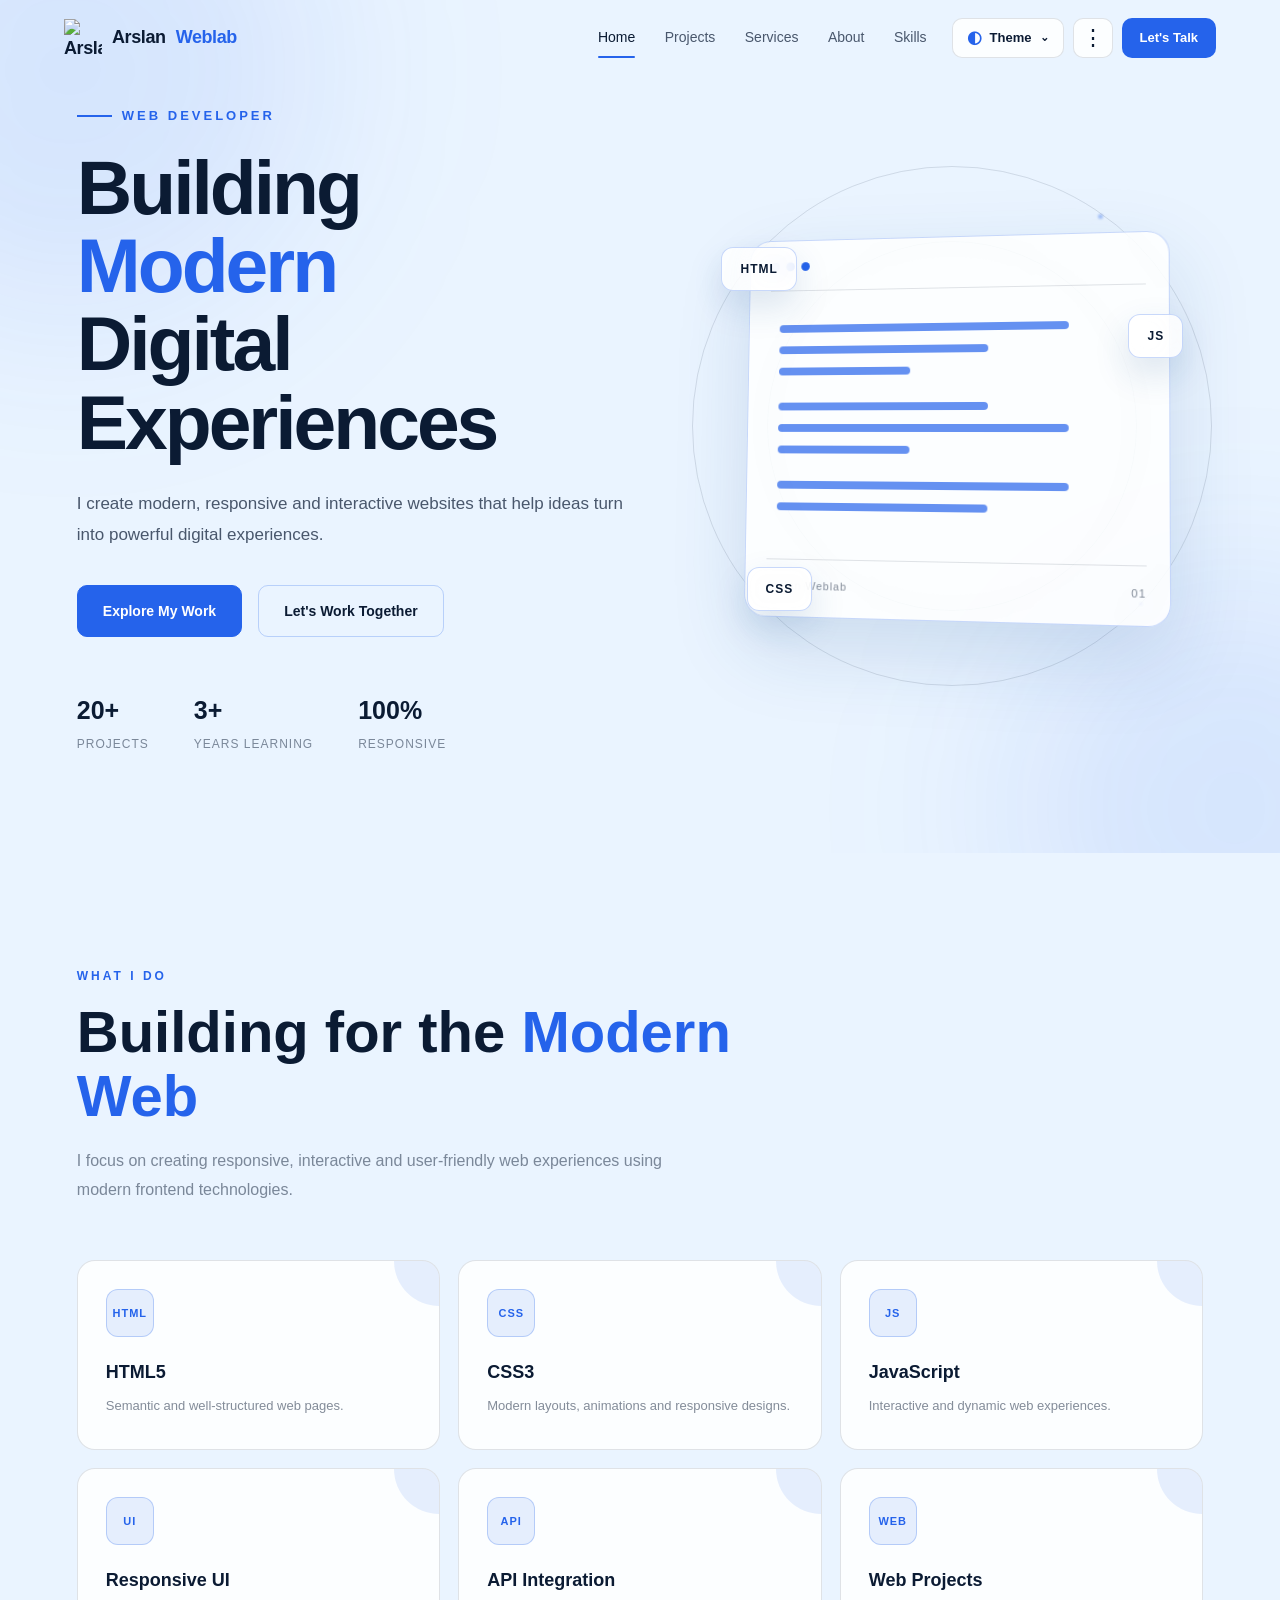
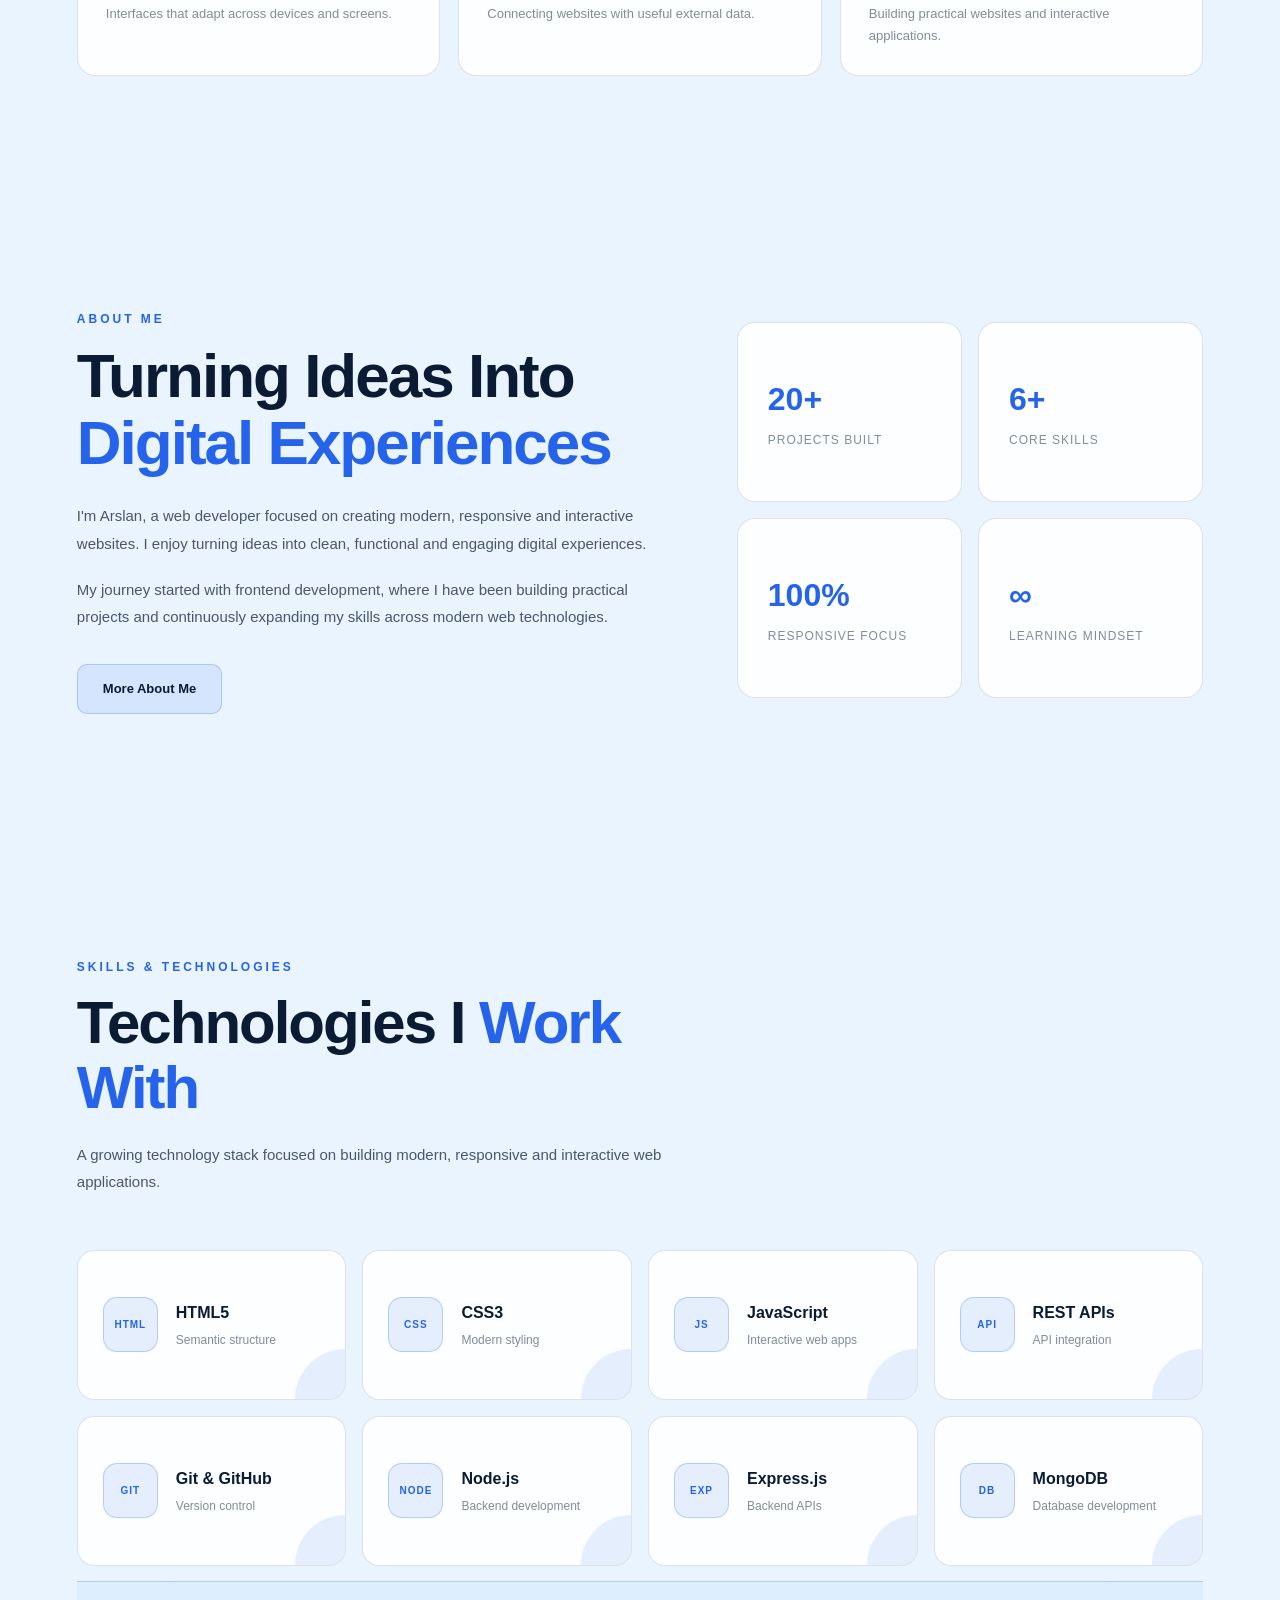
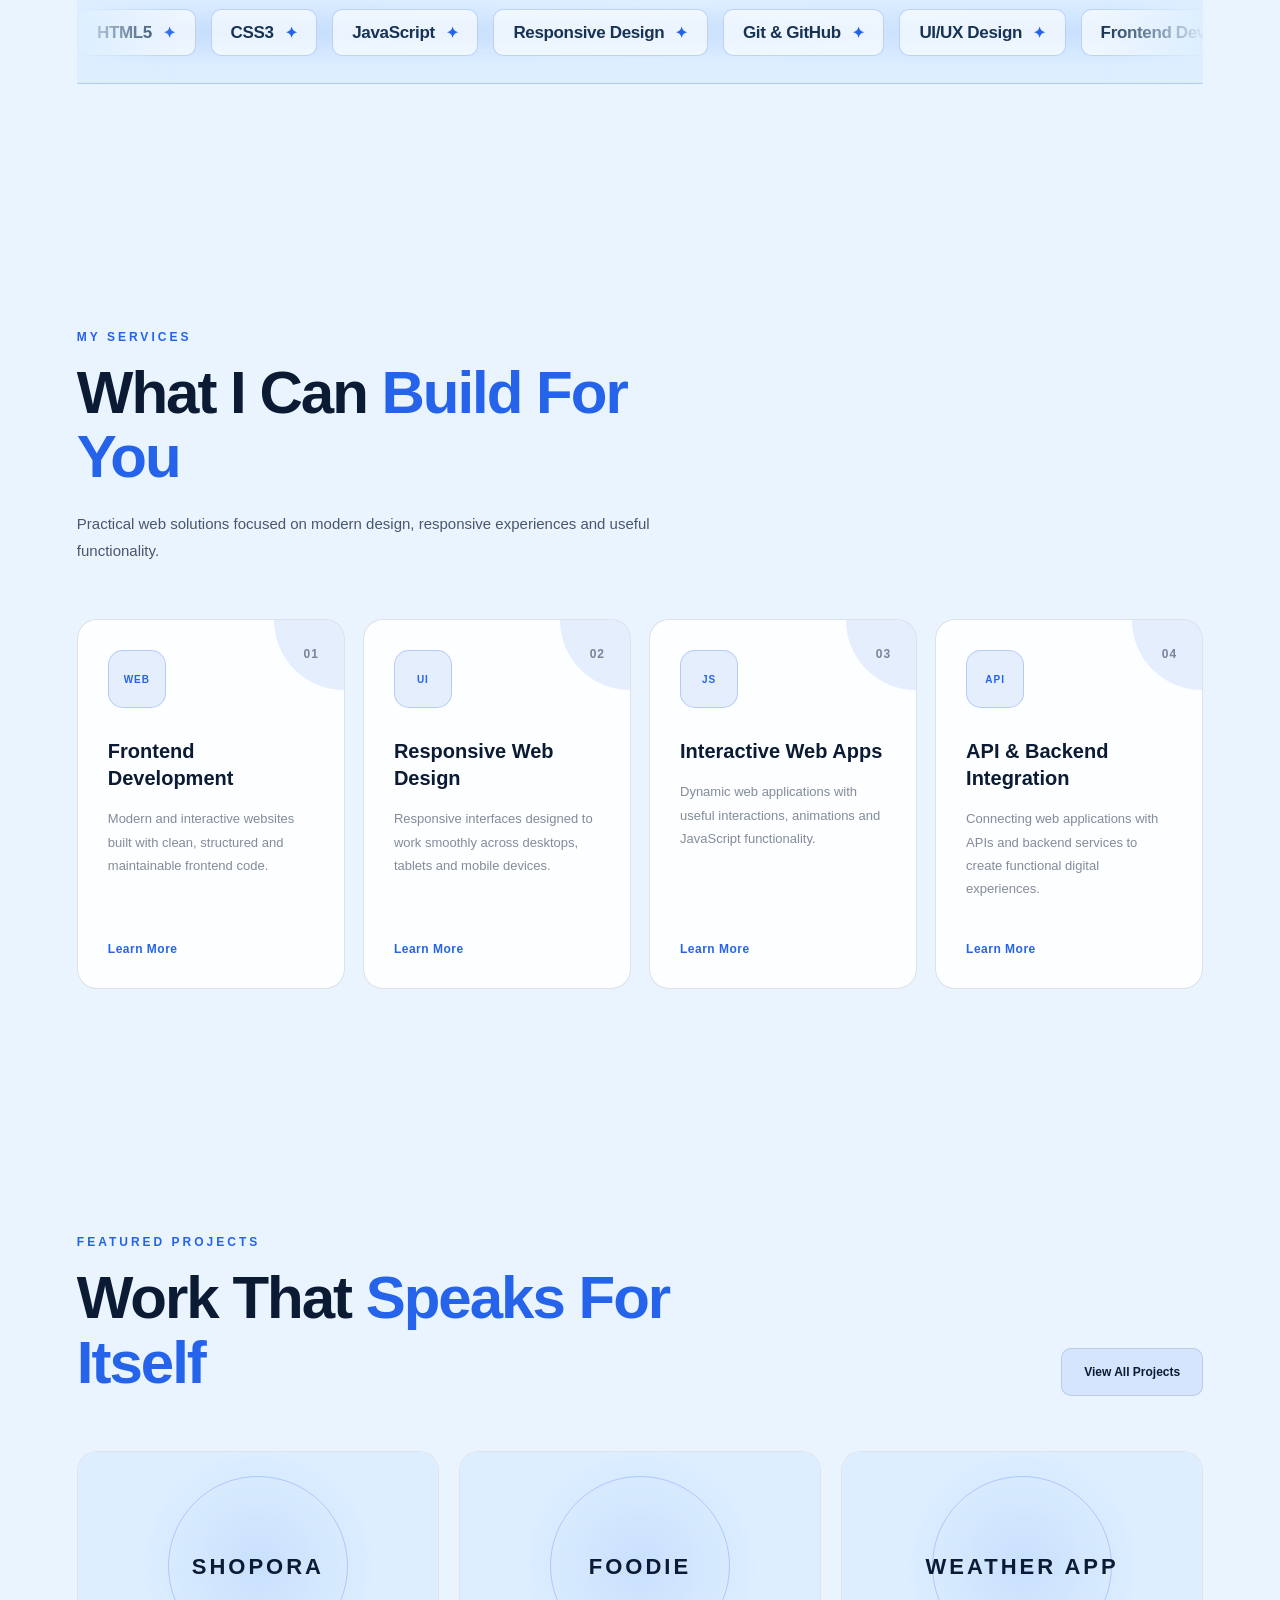
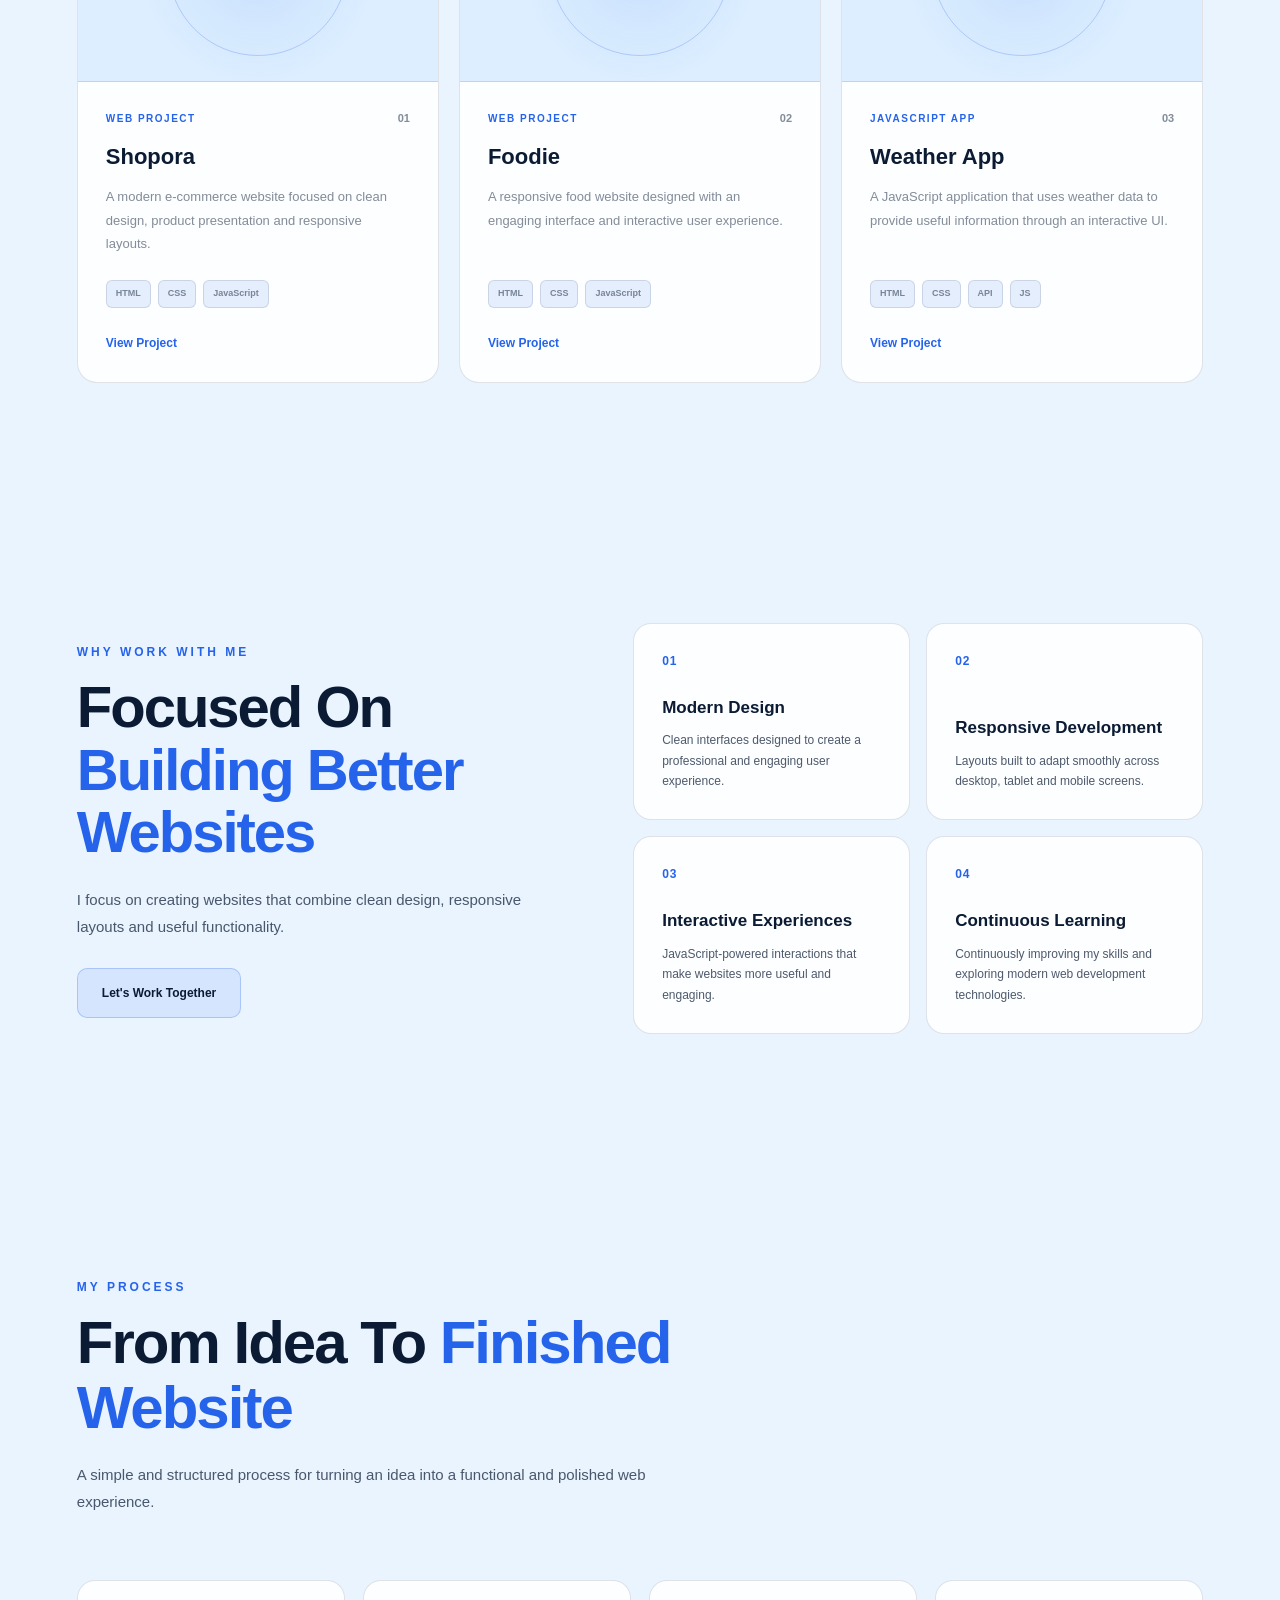
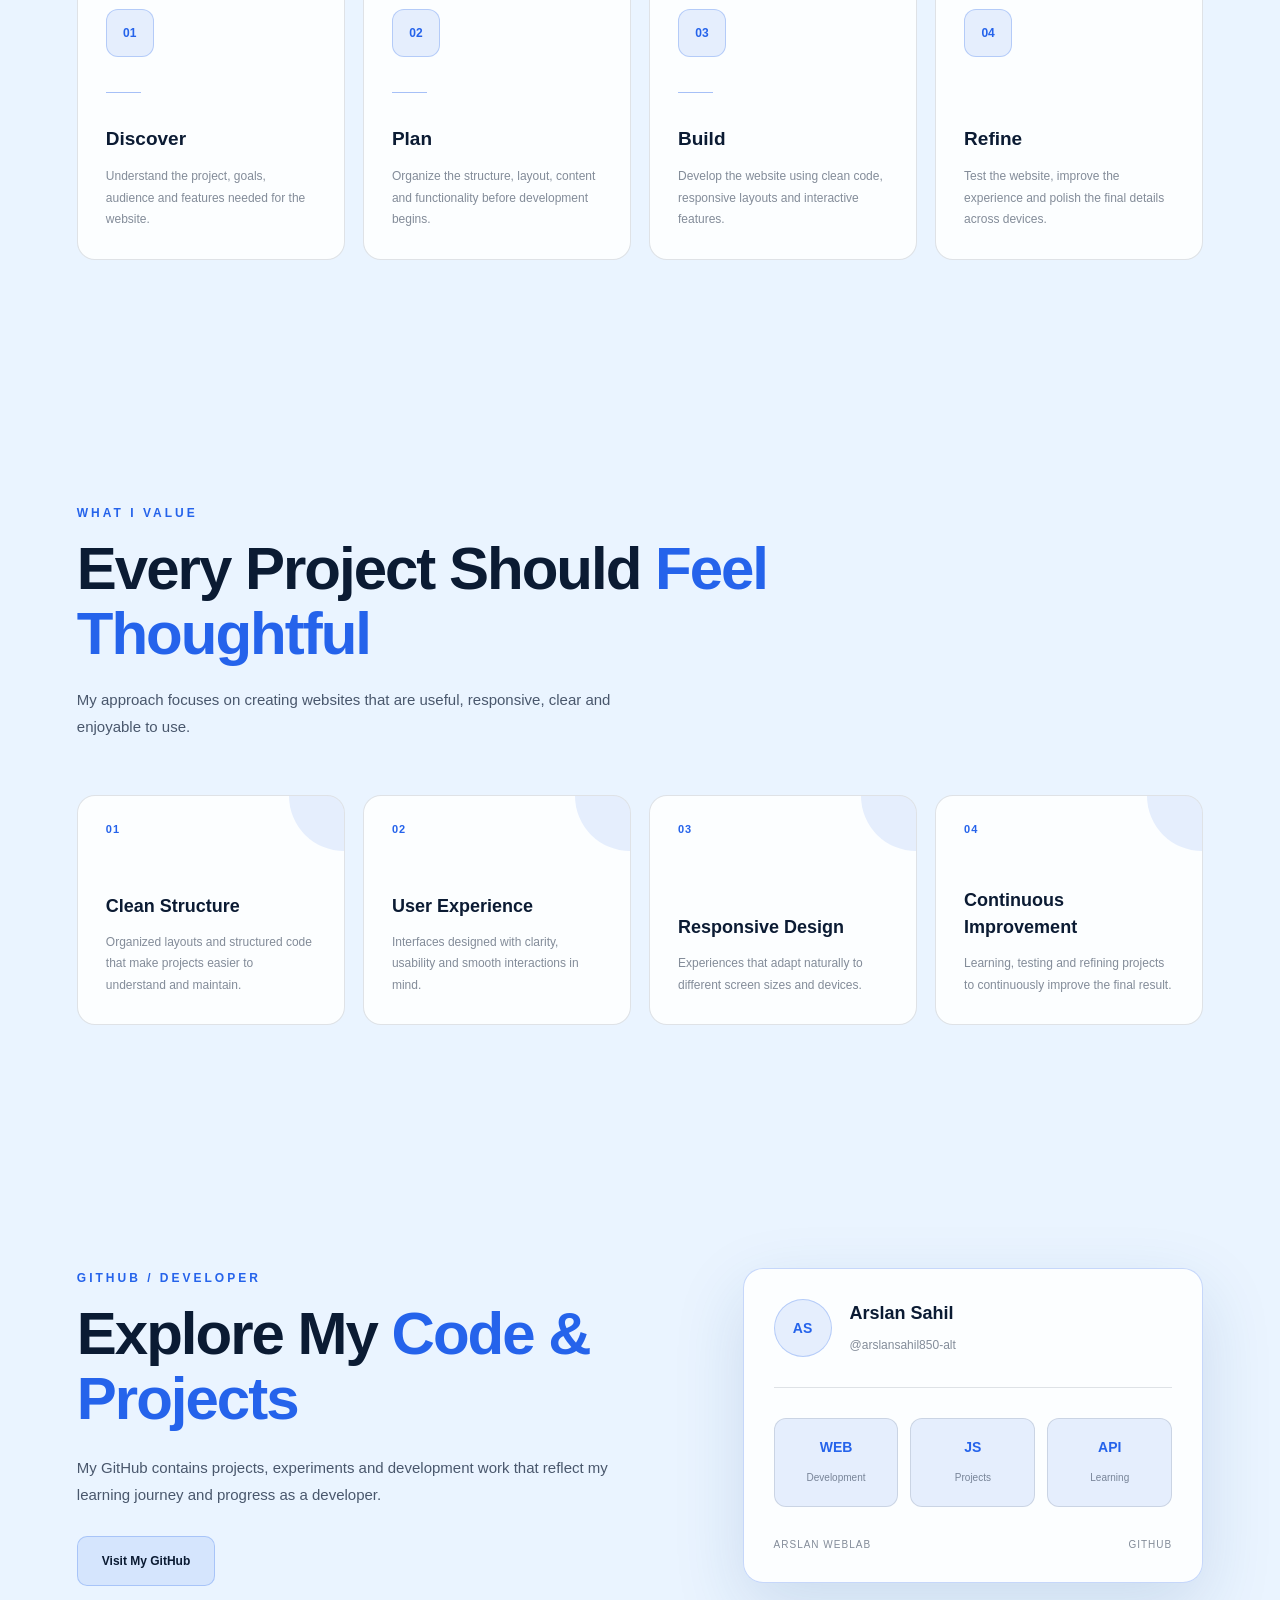
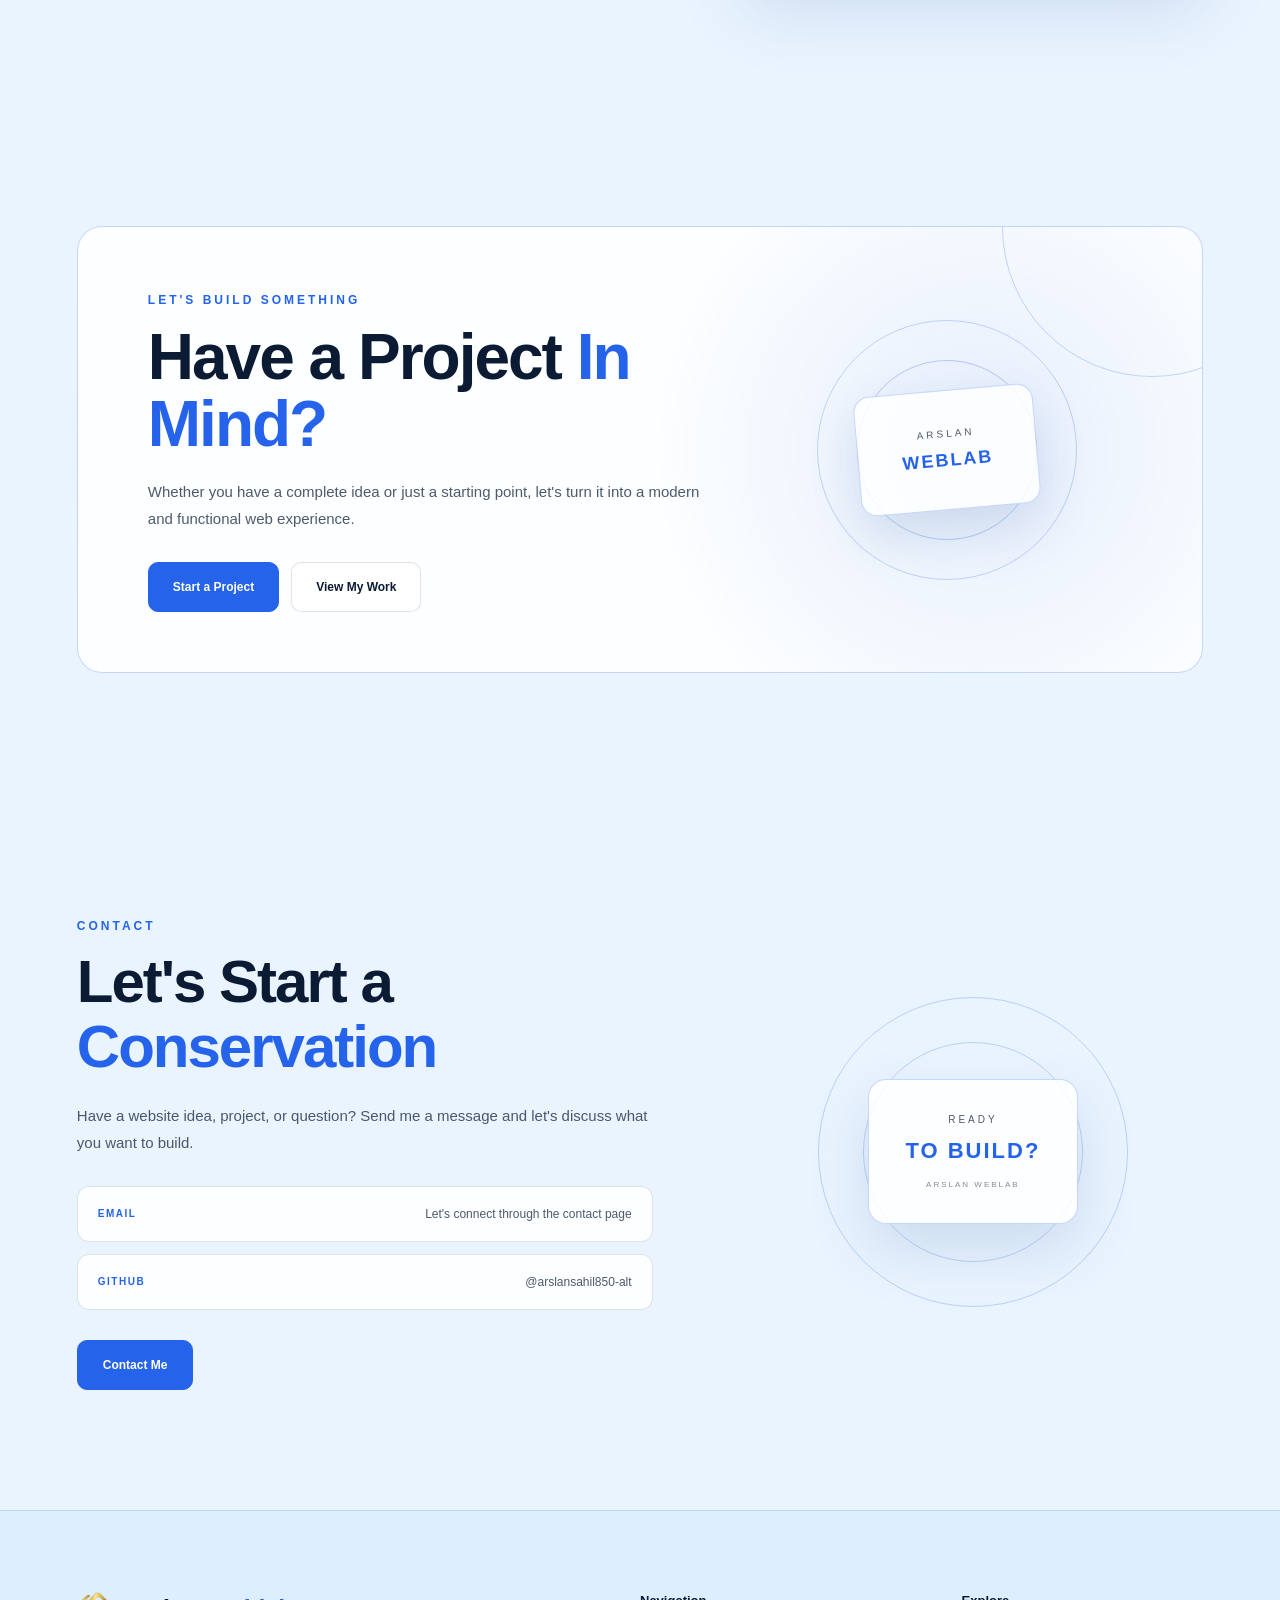
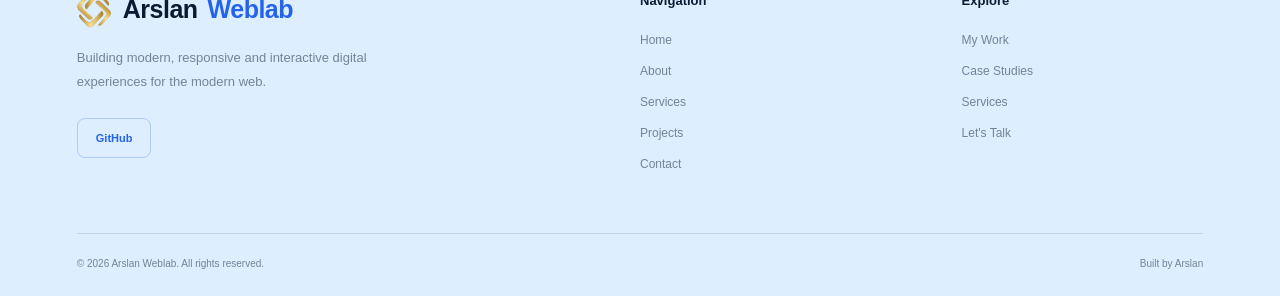
==== commit b3e974f5: "Modified logo.png to logo.webp" ====
--- a/index.html
+++ b/index.html
@@ -11,7 +11,7 @@
     <link rel="stylesheet" href="css/components.css">
     <link rel="stylesheet" href="css/pages.css">
     <link rel="stylesheet" href="css/responsive.css">
-    <link rel="icon" href="assets/logo/logo.png" type="image/png">
+    <link rel="icon" href="assets/logo/logo.webp" type="image/png">
 
     <noscript><style>#pageLoader{display:none!important;}</style></noscript>
     <script>
@@ -1174,7 +1174,7 @@
 
                 <div class="footer-brand">
                     <a href="index.html" class="footer-logo">
-                        <img src="assets/logo/logo.png" alt="Arslan Weblab Logo">
+                        <img src="assets/logo/logo.webp" alt="Arslan Weblab Logo">
                         Arslan <span>Weblab</span>
                     </a>
 
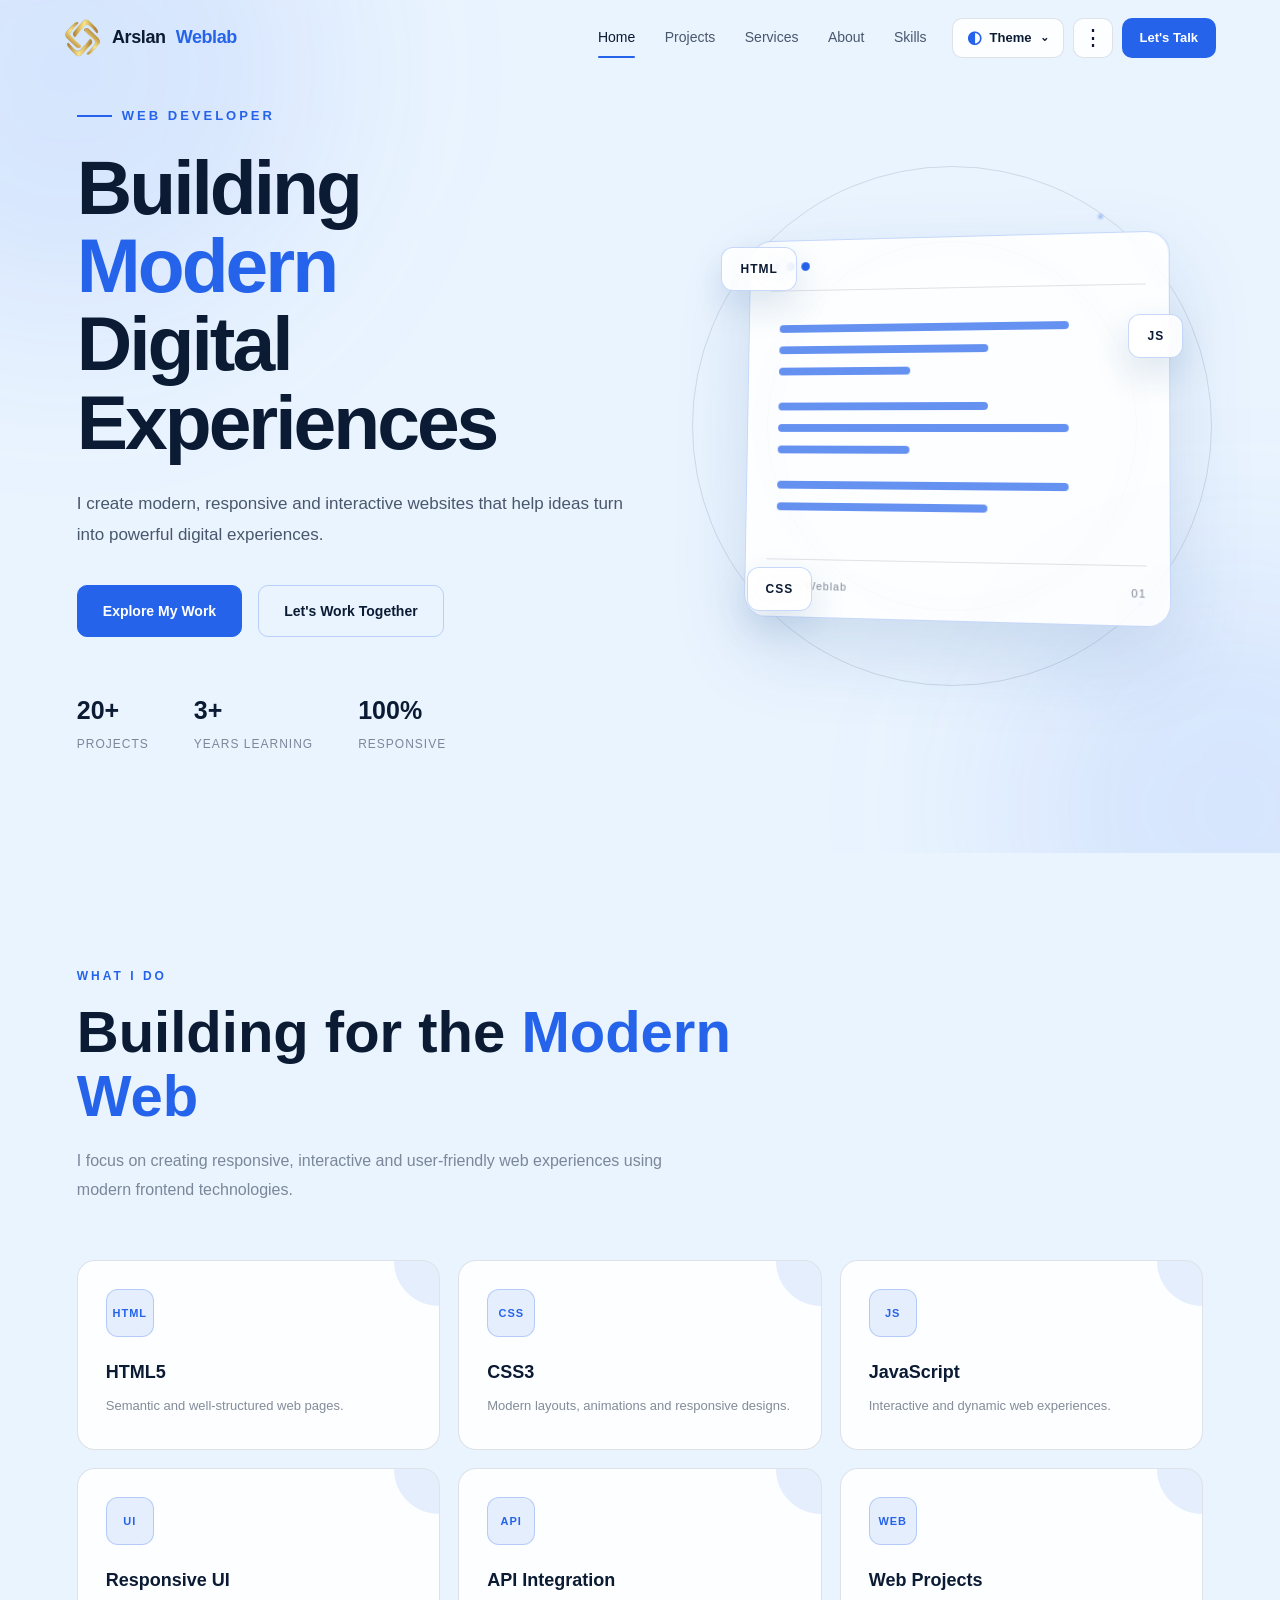
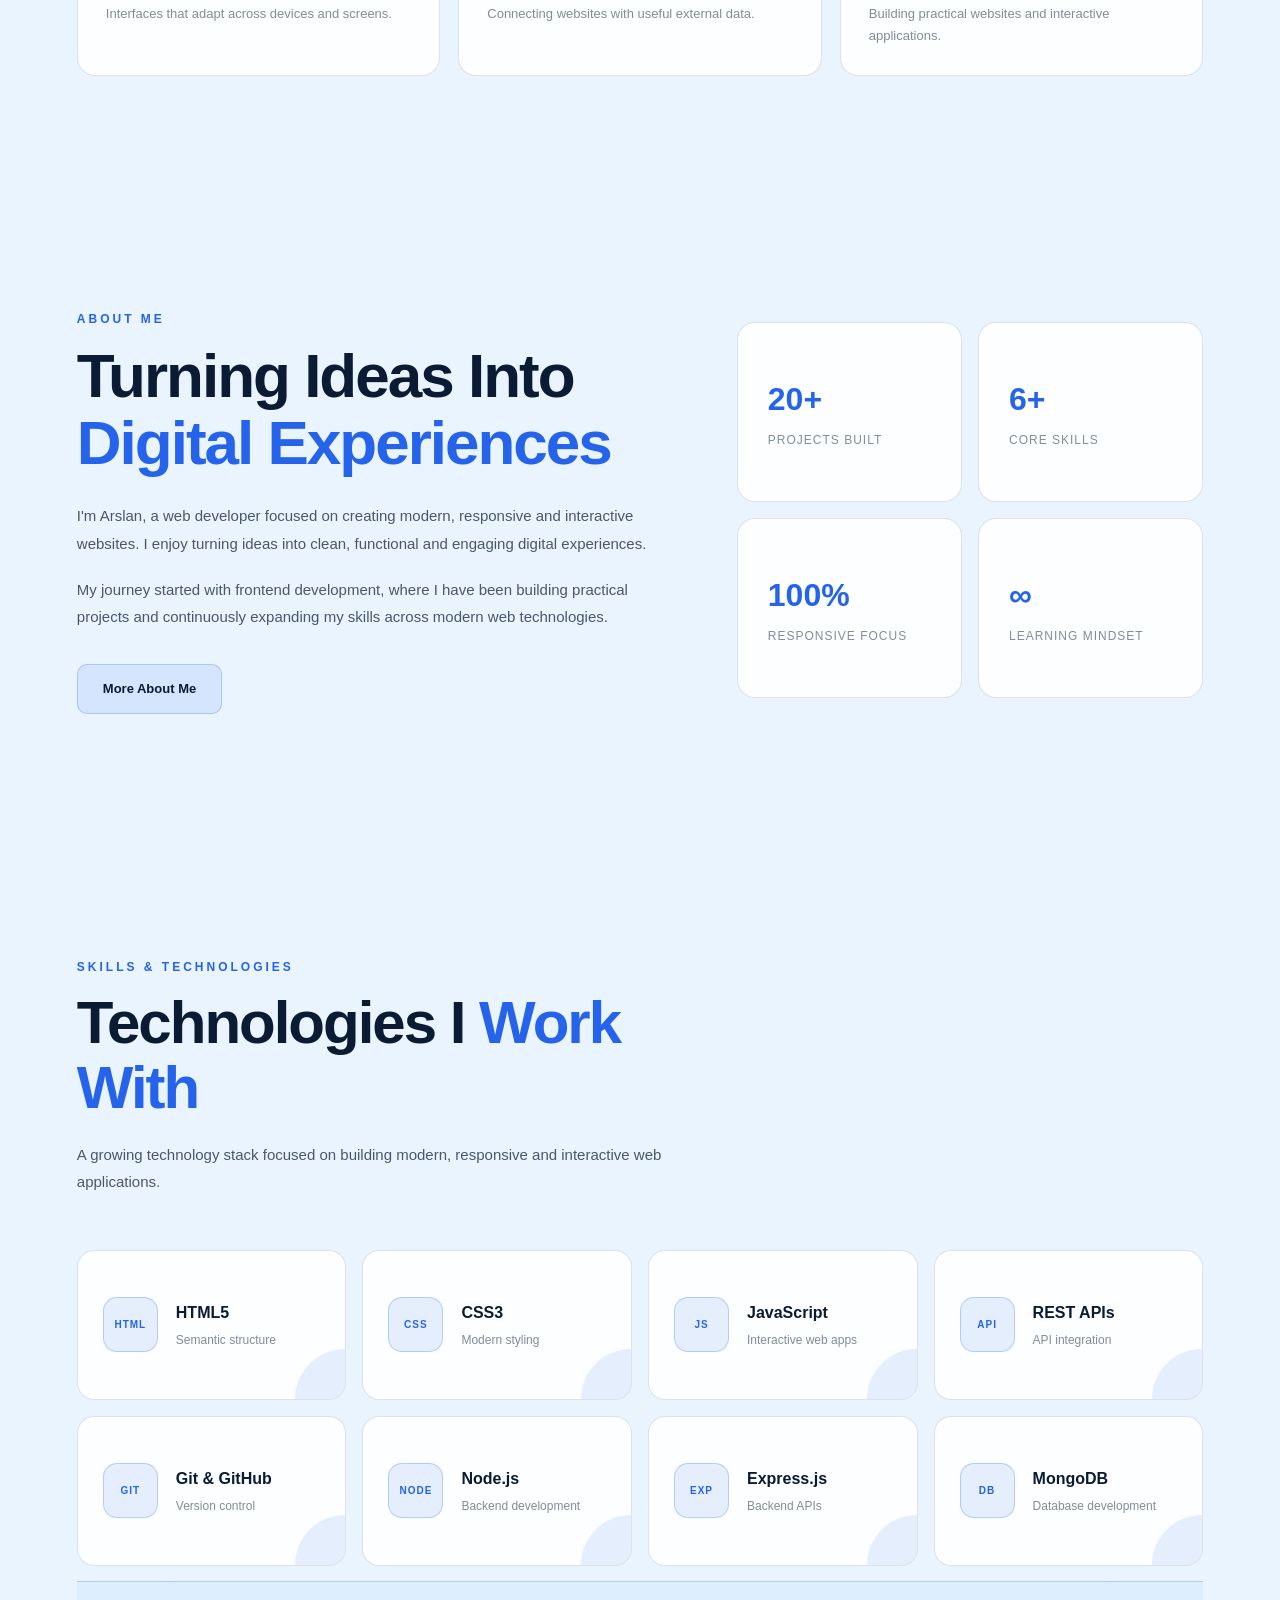
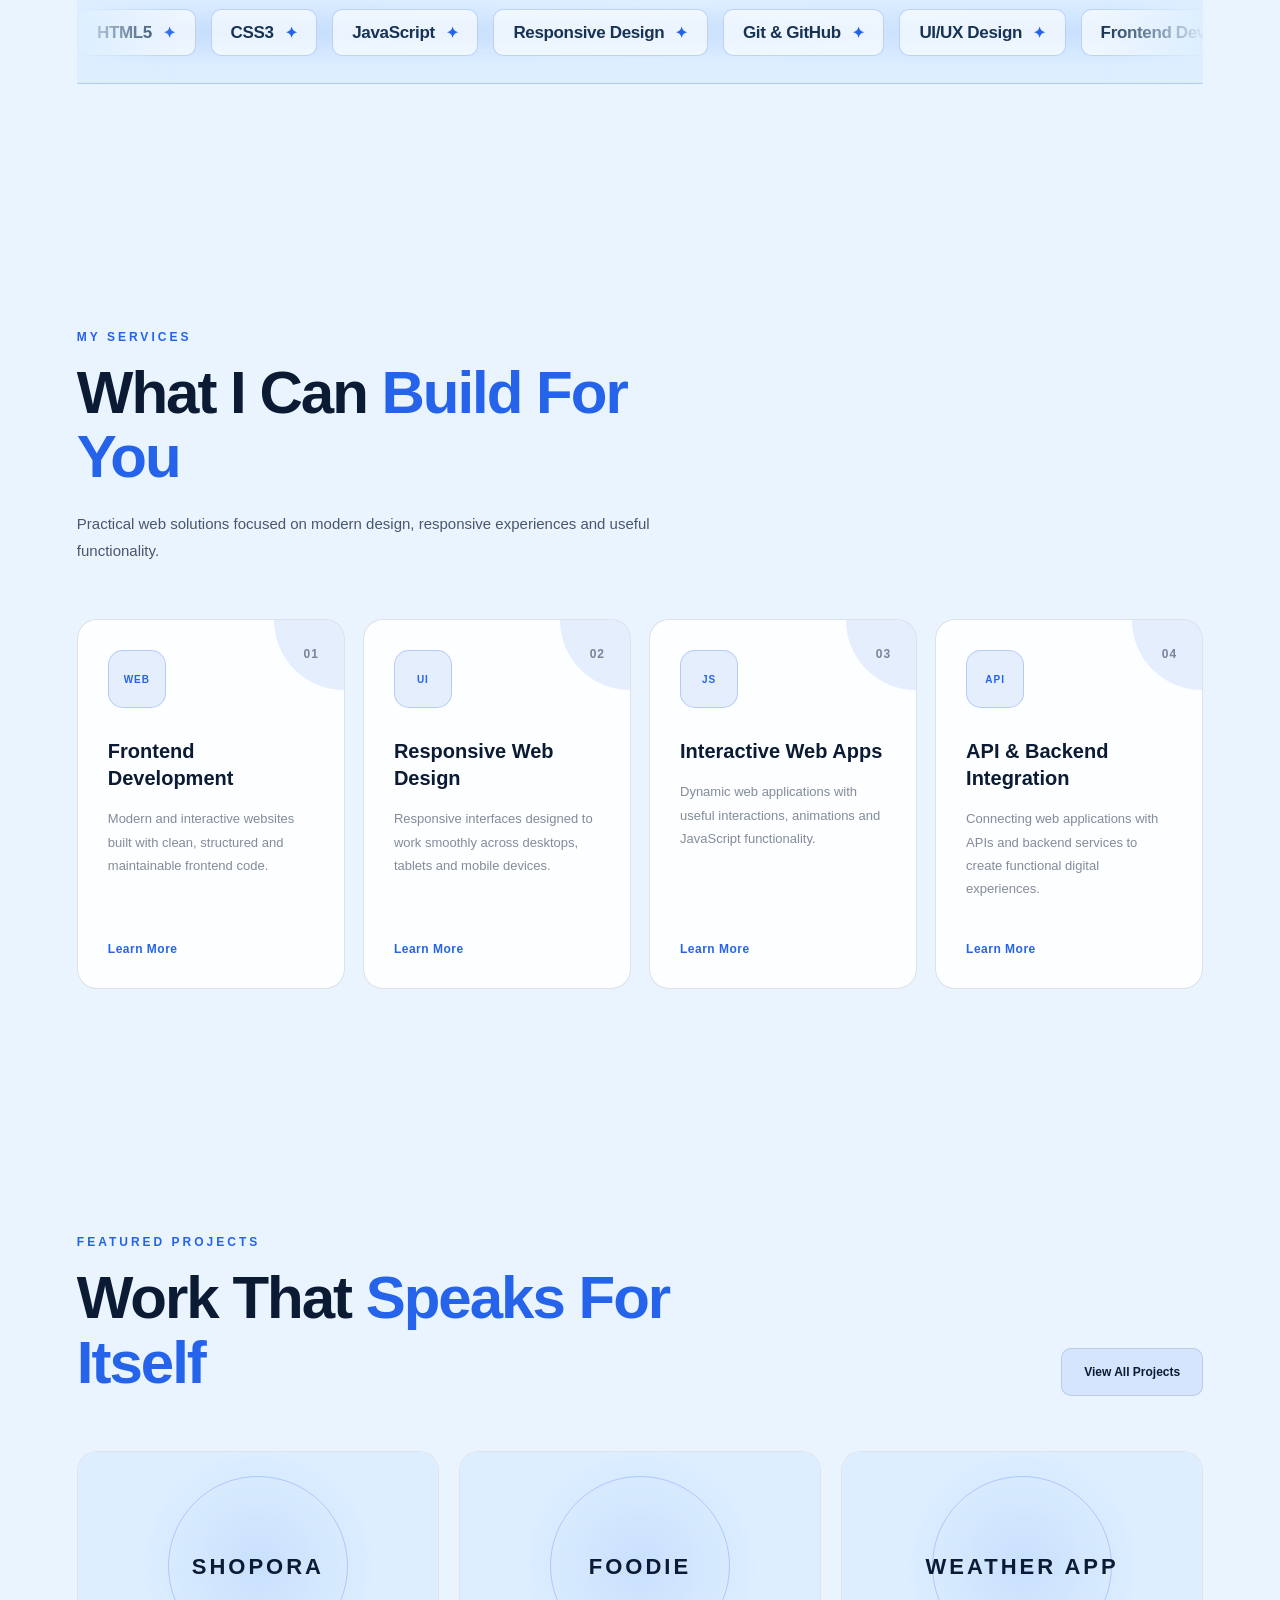
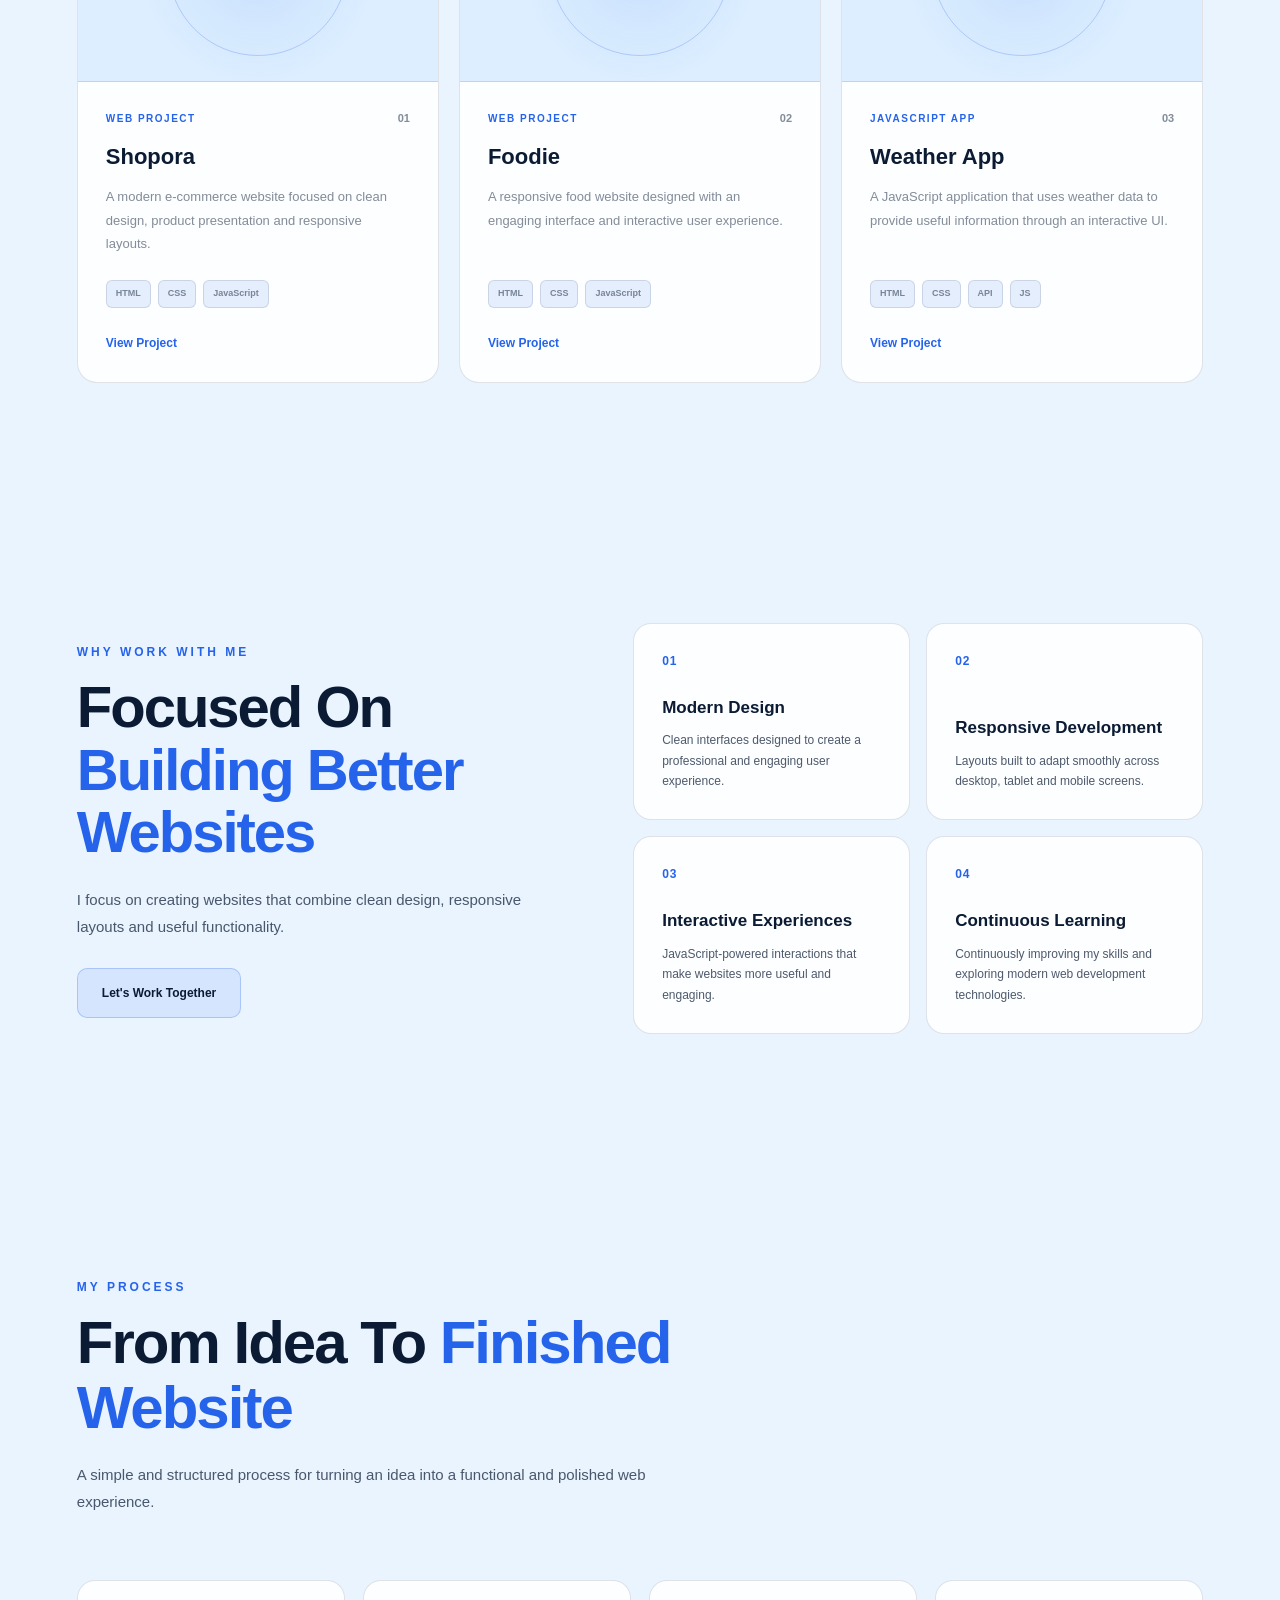
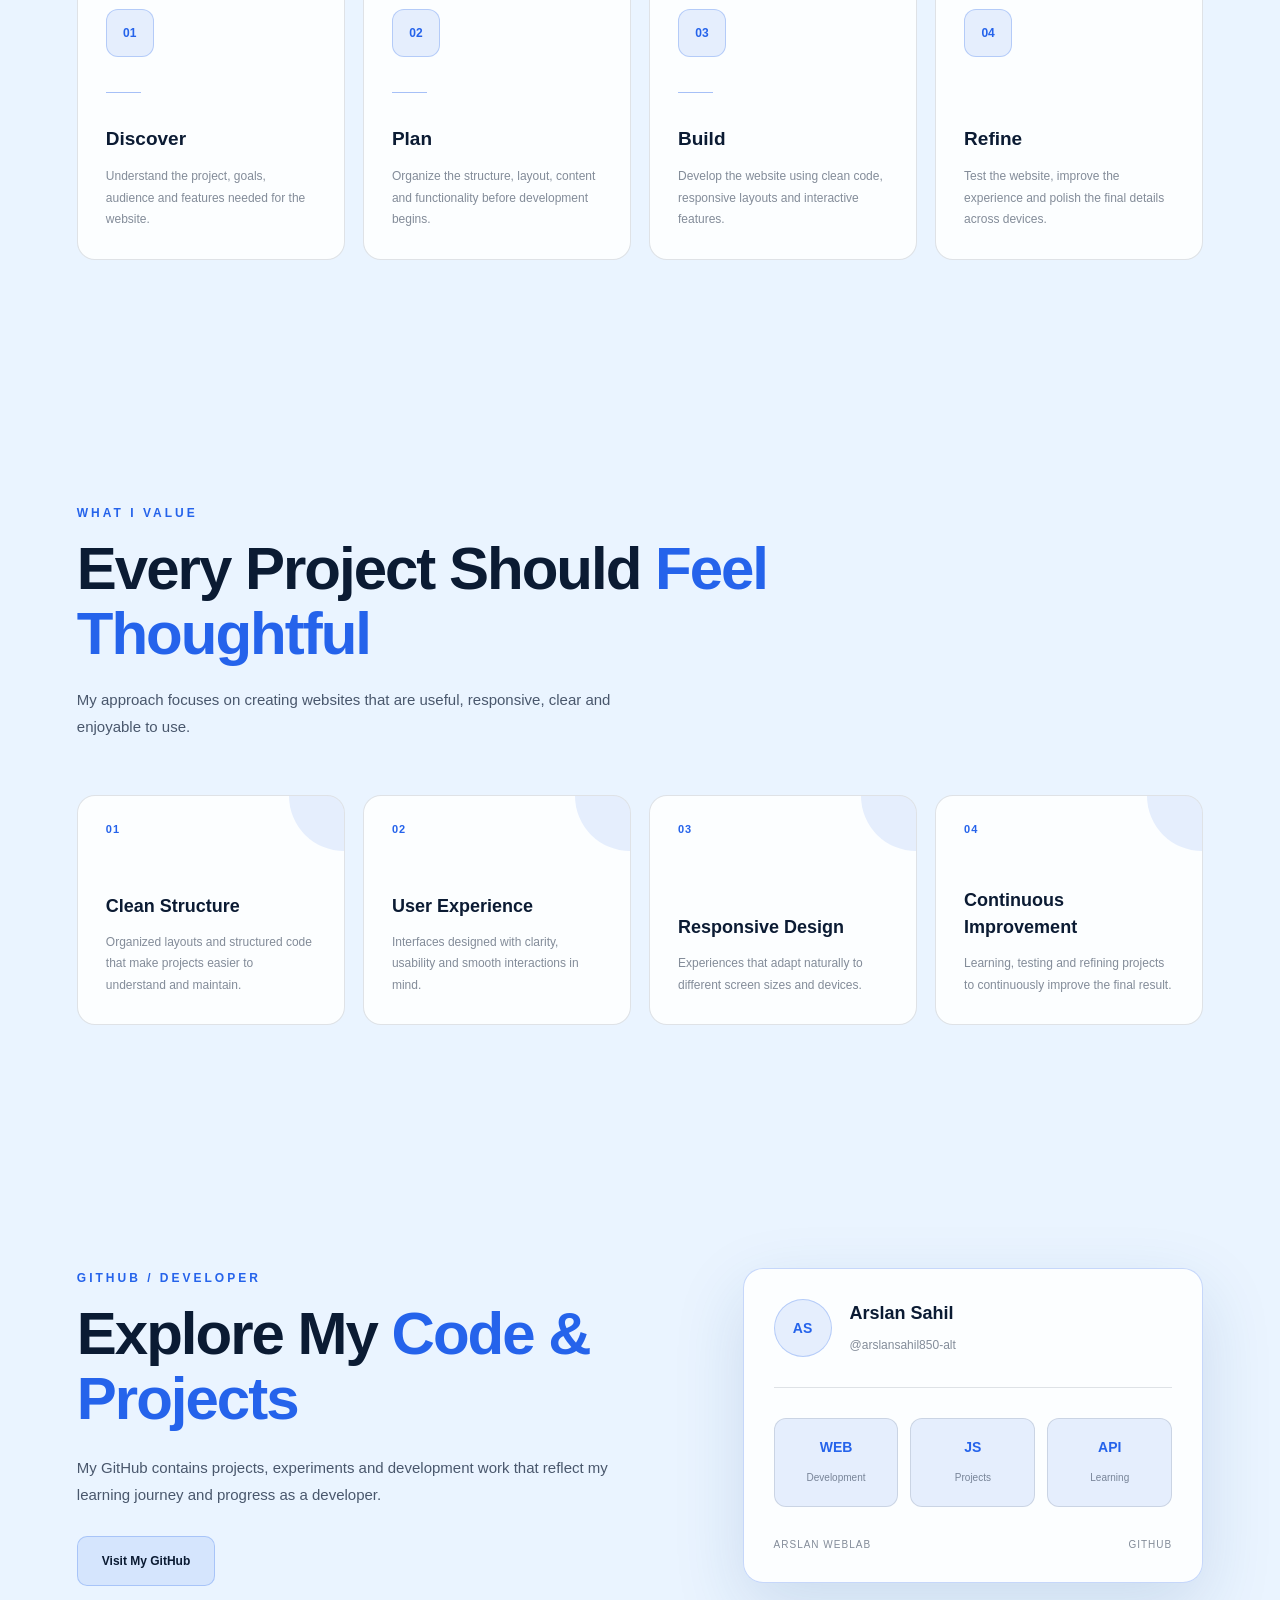
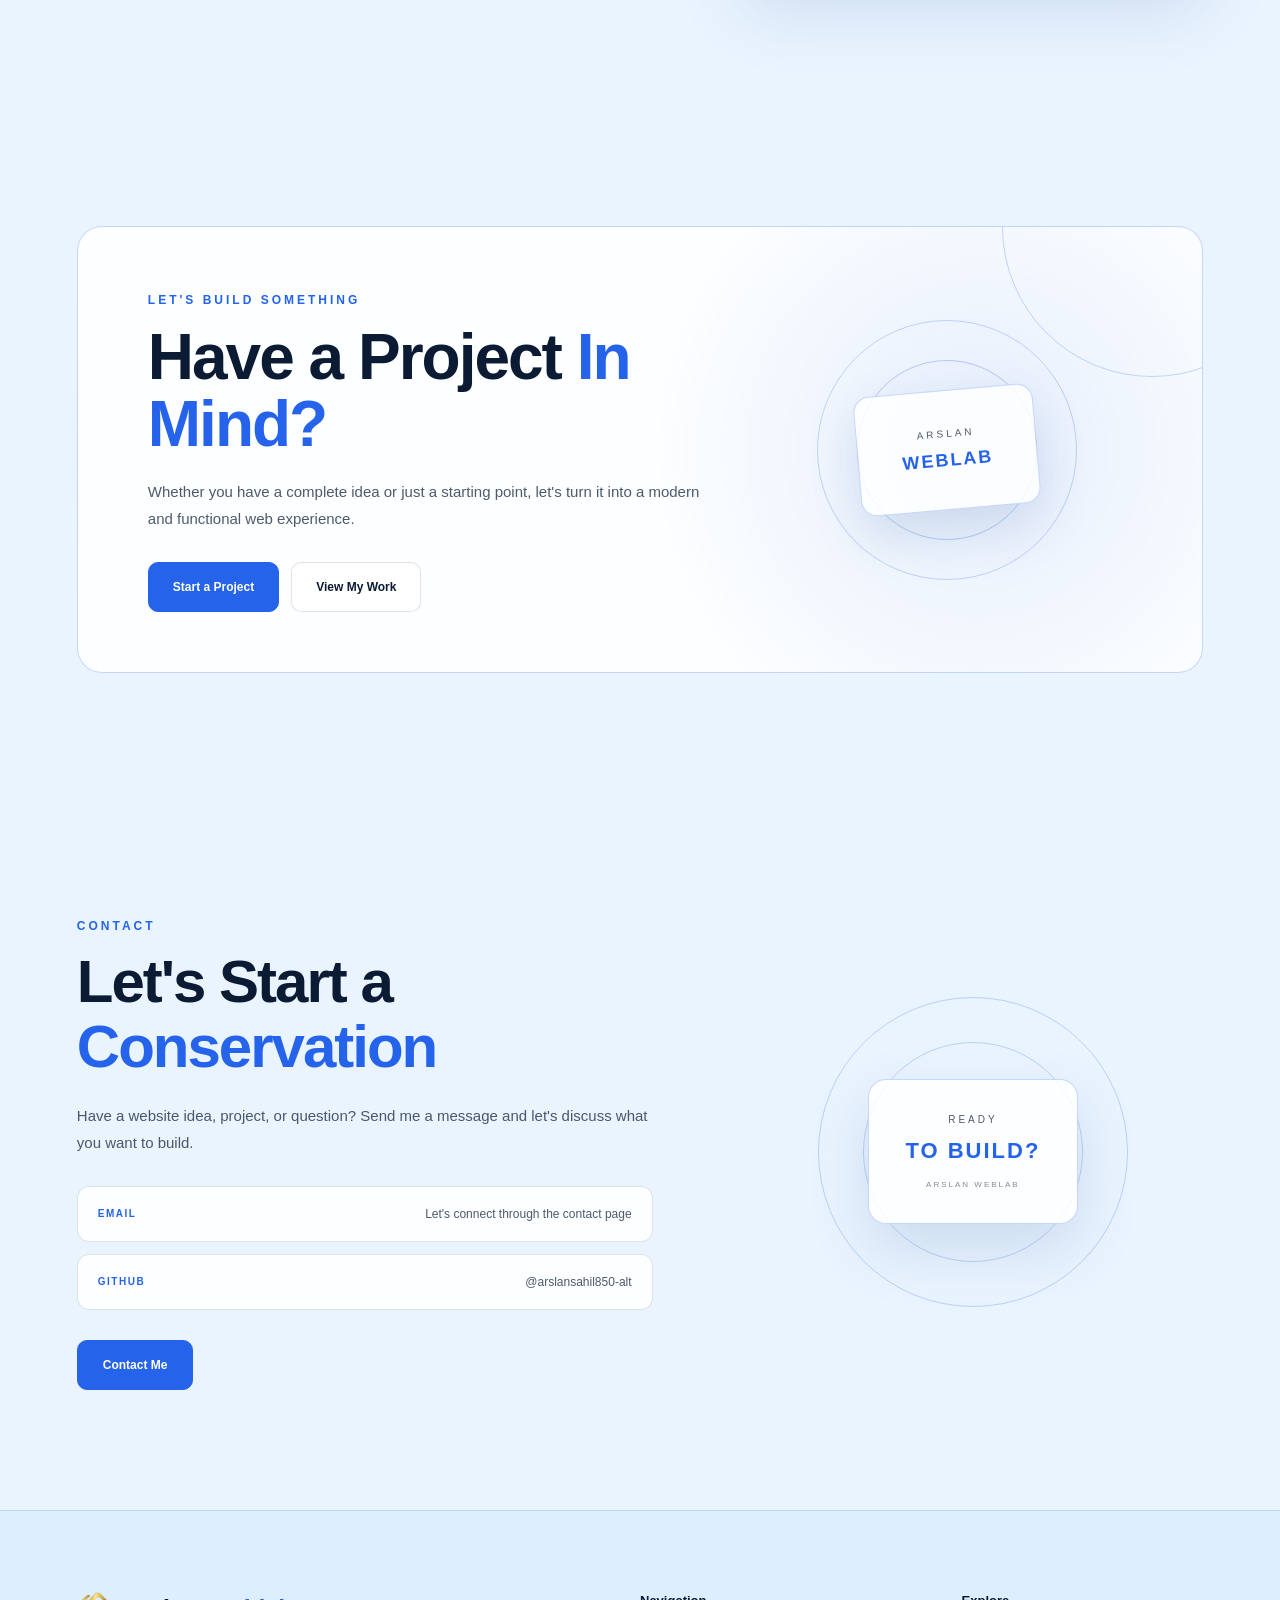
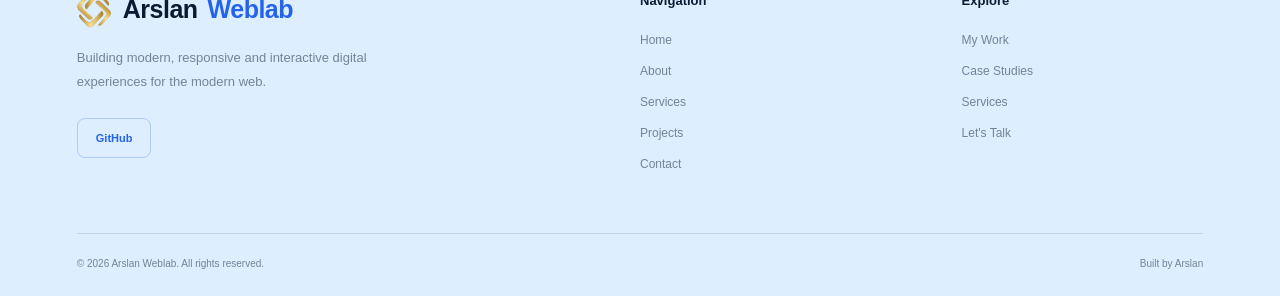
==== commit 42c4b17c: "modified main page logo" ====
--- a/index.html
+++ b/index.html
@@ -11,7 +11,7 @@
     <link rel="stylesheet" href="css/components.css">
     <link rel="stylesheet" href="css/pages.css">
     <link rel="stylesheet" href="css/responsive.css">
-    <link rel="icon" href="assets/logo/logo.webp" type="image/png">
+    <link rel="icon" href="assets/logo/logo.webp" type="image/webp">
 
     <noscript><style>#pageLoader{display:none!important;}</style></noscript>
     <script>
@@ -50,7 +50,7 @@
         <nav class="navbar" aria-label="Main Navigation">
 
             <a href="index.html" class="brand">
-                <img src="assets/logo/logo.png" alt="Arslan Weblab Logo">
+                <img src="assets/logo/logo.webp" alt="Arslan Weblab Logo">
                 Arslan<span> Weblab</span>
             </a>
 
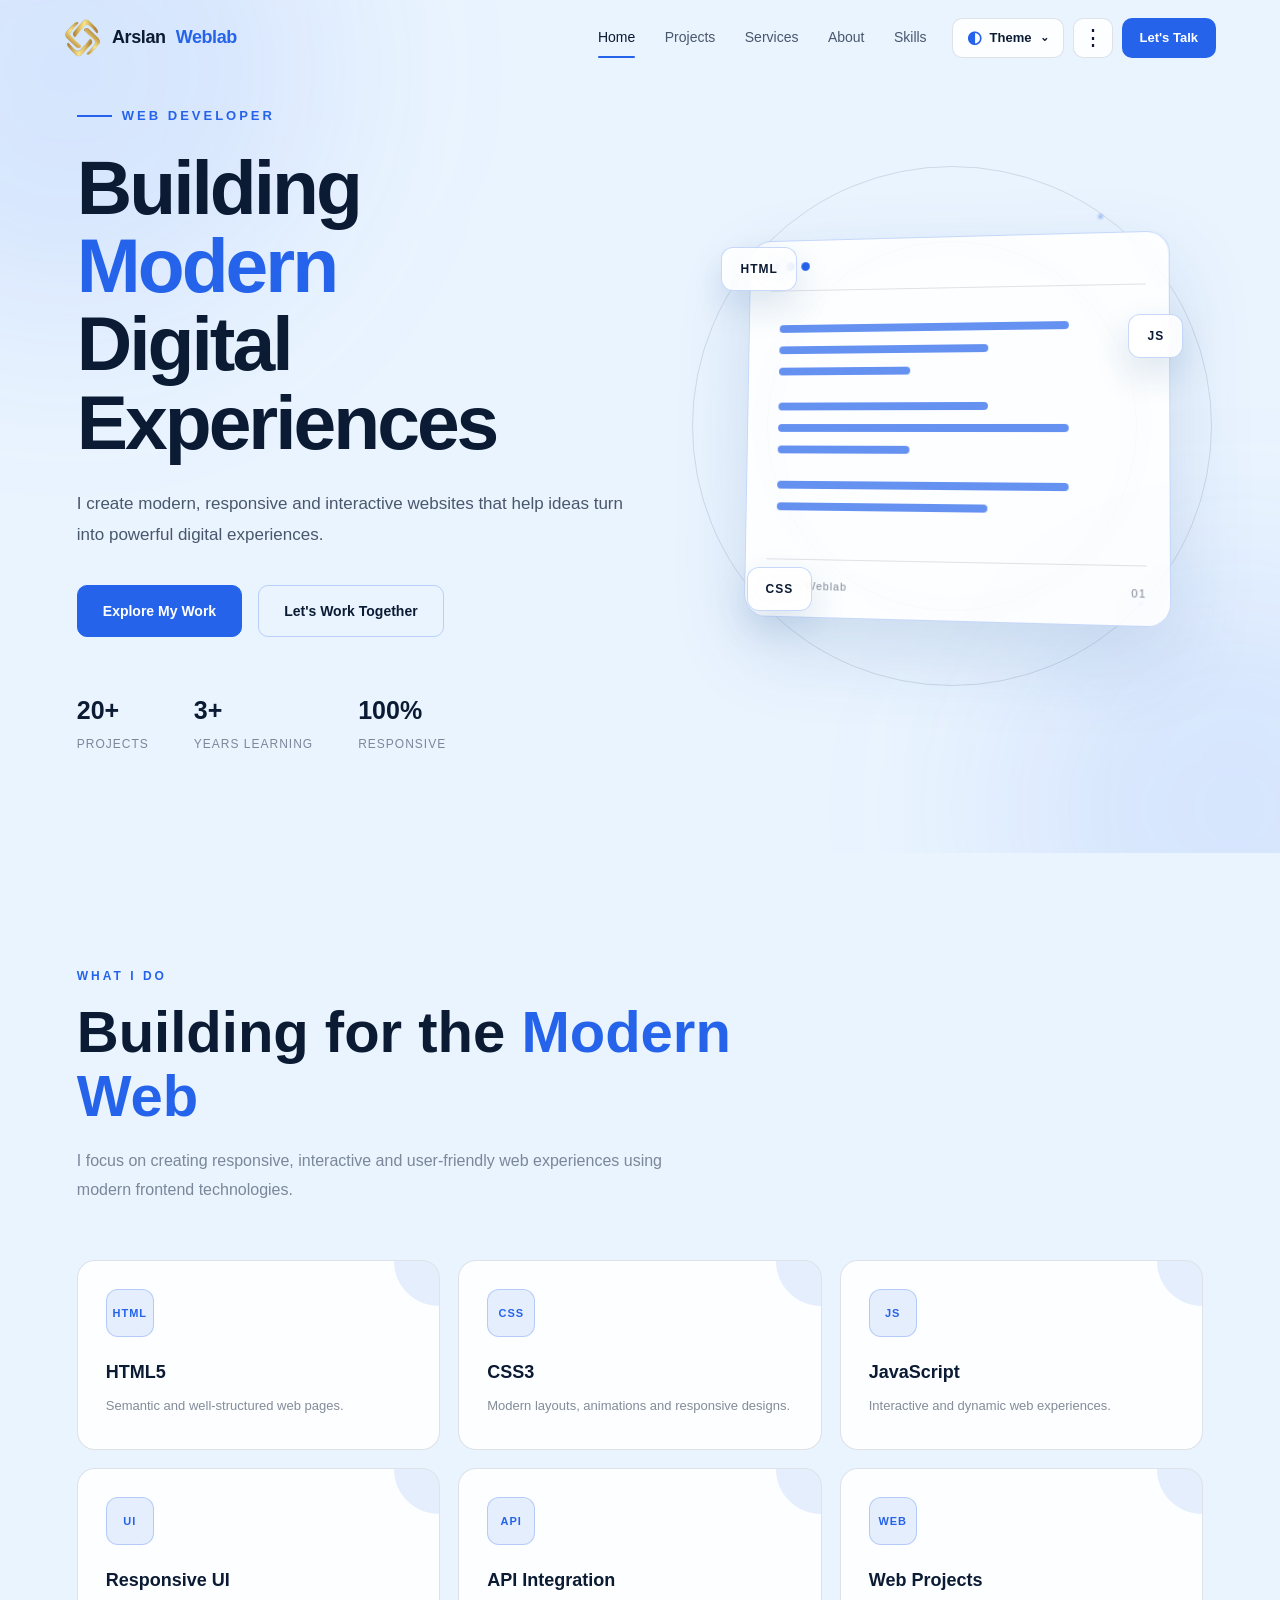
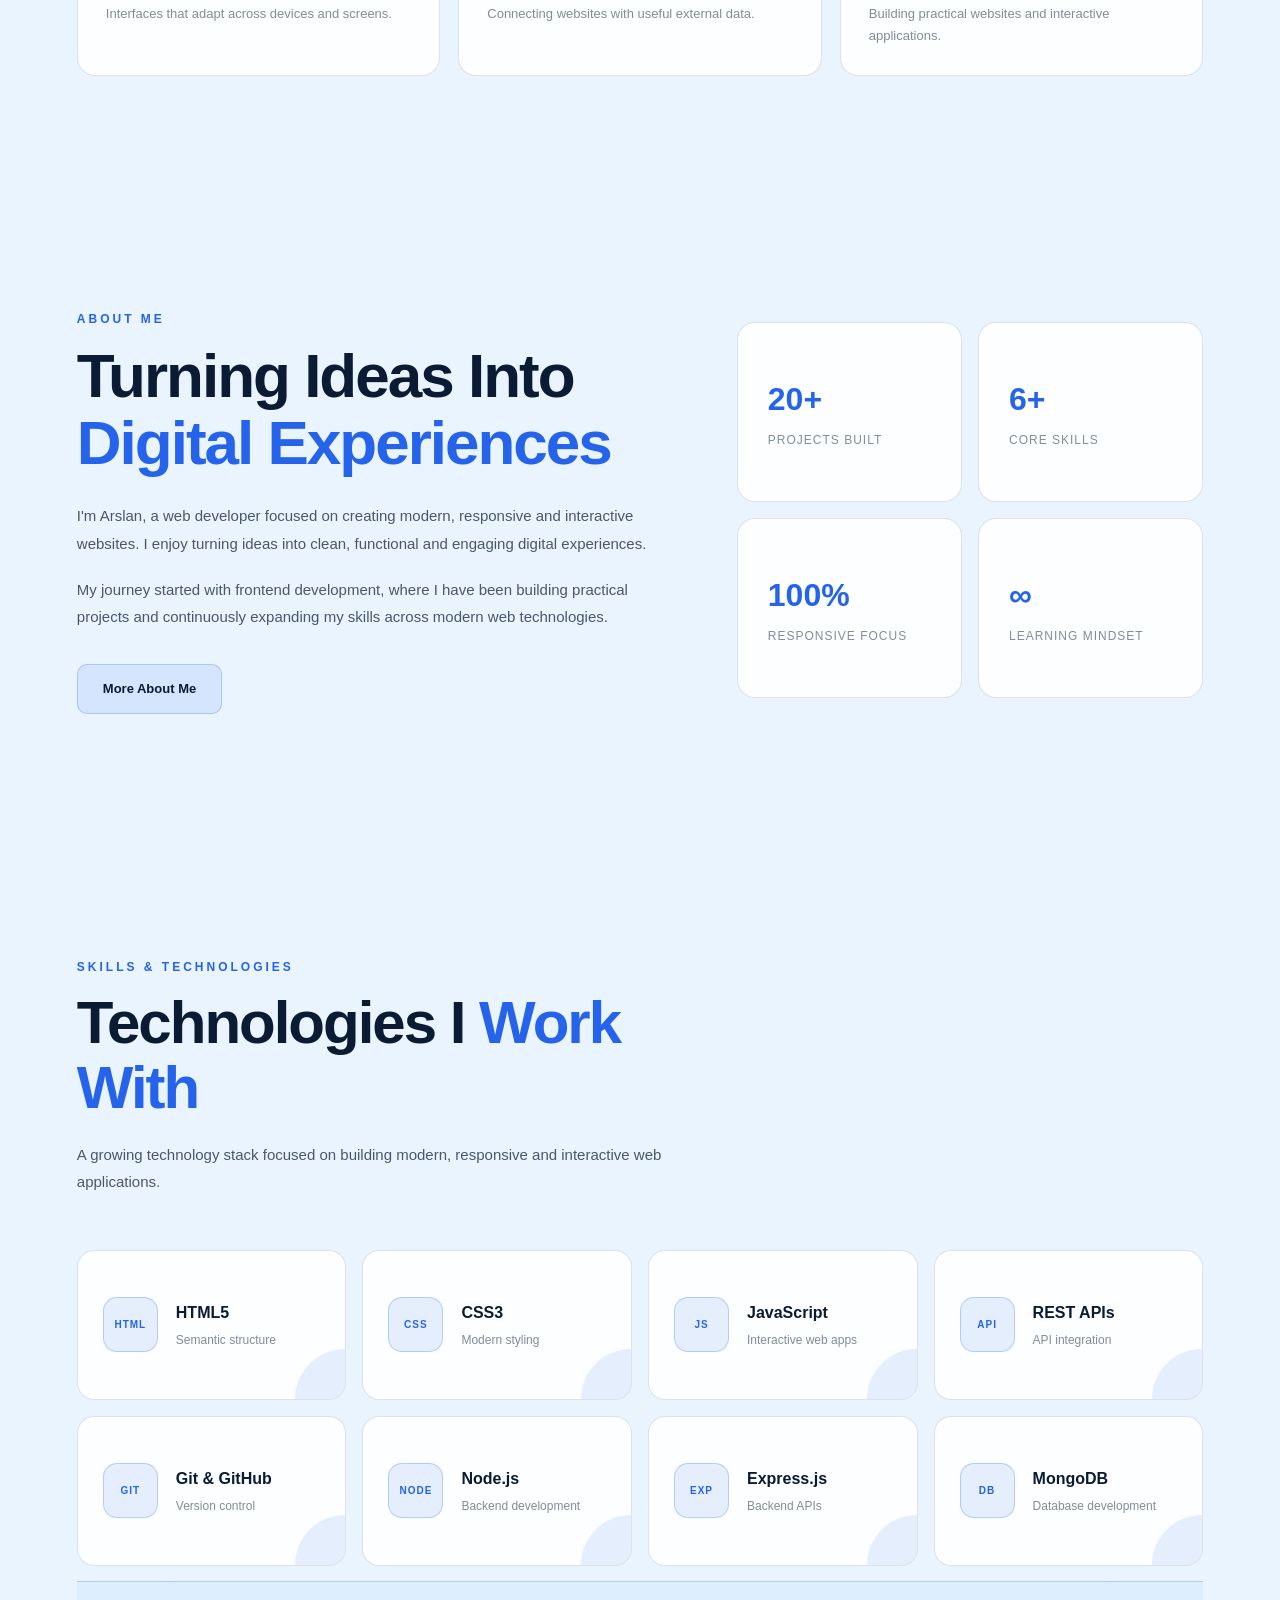
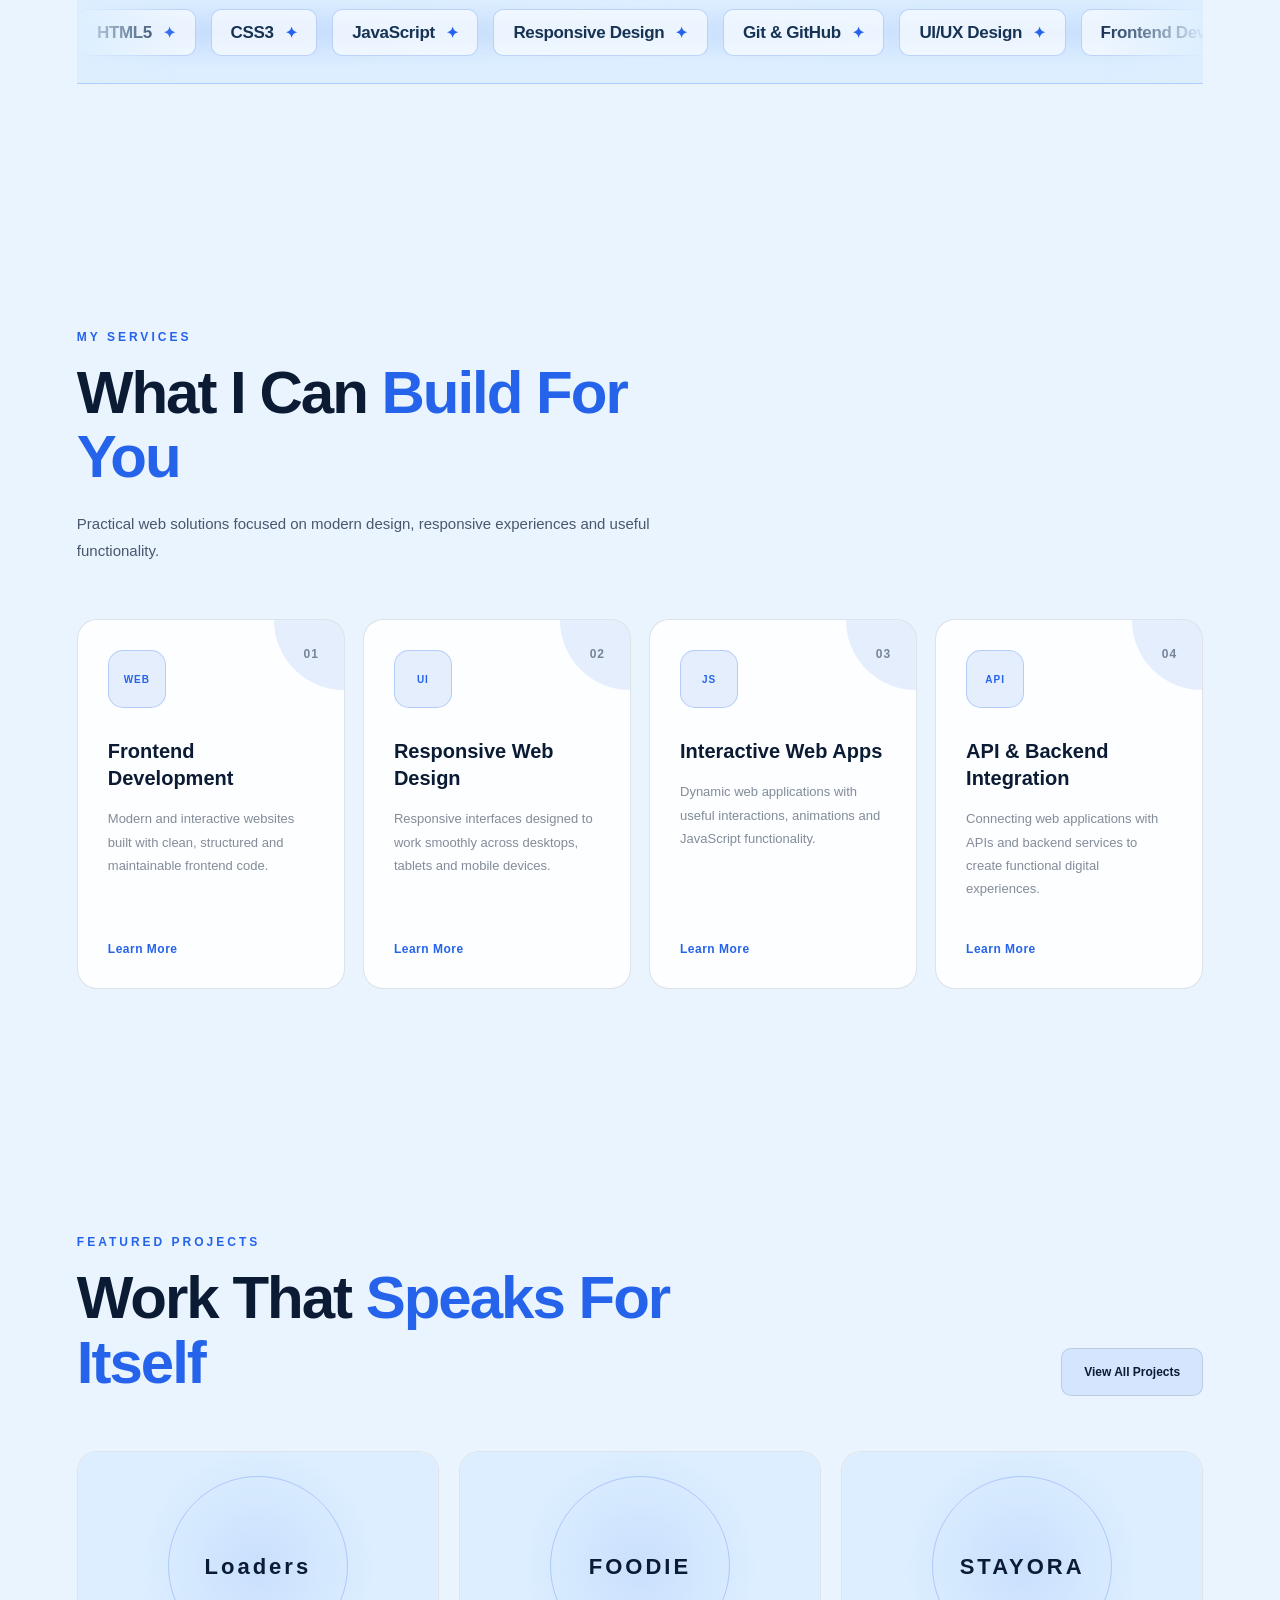
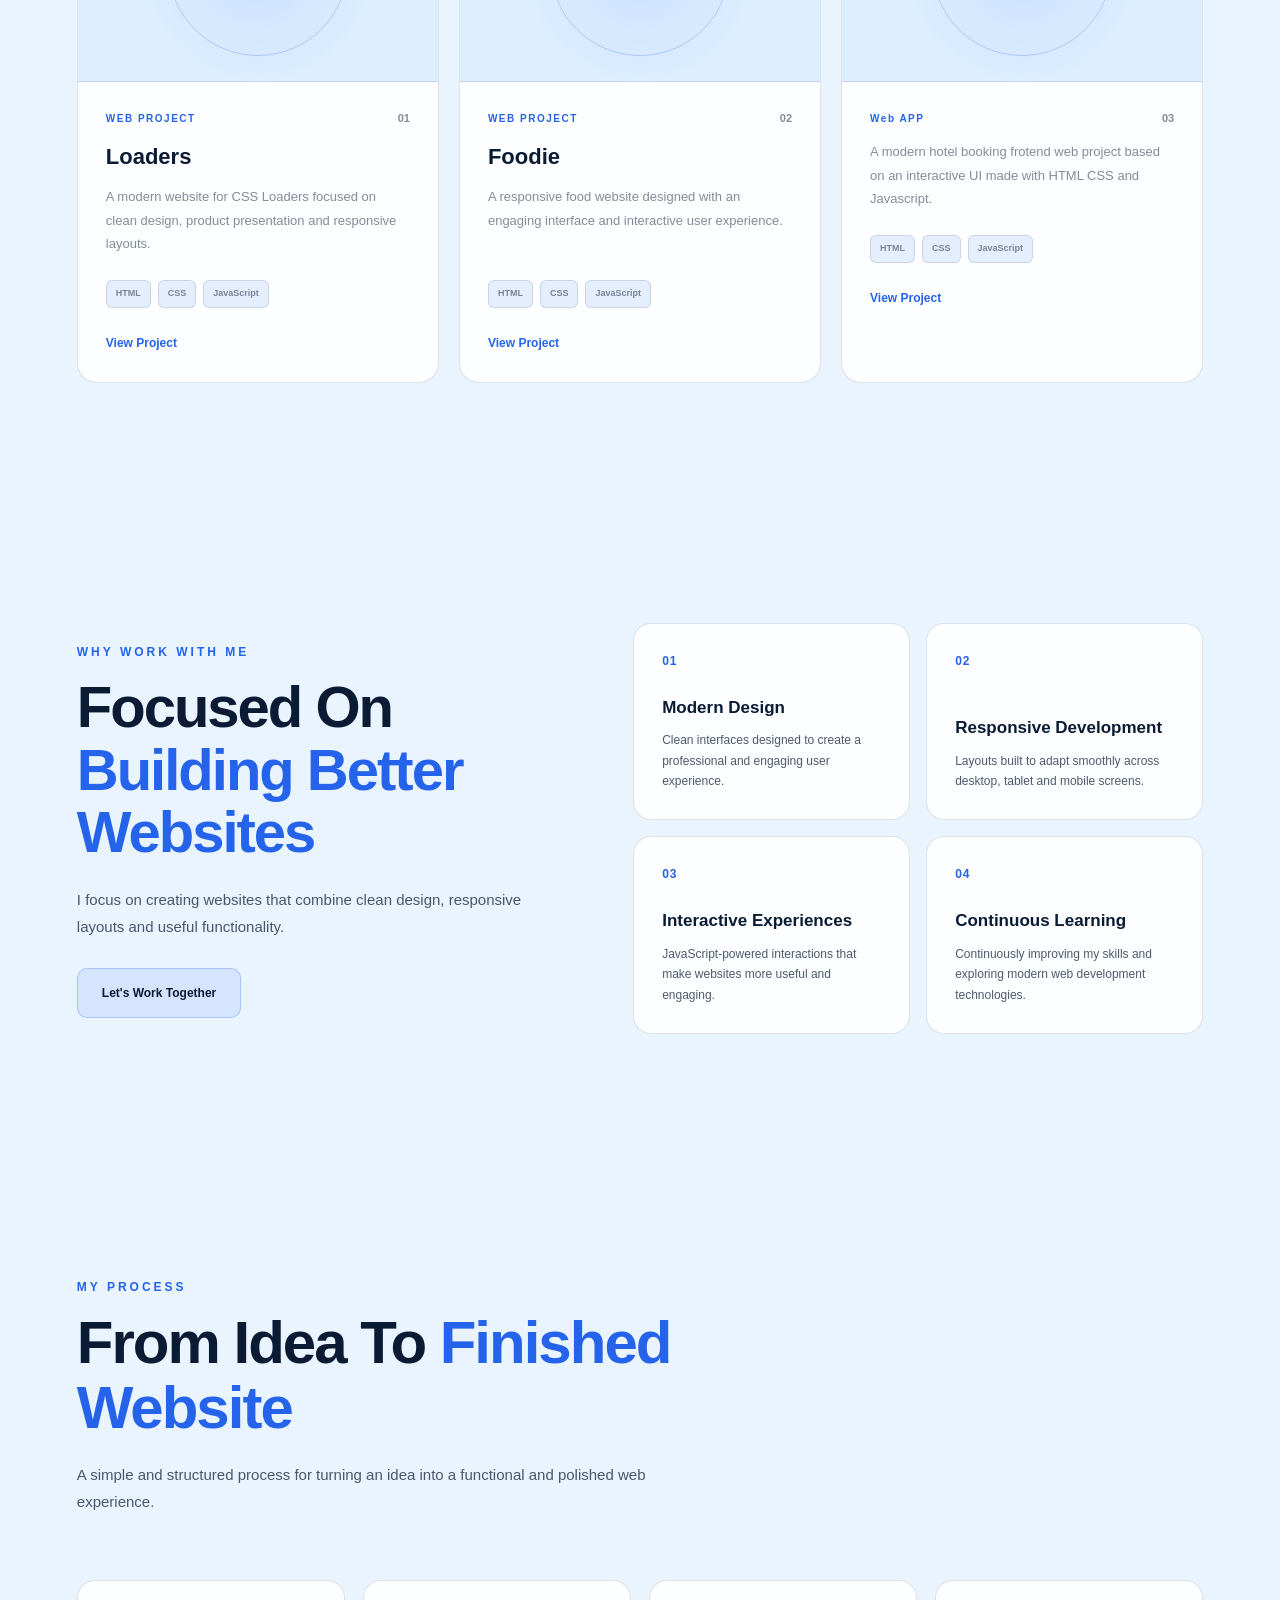
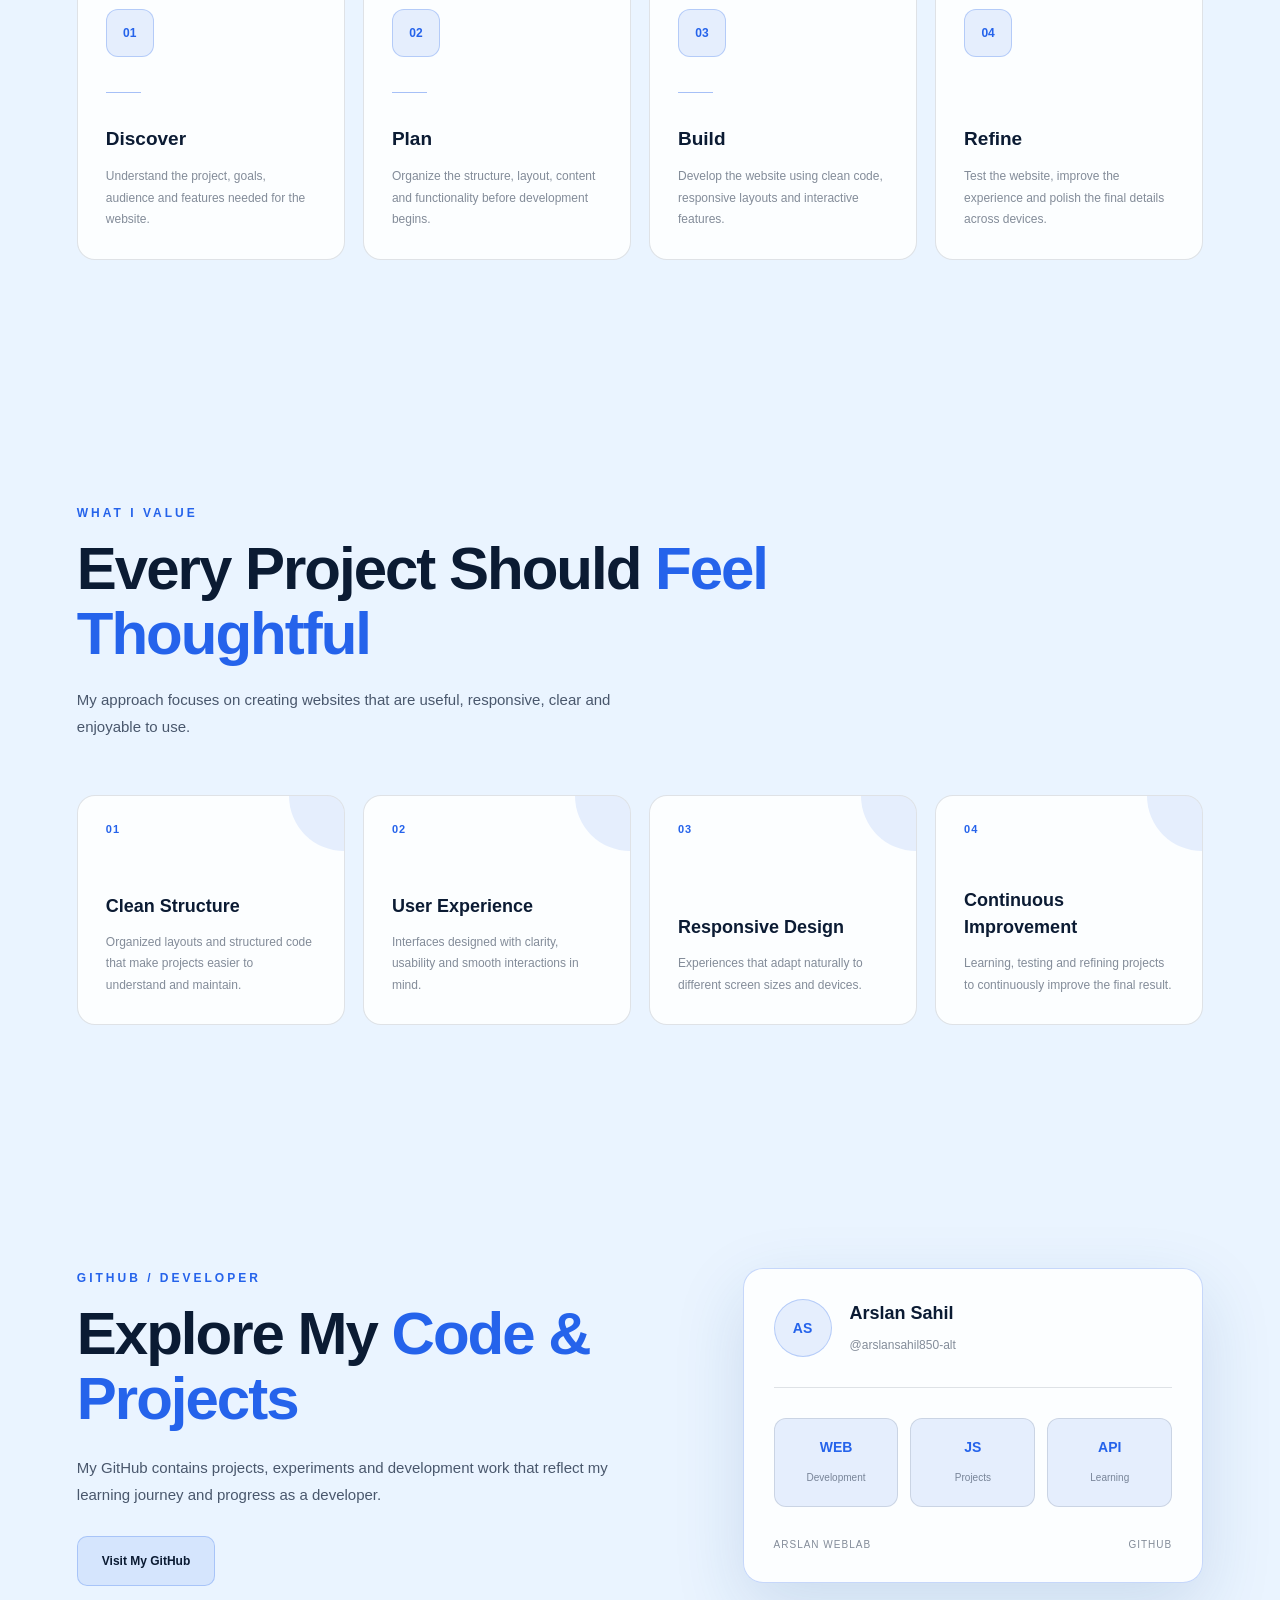
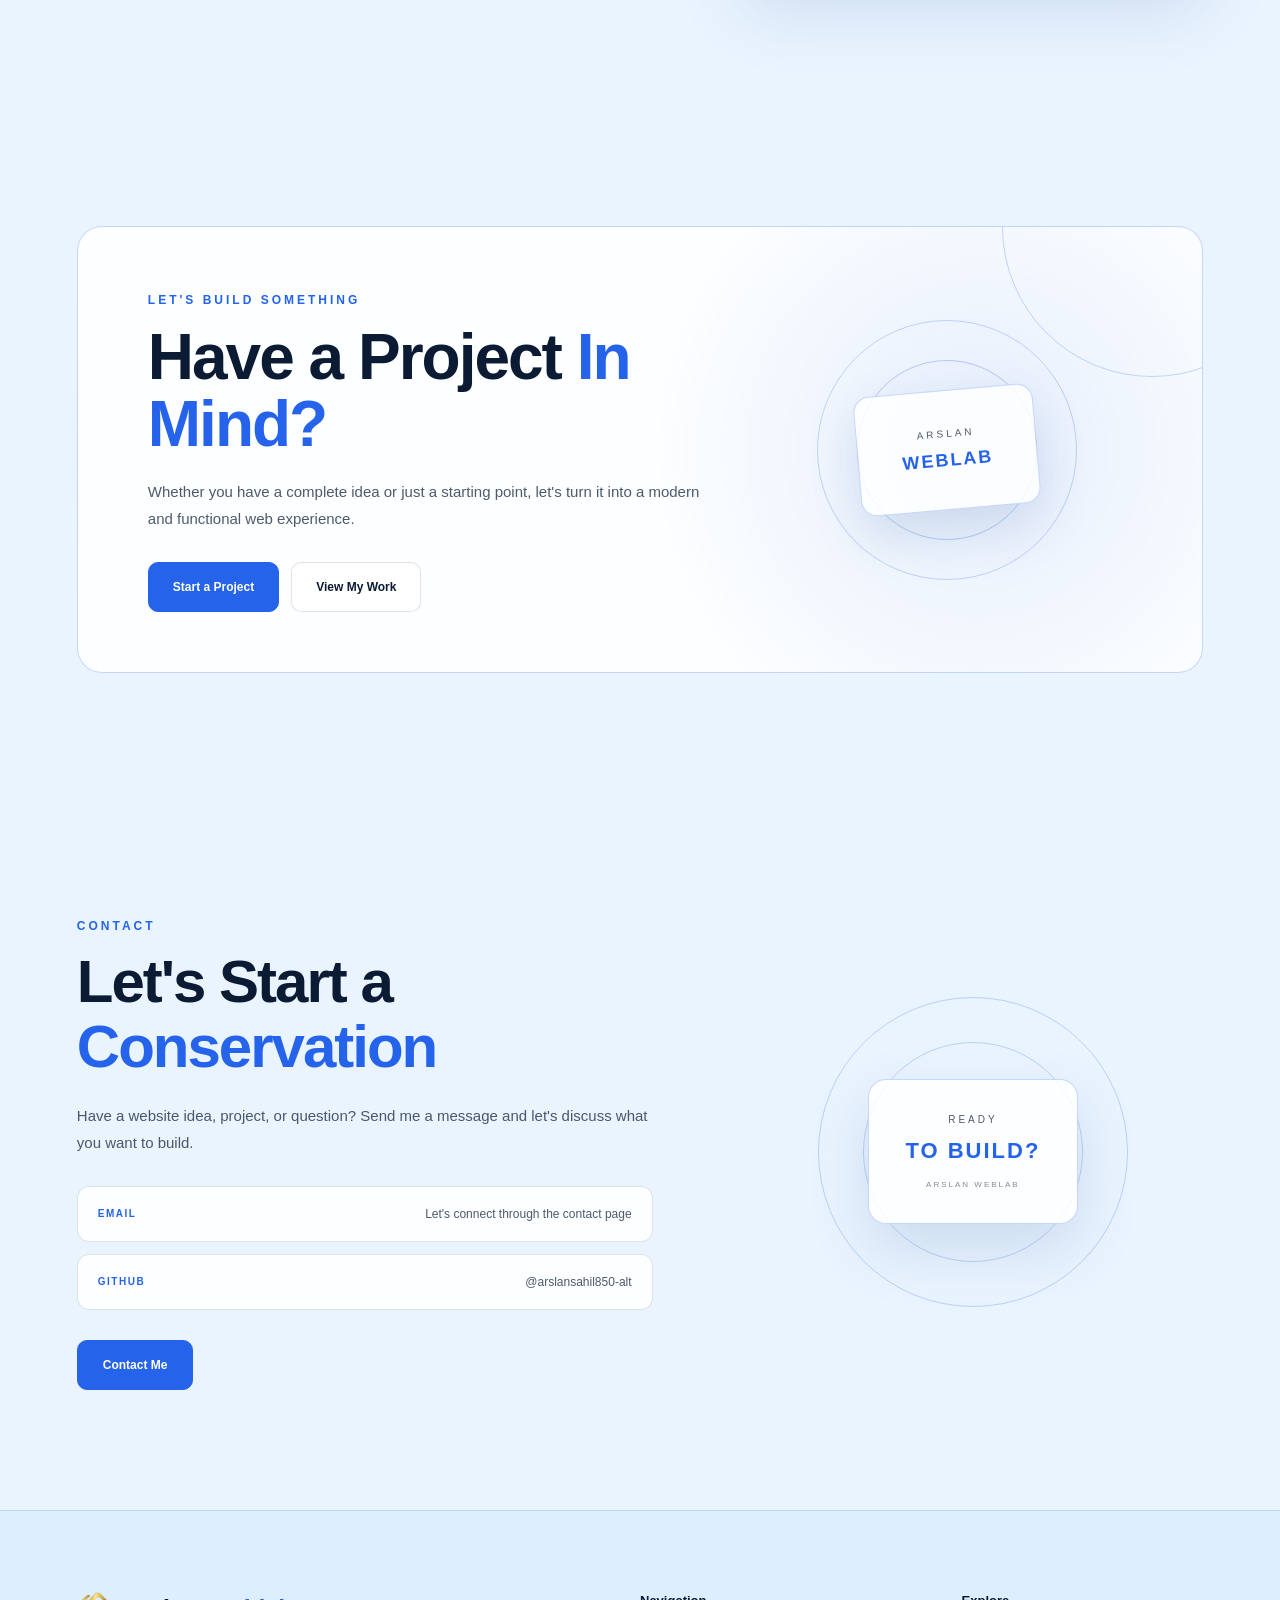
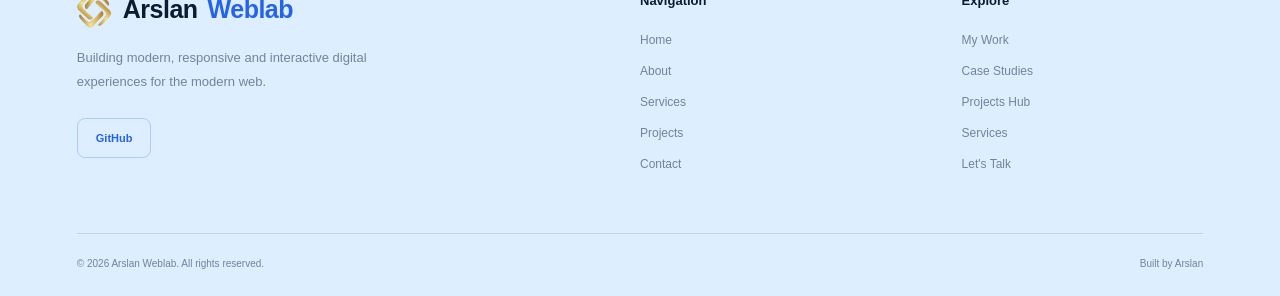
==== commit 4338b4f4: "Modified Links" ====
--- a/index.html
+++ b/index.html
@@ -6,6 +6,7 @@
     <meta name="viewport" content="width=device-width, initial-scale=1.0">
     <meta name="description" content="Arslan Weblab - Professional Web Development Portfolio">
     <title>Arslan Weblab</title>
+    <link rel="icon" type="image/png" href="/assets/logo/logo.webp">
 
     <link rel="stylesheet" href="css/style.css">
     <link rel="stylesheet" href="css/components.css">
@@ -13,9 +14,15 @@
     <link rel="stylesheet" href="css/responsive.css">
     <link rel="icon" href="assets/logo/logo.webp" type="image/webp">
 
-    <noscript><style>#pageLoader{display:none!important;}</style></noscript>
+    <noscript>
+        <style>
+            #pageLoader {
+                display: none !important;
+            }
+        </style>
+    </noscript>
     <script>
-        (function() {
+        (function () {
             var validThemes = ["system", "dark-blue", "light-blue", "white", "multi"];
             var saved = "system";
             try {
@@ -62,6 +69,7 @@
                 <a href="pages/about.html" class="nav-link">About</a>
                 <a href="pages/about.html#skills" class="nav-link">Skills</a>
 
+
             </div>
 
             <div class="nav-actions">
@@ -162,7 +170,7 @@
 
         <div class="mobile-menu" id="mobileMenu" aria-label="Mobile Navigation">
 
-            
+
             <div class="mobile-menu-section mobile-primary-nav">
                 <div class="mobile-section-label">Navigation</div>
                 <div class="mobile-menu-links">
@@ -174,7 +182,7 @@
                 </div>
             </div>
 
-            
+
             <div class="mobile-menu-section mobile-additional-nav">
                 <div class="mobile-section-label">More Links</div>
                 <div class="mobile-menu-links">
@@ -190,7 +198,8 @@
                         <span>Testimonials</span>
                         <span class="mobile-nav-arrow">↗</span>
                     </a>
-                    <a href="https://github.com/arslansahil850-alt" target="_blank" rel="noopener noreferrer" class="mobile-nav-link">
+                    <a href="https://github.com/arslansahil850-alt" target="_blank" rel="noopener noreferrer"
+                        class="mobile-nav-link">
                         <span>GitHub</span>
                         <span class="mobile-nav-arrow">↗</span>
                     </a>
@@ -201,7 +210,7 @@
                 </div>
             </div>
 
-            
+
             <div class="mobile-menu-section mobile-theme-section">
                 <div class="mobile-theme-wrapper">
                     <button class="mobile-theme-button" id="mobileThemeButton" type="button" aria-expanded="false"
@@ -248,7 +257,7 @@
                 </div>
             </div>
 
-            
+
             <div class="mobile-menu-section mobile-contact-section">
                 <a href="pages/contact.html" class="mobile-cta">
                     <span>Let's Talk</span>
@@ -690,7 +699,7 @@
 
                     <article class="featured-project-card">
                         <div class="project-image project-image-shopora">
-                            <span>SHOPORA</span>
+                            <span>Loaders</span>
                         </div>
 
                         <div class="project-content">
@@ -699,10 +708,10 @@
                                 <span class="project-number">01</span>
                             </div>
 
-                            <h3>Shopora</h3>
+                            <h3> Loaders</h3>
 
                             <p>
-                                A modern e-commerce website focused on clean
+                                A modern website for CSS Loaders focused on clean
                                 design, product presentation and responsive layouts.
                             </p>
 
@@ -712,7 +721,7 @@
                                 <span>JavaScript</span>
                             </div>
 
-                            <a href="pages/projects.html" class="project-link">
+                            <a href="https://webloaders.netlify.app/" target="_blank" class="project-link">
                                 View Project
                             </a>
                         </div>
@@ -742,7 +751,7 @@
                                 <span>JavaScript</span>
                             </div>
 
-                            <a href="pages/projects.html" class="project-link">
+                            <a href="https://classic-foodie-web.vercel.app/" target="_blank" class="project-link">
                                 View Project
                             </a>
                         </div>
@@ -750,30 +759,30 @@
 
                     <article class="featured-project-card">
                         <div class="project-image project-image-weather">
-                            <span>WEATHER APP</span>
+                            <span>STAYORA</span>
                         </div>
 
                         <div class="project-content">
                             <div class="project-top">
-                                <span class="project-category">JAVASCRIPT APP</span>
+                                <span class="project-category">Web APP</span>
                                 <span class="project-number">03</span>
                             </div>
 
-                            <h3>Weather App</h3>
+                            <h3></h3>
 
                             <p>
-                                A JavaScript application that uses weather data to
-                                provide useful information through an interactive UI.
+                                A modern hotel booking frotend web project based on
+                                an interactive UI made with HTML CSS and Javascript.
                             </p>
 
                             <div class="project-tech">
                                 <span>HTML</span>
                                 <span>CSS</span>
-                                <span>API</span>
-                                <span>JS</span>
+                                <span>JavaScript</span>
                             </div>
 
-                            <a href="pages/projects.html" class="project-link">
+                            <a href="https://hotel-booking-website-alpha-gray.vercel.app/" target="_blank"
+                                class="project-link">
                                 View Project
                             </a>
                         </div>
@@ -1204,6 +1213,7 @@
 
                     <a href="pages/projects.html">My Work</a>
                     <a href="pages/case-studies.html">Case Studies</a>
+                    <a href="https://myprojects-hub.netlify.app/" target="_blank">Projects Hub</a>
                     <a href="pages/services.html">Services</a>
                     <a href="pages/contact.html">Let's Talk</a>
                 </div>
@@ -1225,6 +1235,14 @@
         </div>
     </footer>
 
+    <!-- Back to Top Button -->
+    <button id="backToTop" class="back-to-top" aria-label="Back to top" title="Back to top">
+        <svg xmlns="http://www.w3.org/2000/svg" width="20" height="20" viewBox="0 0 24 24" fill="none"
+            stroke="currentColor" stroke-width="2.5" stroke-linecap="round" stroke-linejoin="round">
+            <polyline points="18 15 12 9 6 15"></polyline>
+        </svg>
+    </button>
+
     <script src="js/main.js"></script>
     <script src="js/animations.js"></script>
 
--- a/css/style.css
+++ b/css/style.css
@@ -2665,7 +2665,7 @@
 ::-webkit-scrollbar-thumb {
     background: #3a3a40;
     border-radius: 99px;
-    border: 2px solid transparent;                
+    border: 2px solid transparent;
     background-clip: padding-box;
 }
 
@@ -2675,7 +2675,7 @@
 }
 
 ::-webkit-scrollbar-thumb:active {
-    background: #d4af37;                          
+    background: #d4af37;
     background-clip: padding-box;
 }
 
@@ -2755,8 +2755,79 @@
     0% {
         transform: translateX(-100%);
     }
+
     100% {
         transform: translateX(250%);
     }
 }
 
+.back-to-top {
+    position: fixed;
+    bottom: 24px;
+    right: 24px;
+    z-index: 999;
+
+    width: 44px;
+    height: 44px;
+    border-radius: var(--radius-md, 12px);
+
+    /* Theme-integrated appearance */
+    background: var(--surface);
+    color: var(--text);
+    border: 1px solid var(--border);
+    box-shadow: 0 4px 16px var(--shadow);
+    backdrop-filter: blur(10px);
+    -webkit-backdrop-filter: blur(10px);
+
+    /* Flexbox centering for SVG icon */
+    display: flex;
+    align-items: center;
+    justify-content: center;
+
+    cursor: pointer;
+
+    /* Initial hidden state with smooth transition */
+    opacity: 0;
+    visibility: hidden;
+    transform: translateY(16px) scale(0.9);
+    transition:
+        opacity var(--transition, 0.3s ease),
+        visibility var(--transition, 0.3s ease),
+        transform var(--transition, 0.3s ease),
+        background-color var(--transition, 0.3s ease),
+        border-color var(--transition, 0.3s ease),
+        color var(--transition, 0.3s ease);
+}
+
+/* Active visible state when scrolled down */
+.back-to-top.visible {
+    opacity: 1;
+    visibility: visible;
+    transform: translateY(0) scale(1);
+}
+
+/* Hover & Focus states styled with your accent colors */
+.back-to-top:hover,
+.back-to-top:focus-visible {
+    background: var(--accent);
+    color: #ffffff;
+    border-color: var(--accent-hover);
+    transform: translateY(-3px) scale(1.05);
+    box-shadow: 0 6px 20px var(--shadow), 0 0 12px var(--accent-soft);
+    outline: none;
+}
+
+/* Active click effect */
+.back-to-top:active {
+    transform: translateY(0) scale(0.98);
+}
+
+/* Responsive adjustment for smaller mobile screens */
+@media (max-width: 640px) {
+    .back-to-top {
+        bottom: 16px;
+        right: 16px;
+        width: 40px;
+        height: 40px;
+    }
+}
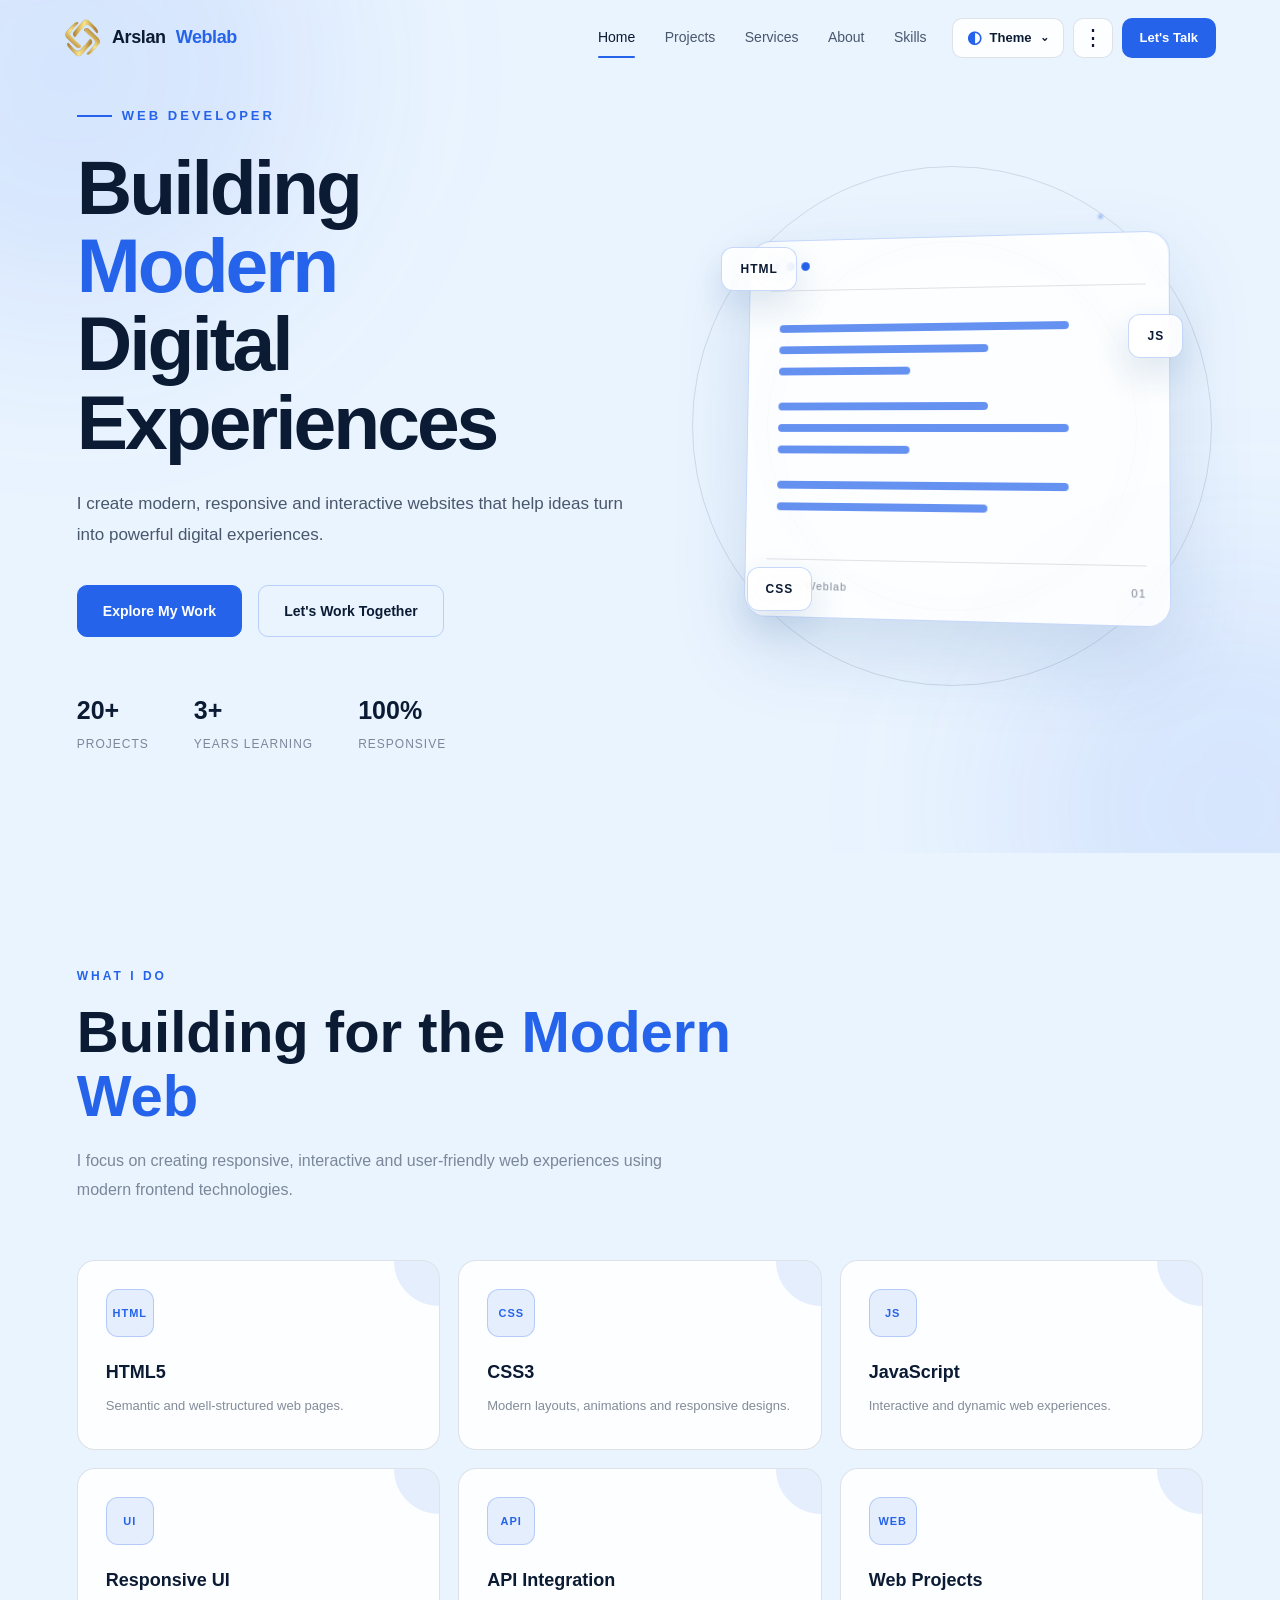
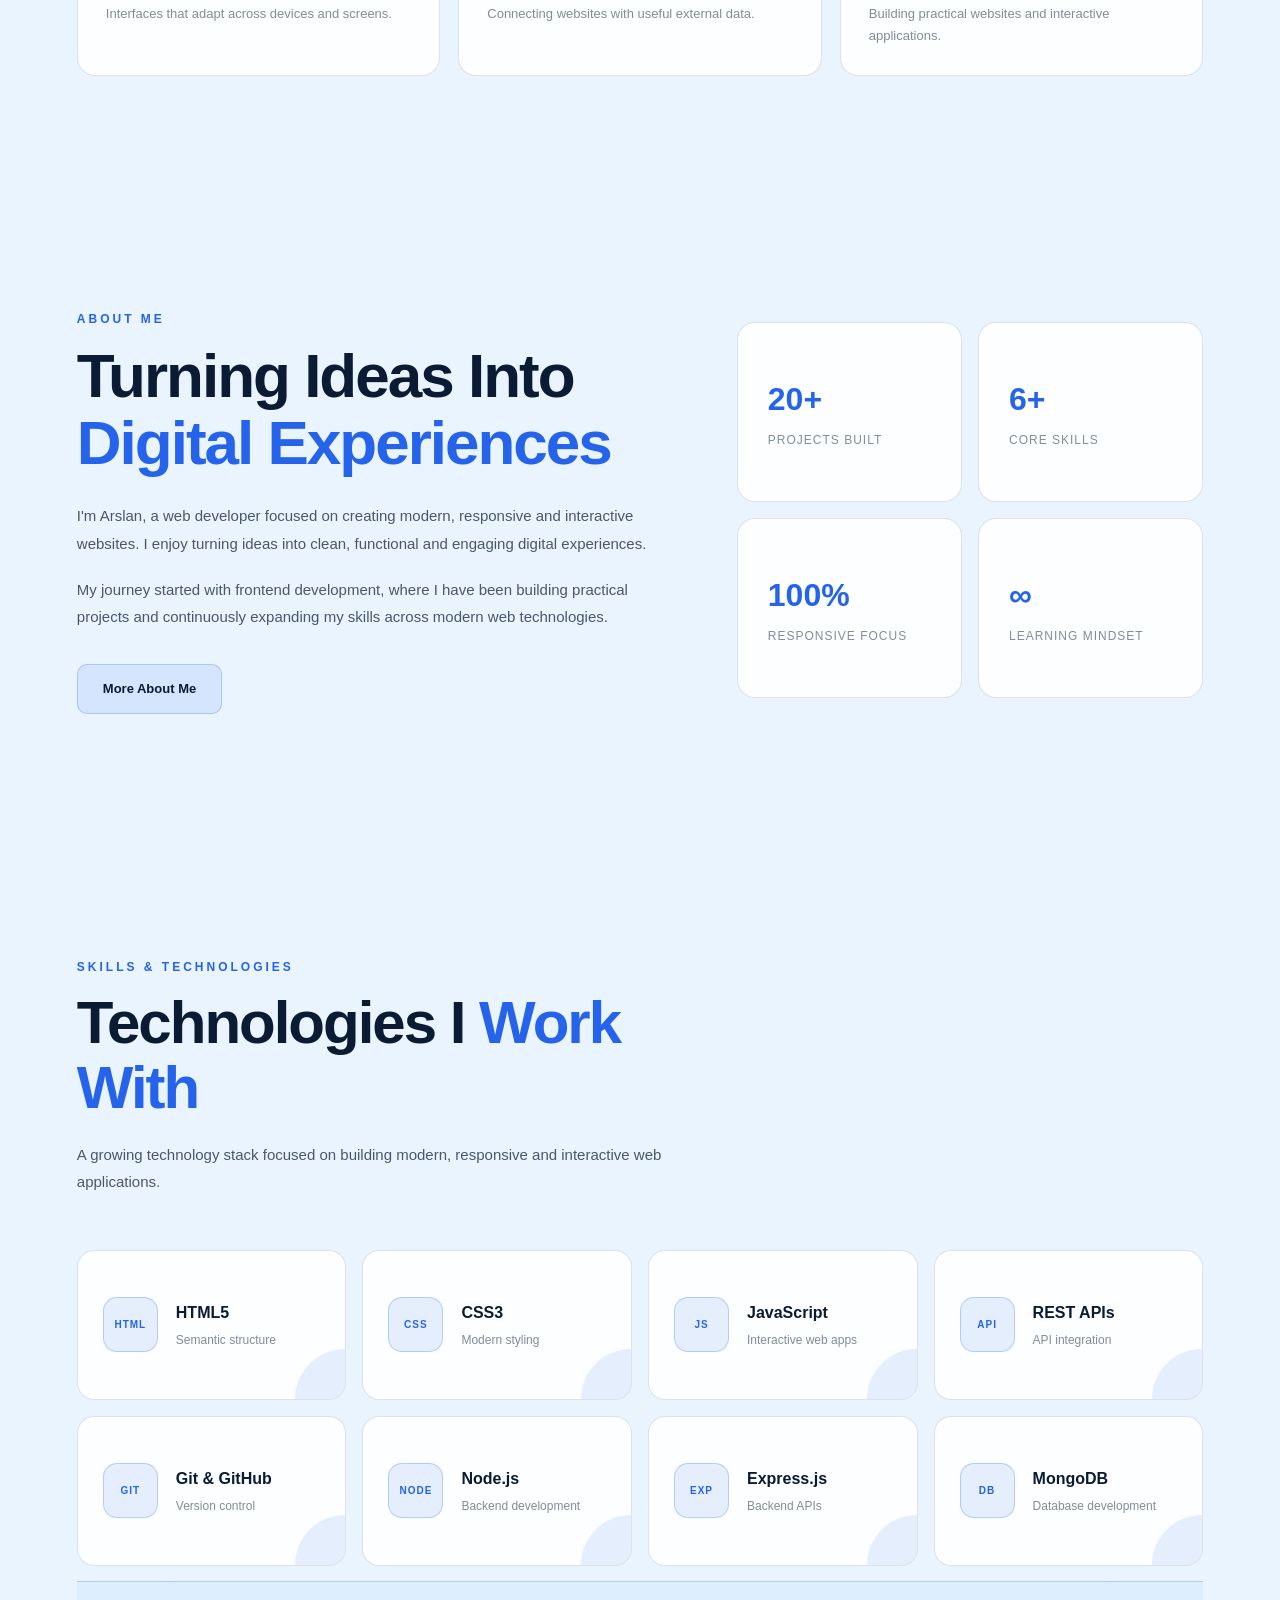
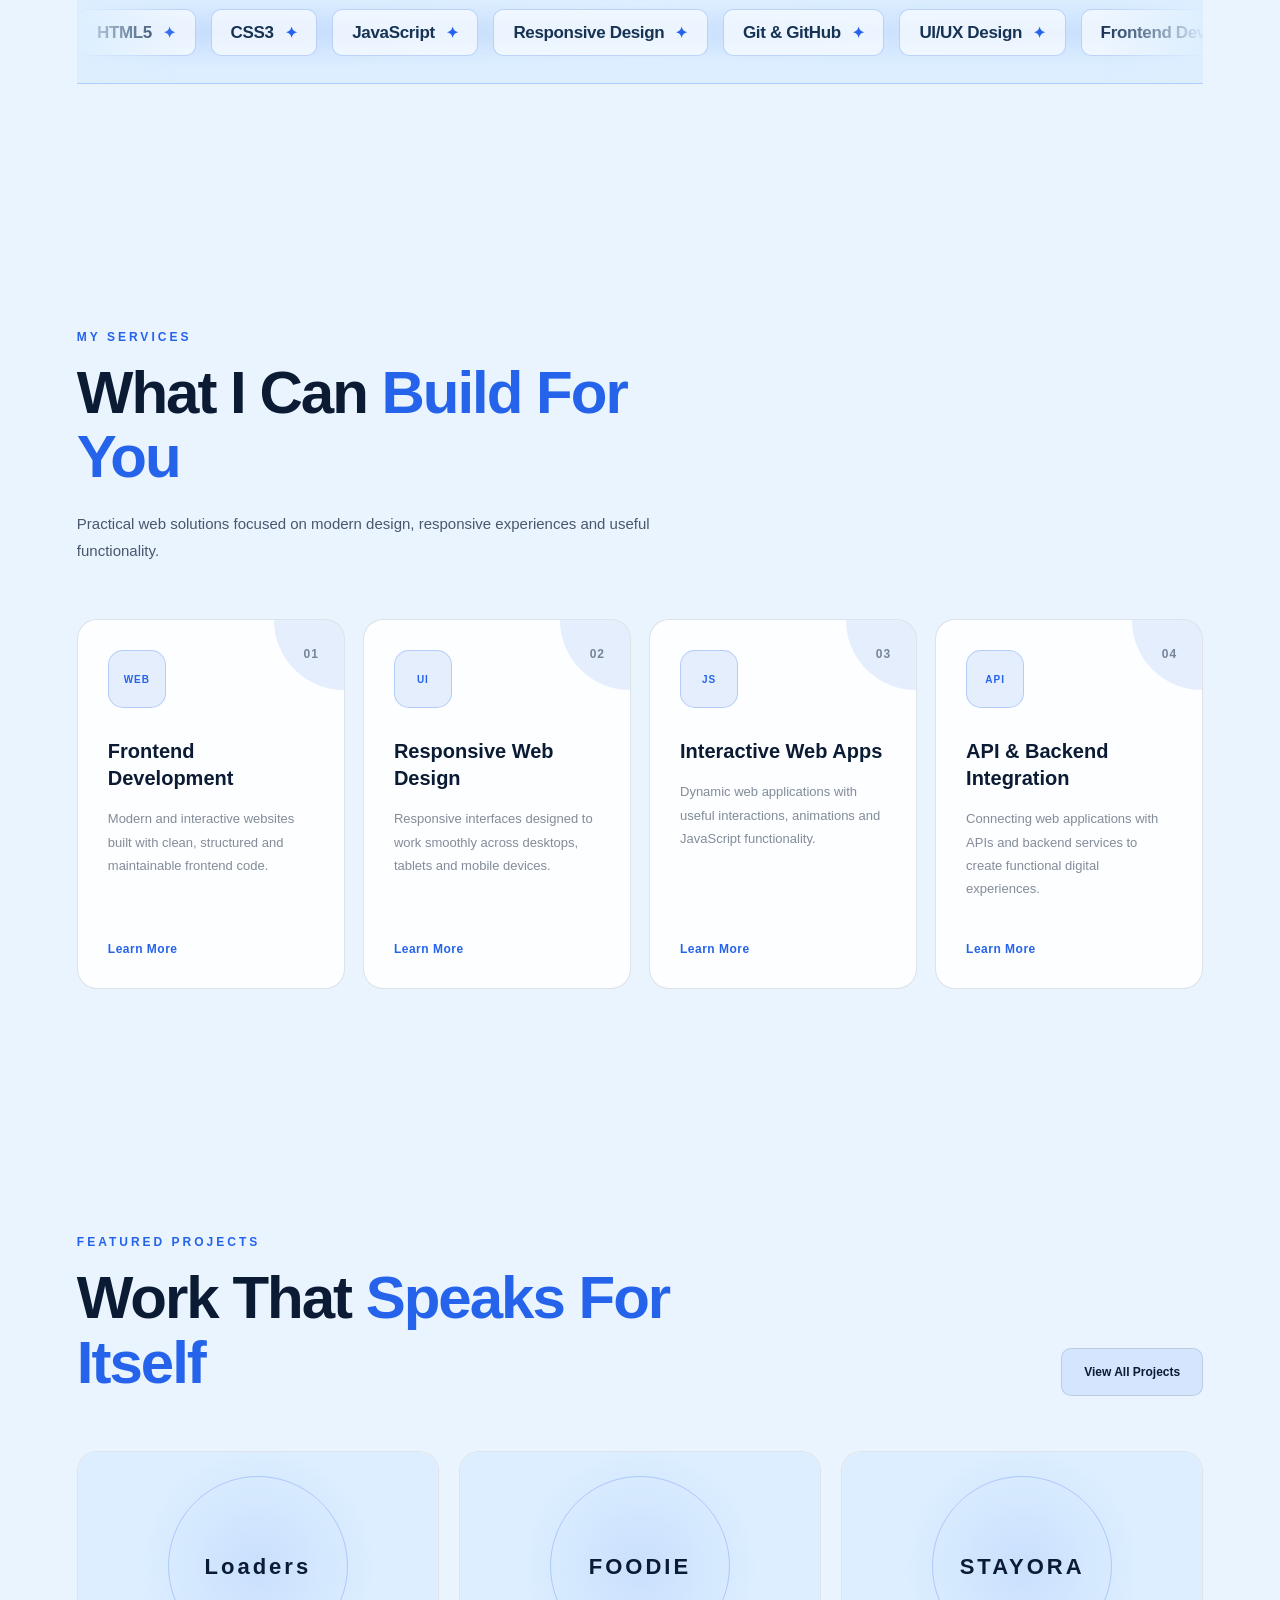
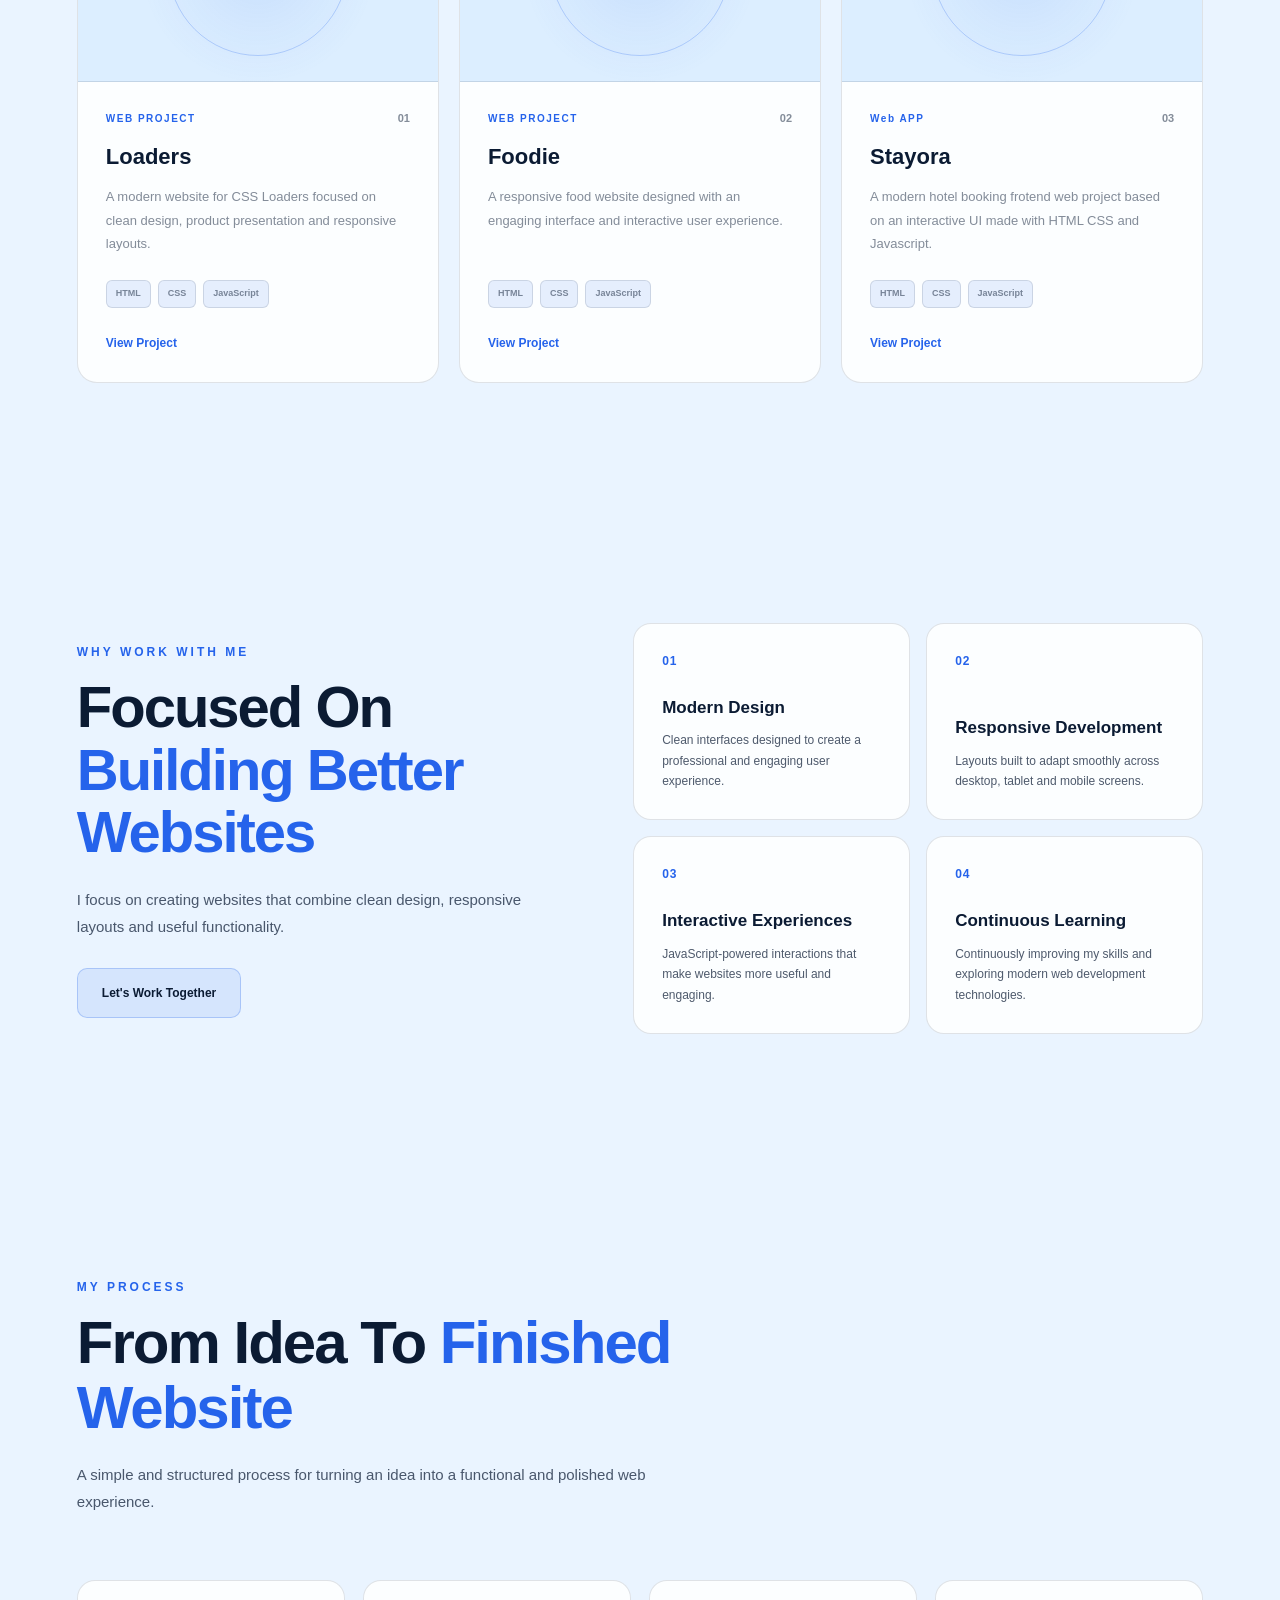
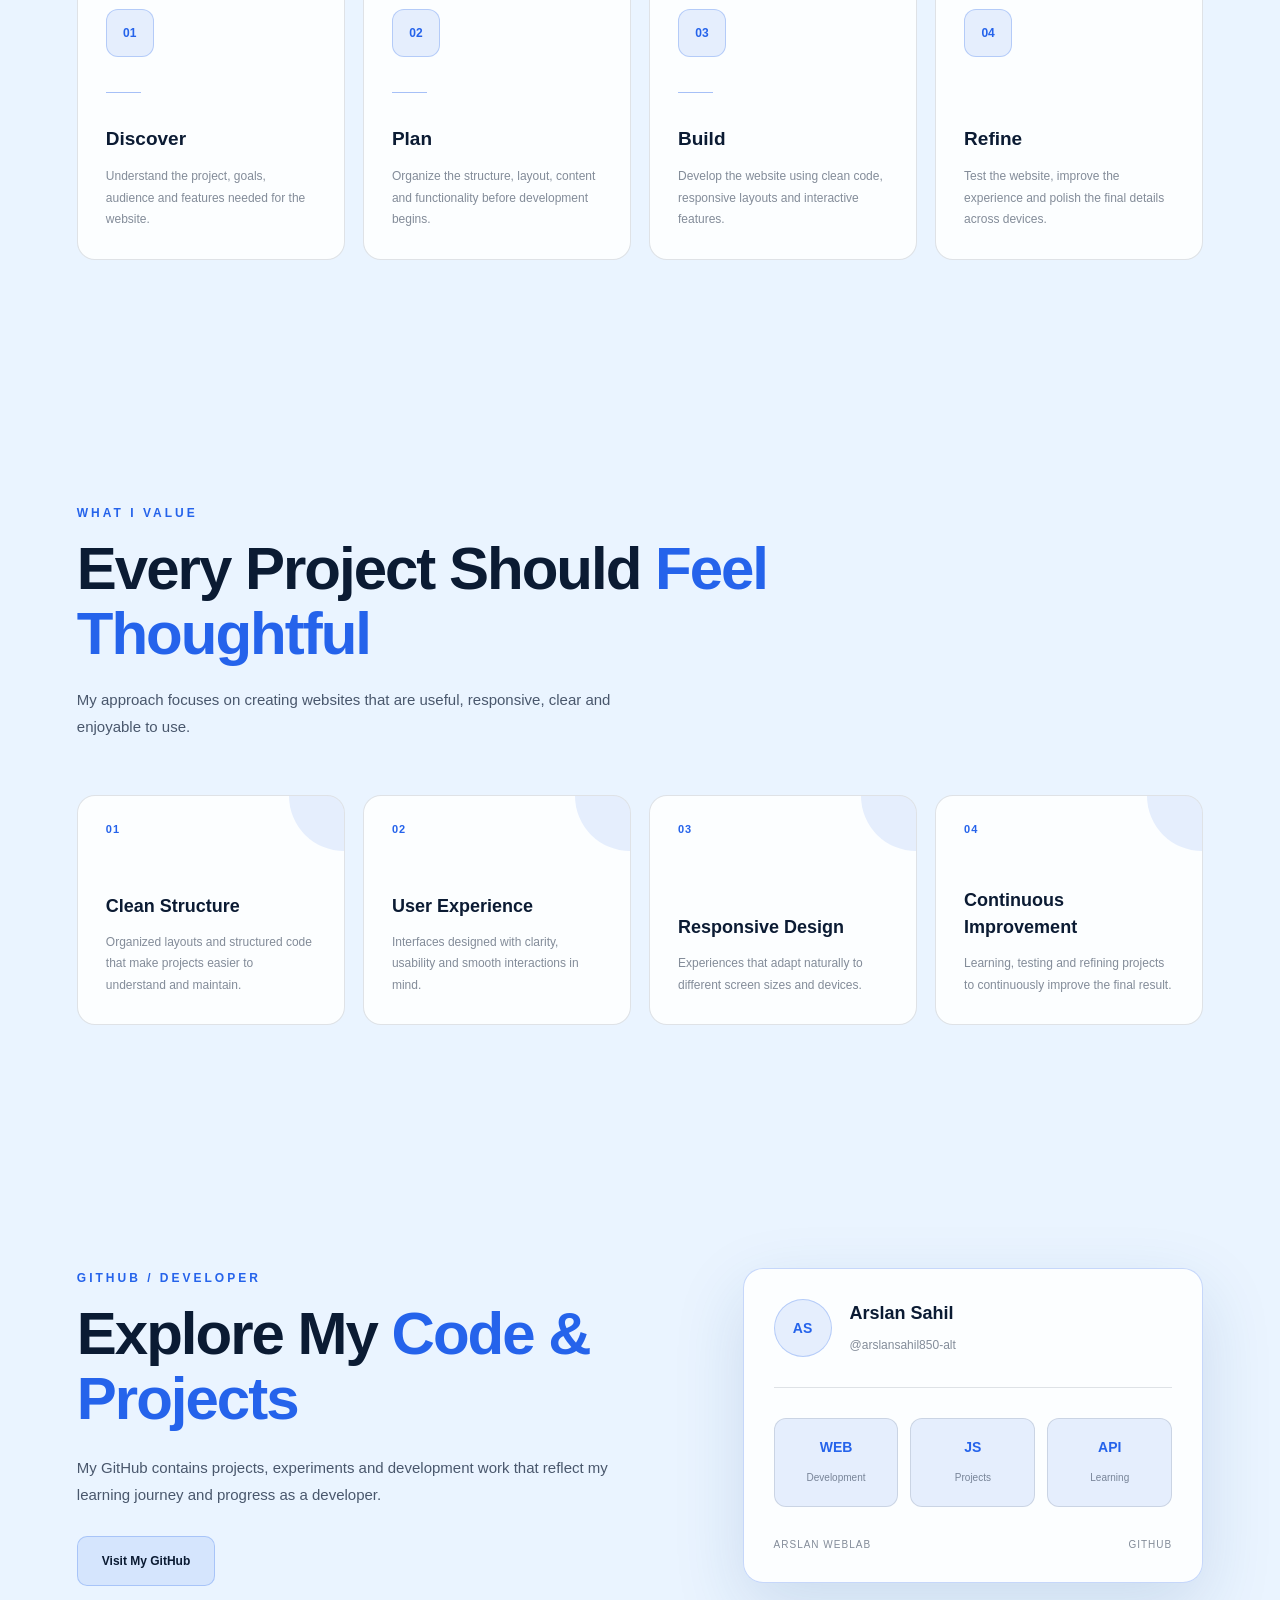
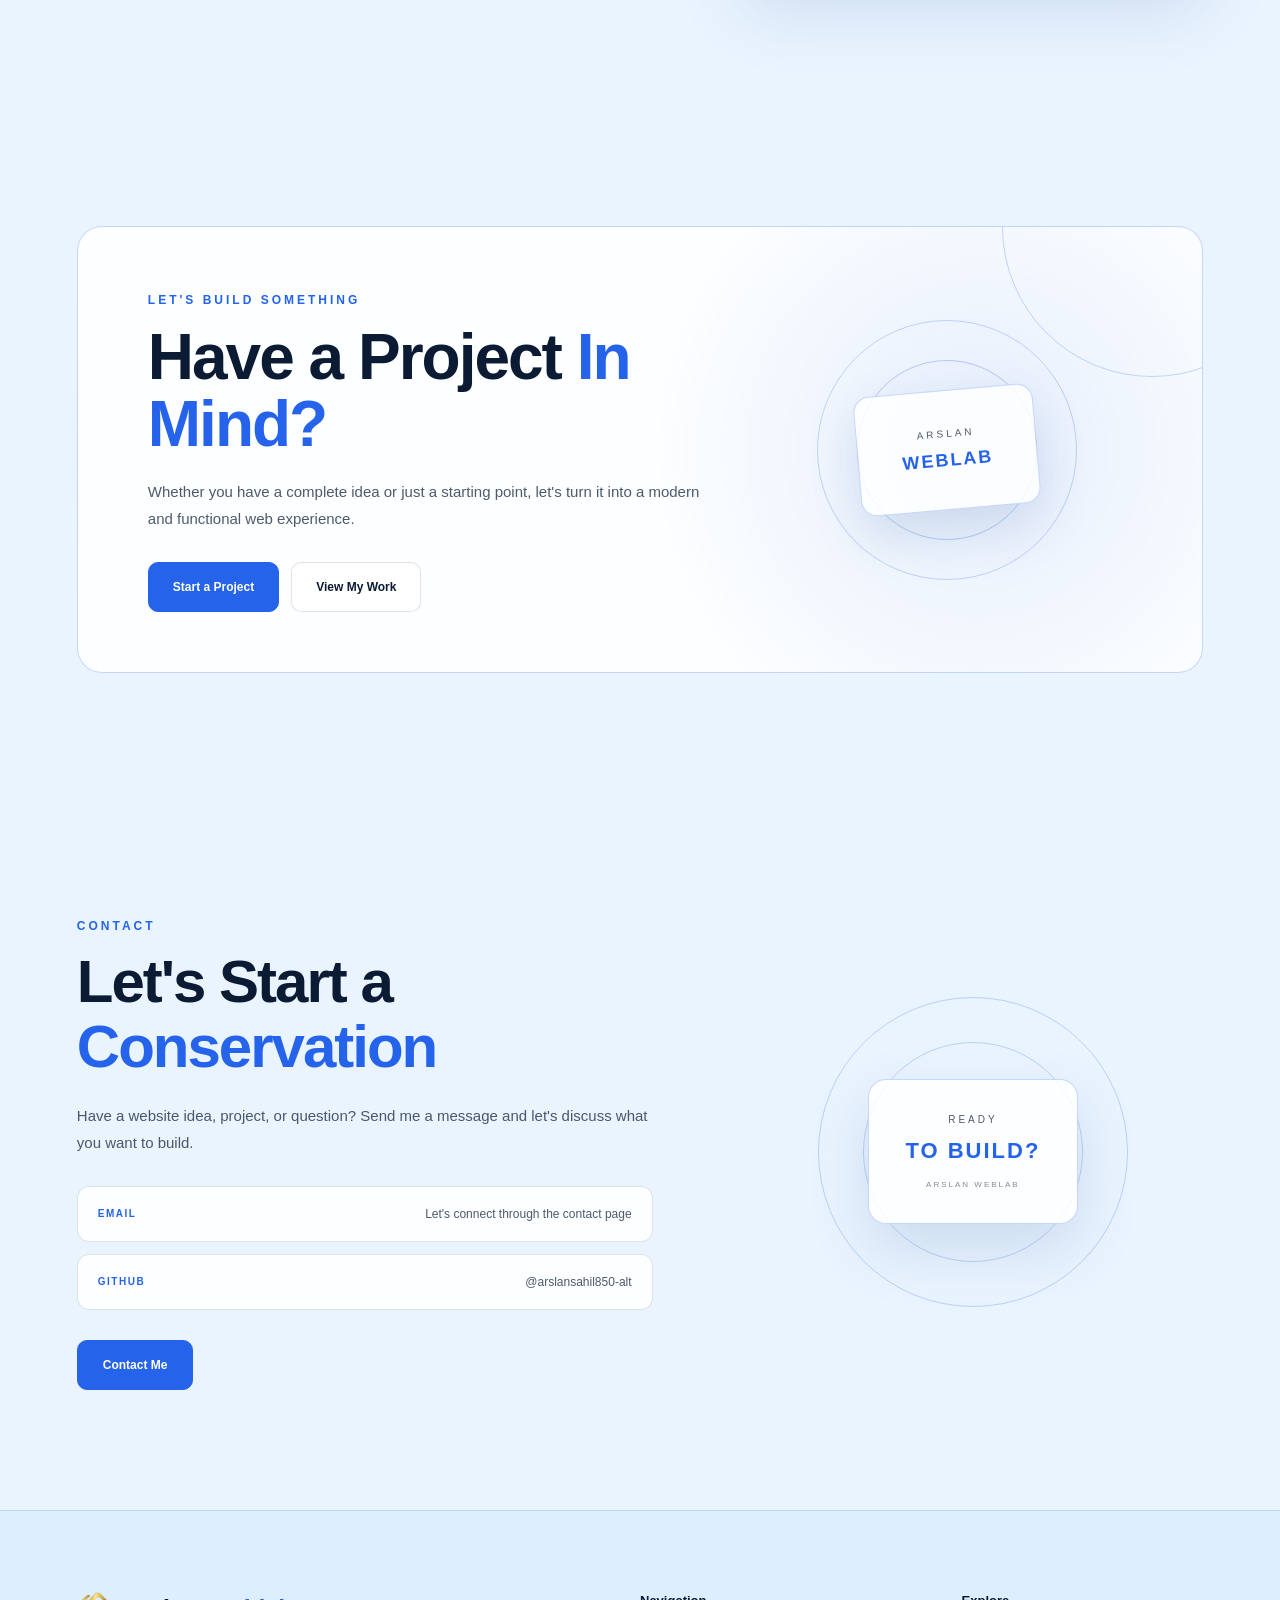
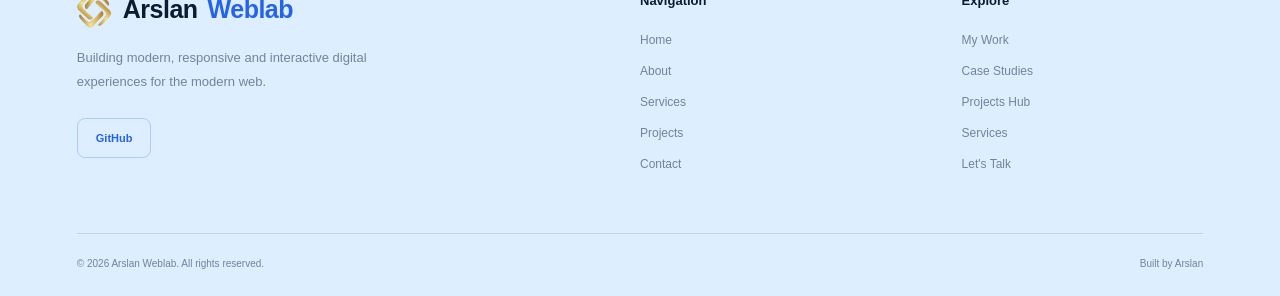
==== commit 241a3914: "projects changes" ====
--- a/index.html
+++ b/index.html
@@ -768,7 +768,7 @@
                                 <span class="project-number">03</span>
                             </div>
 
-                            <h3></h3>
+                            <h3>Stayora</h3>
 
                             <p>
                                 A modern hotel booking frotend web project based on
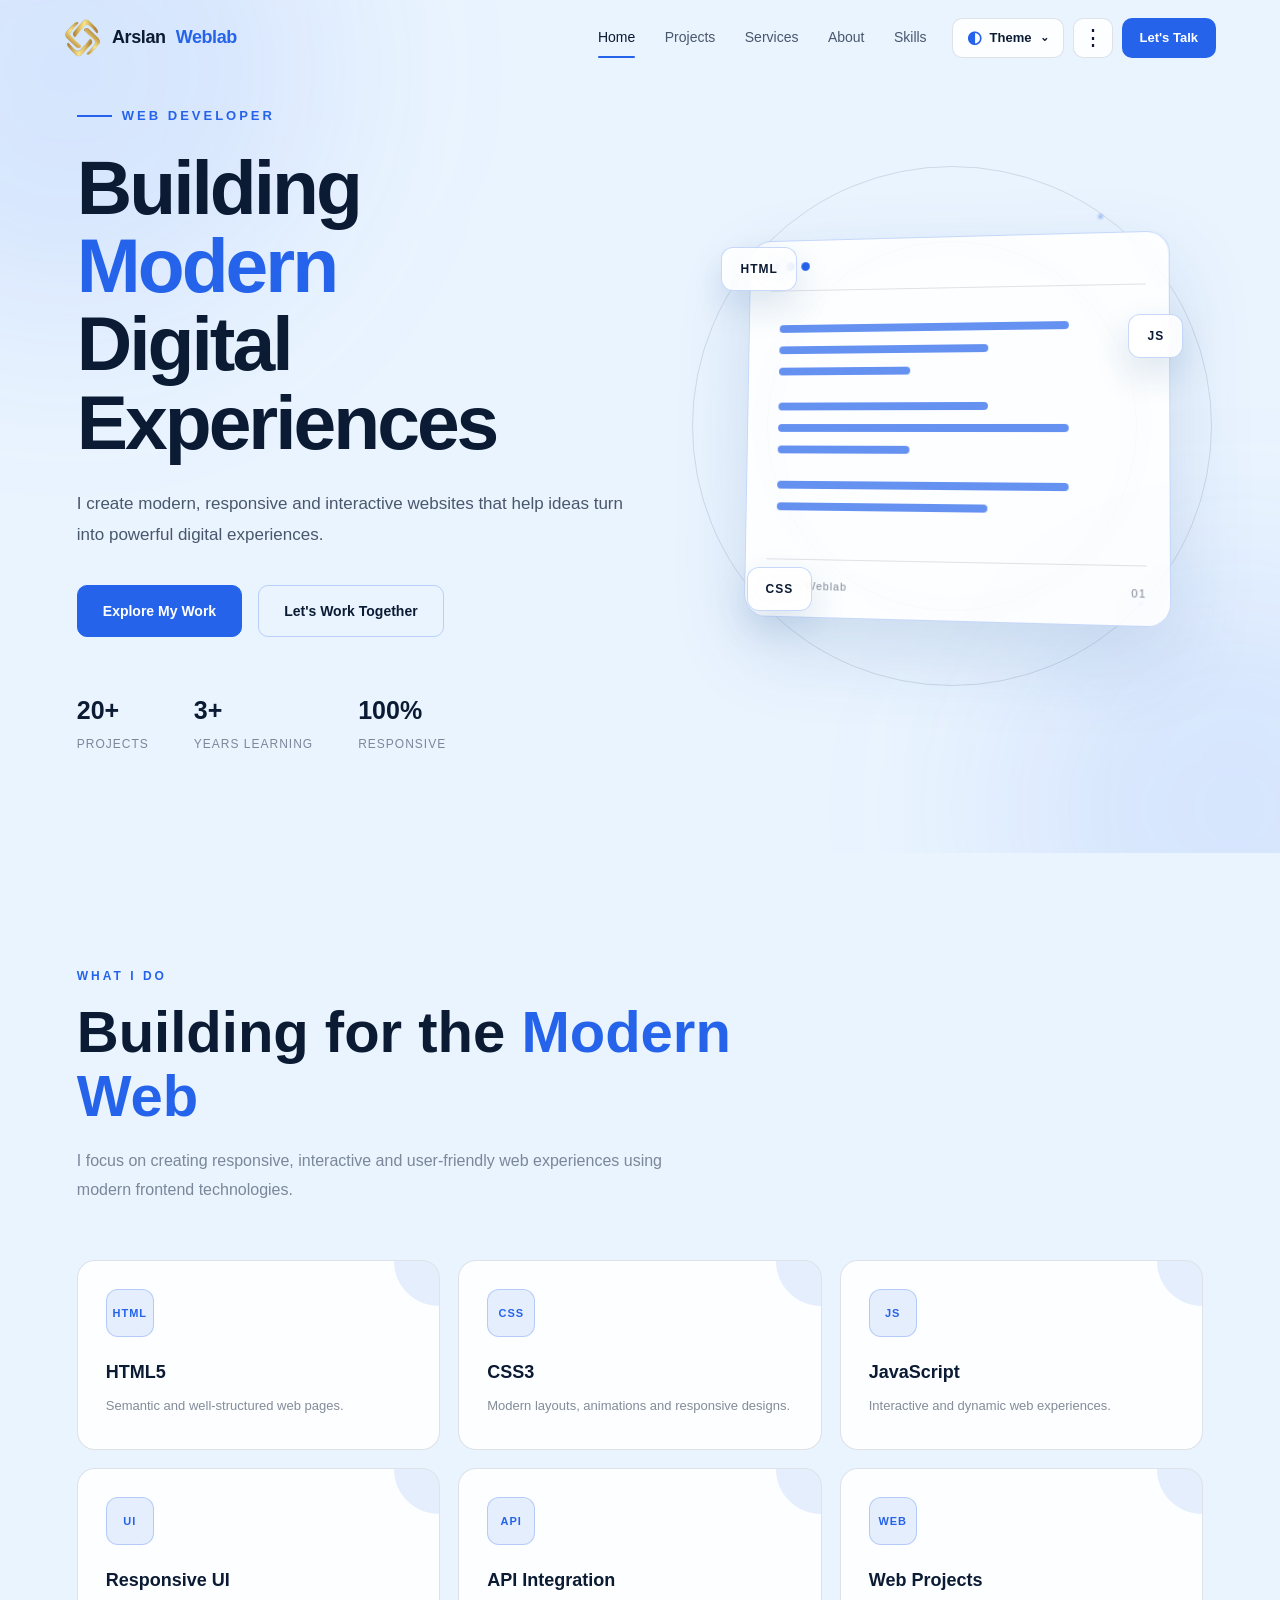
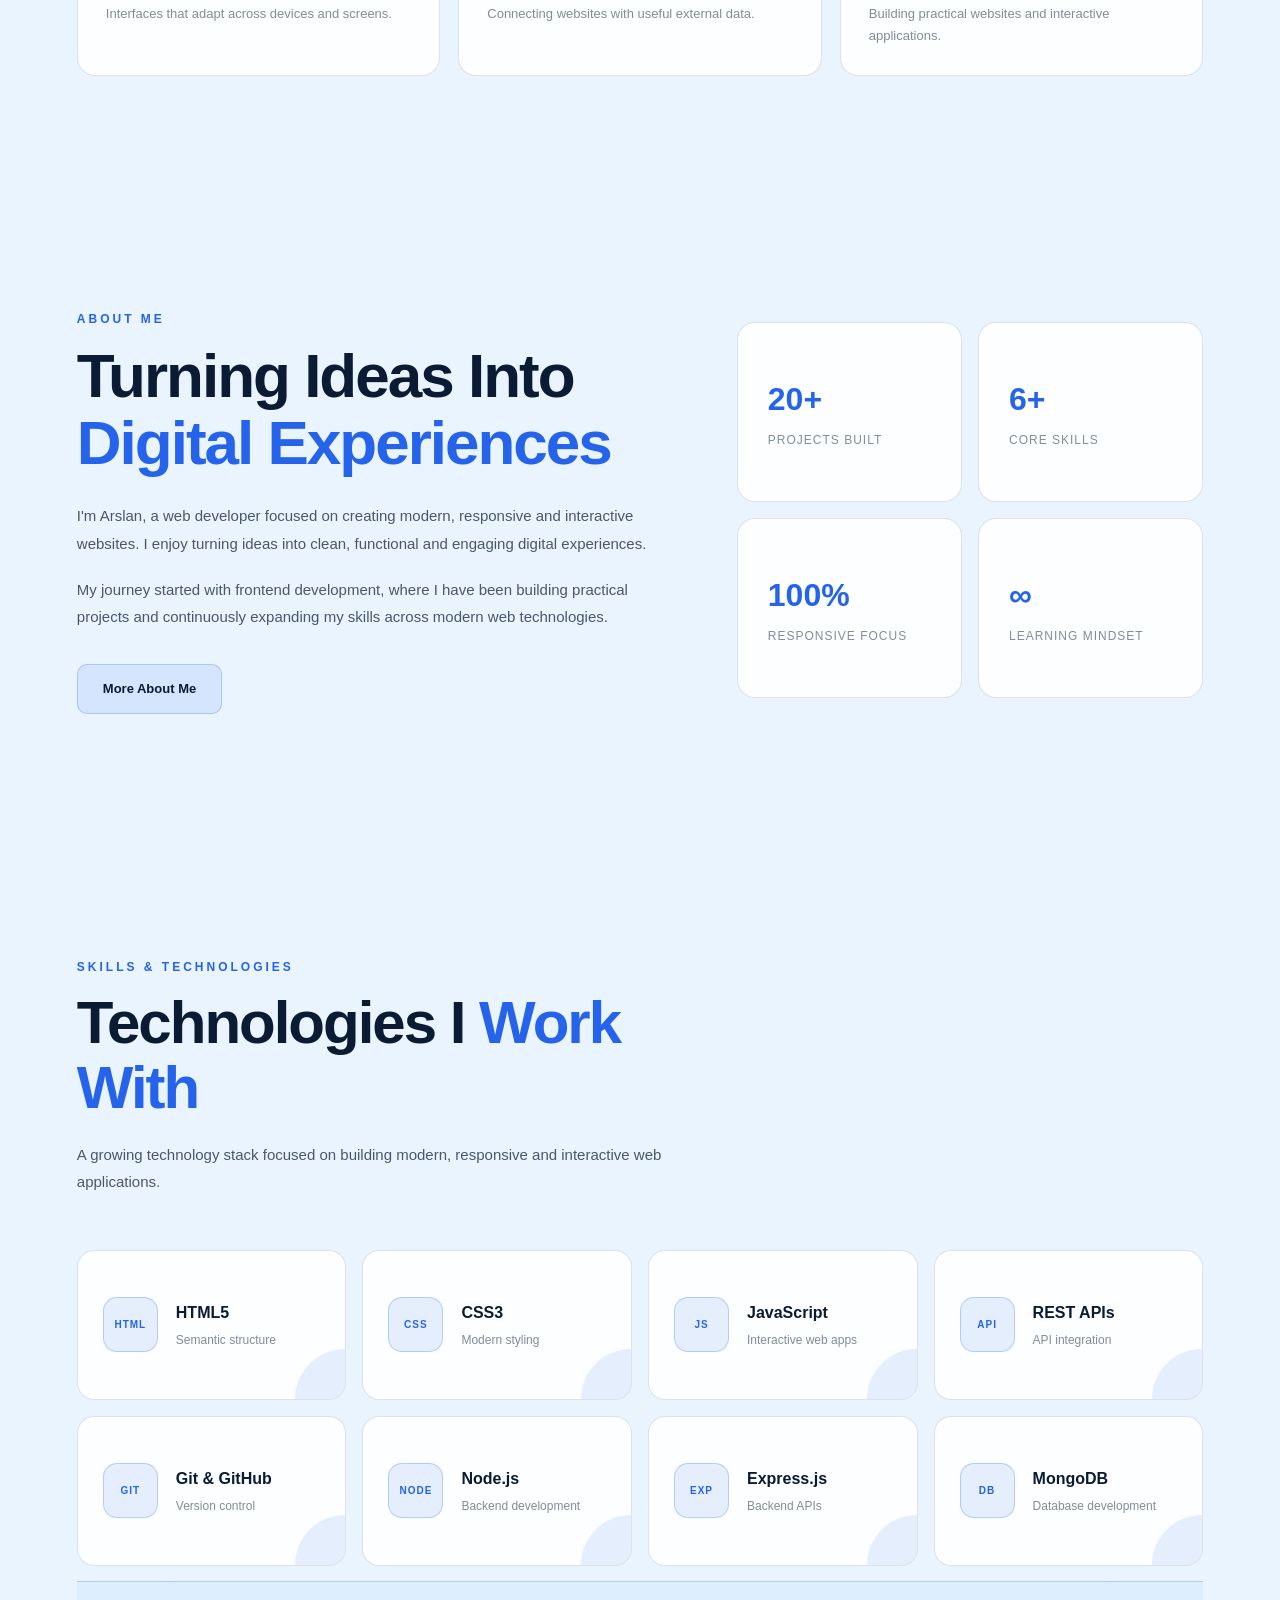
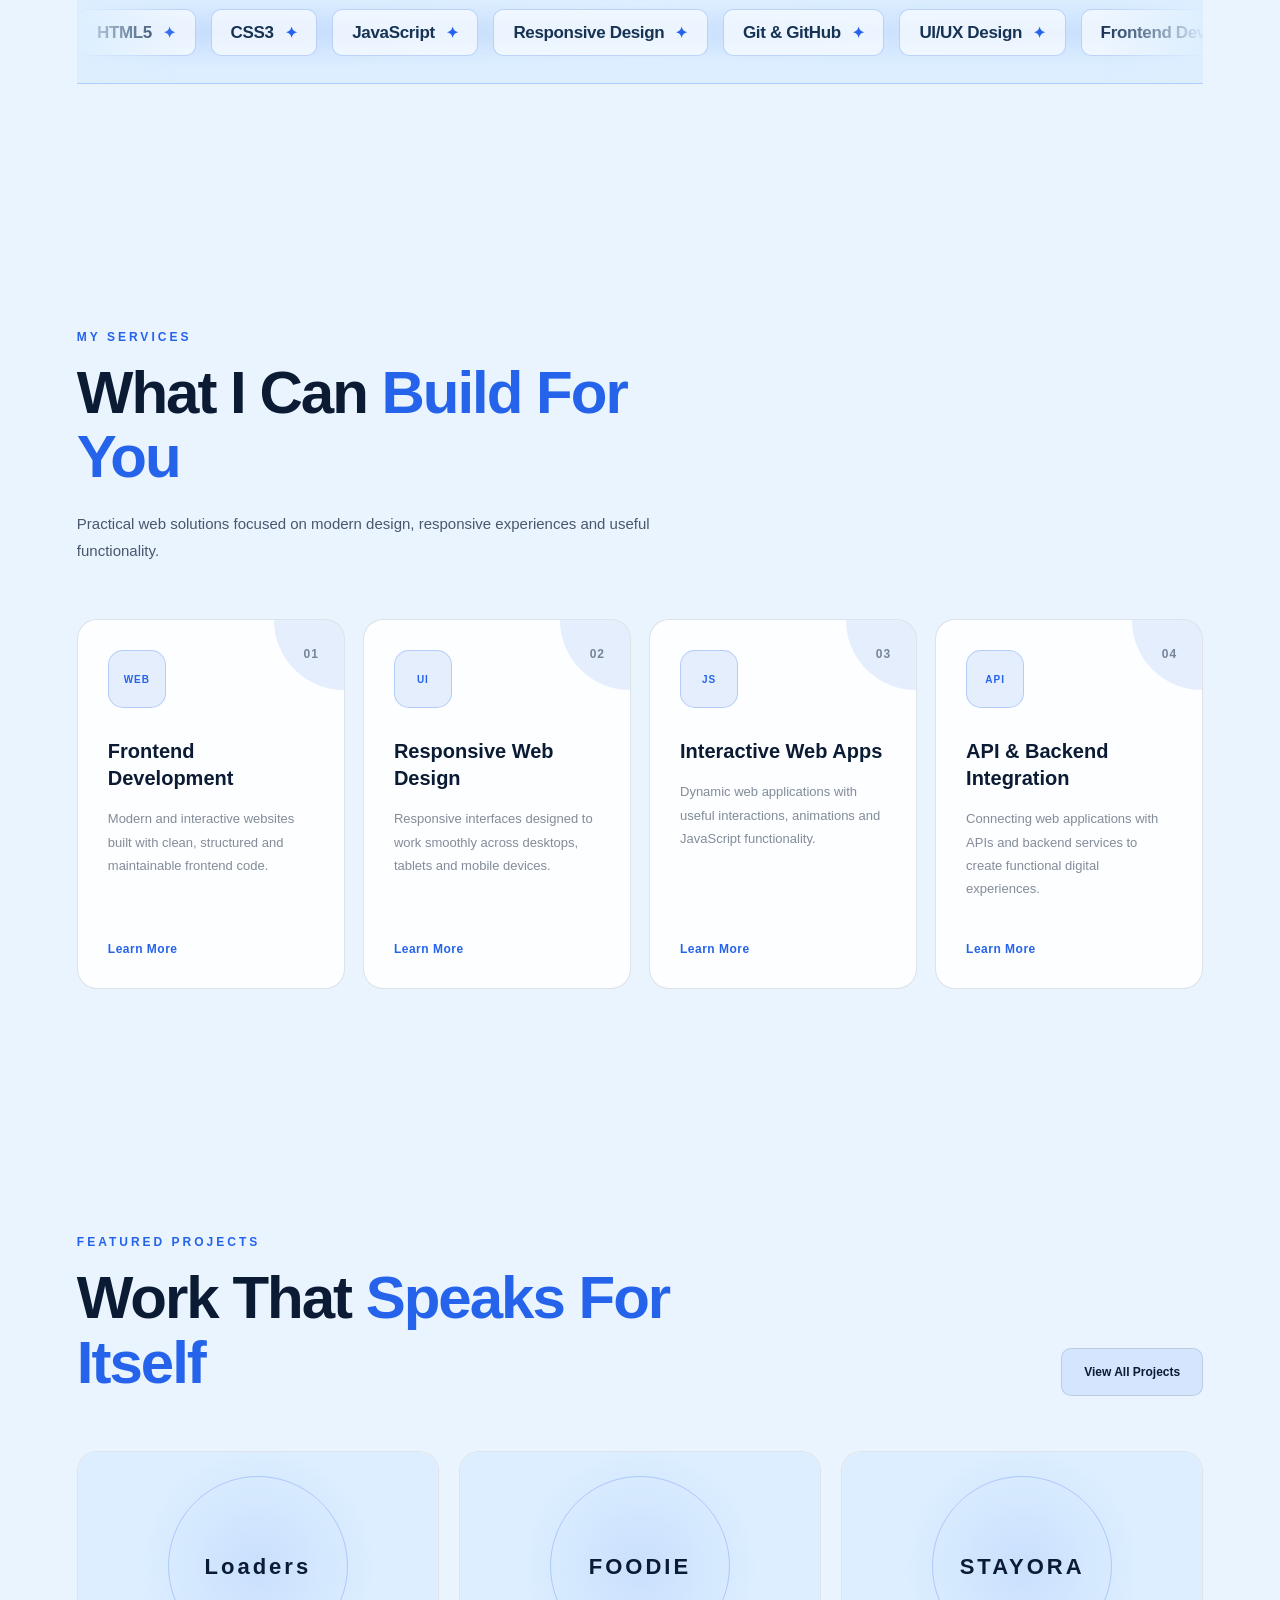
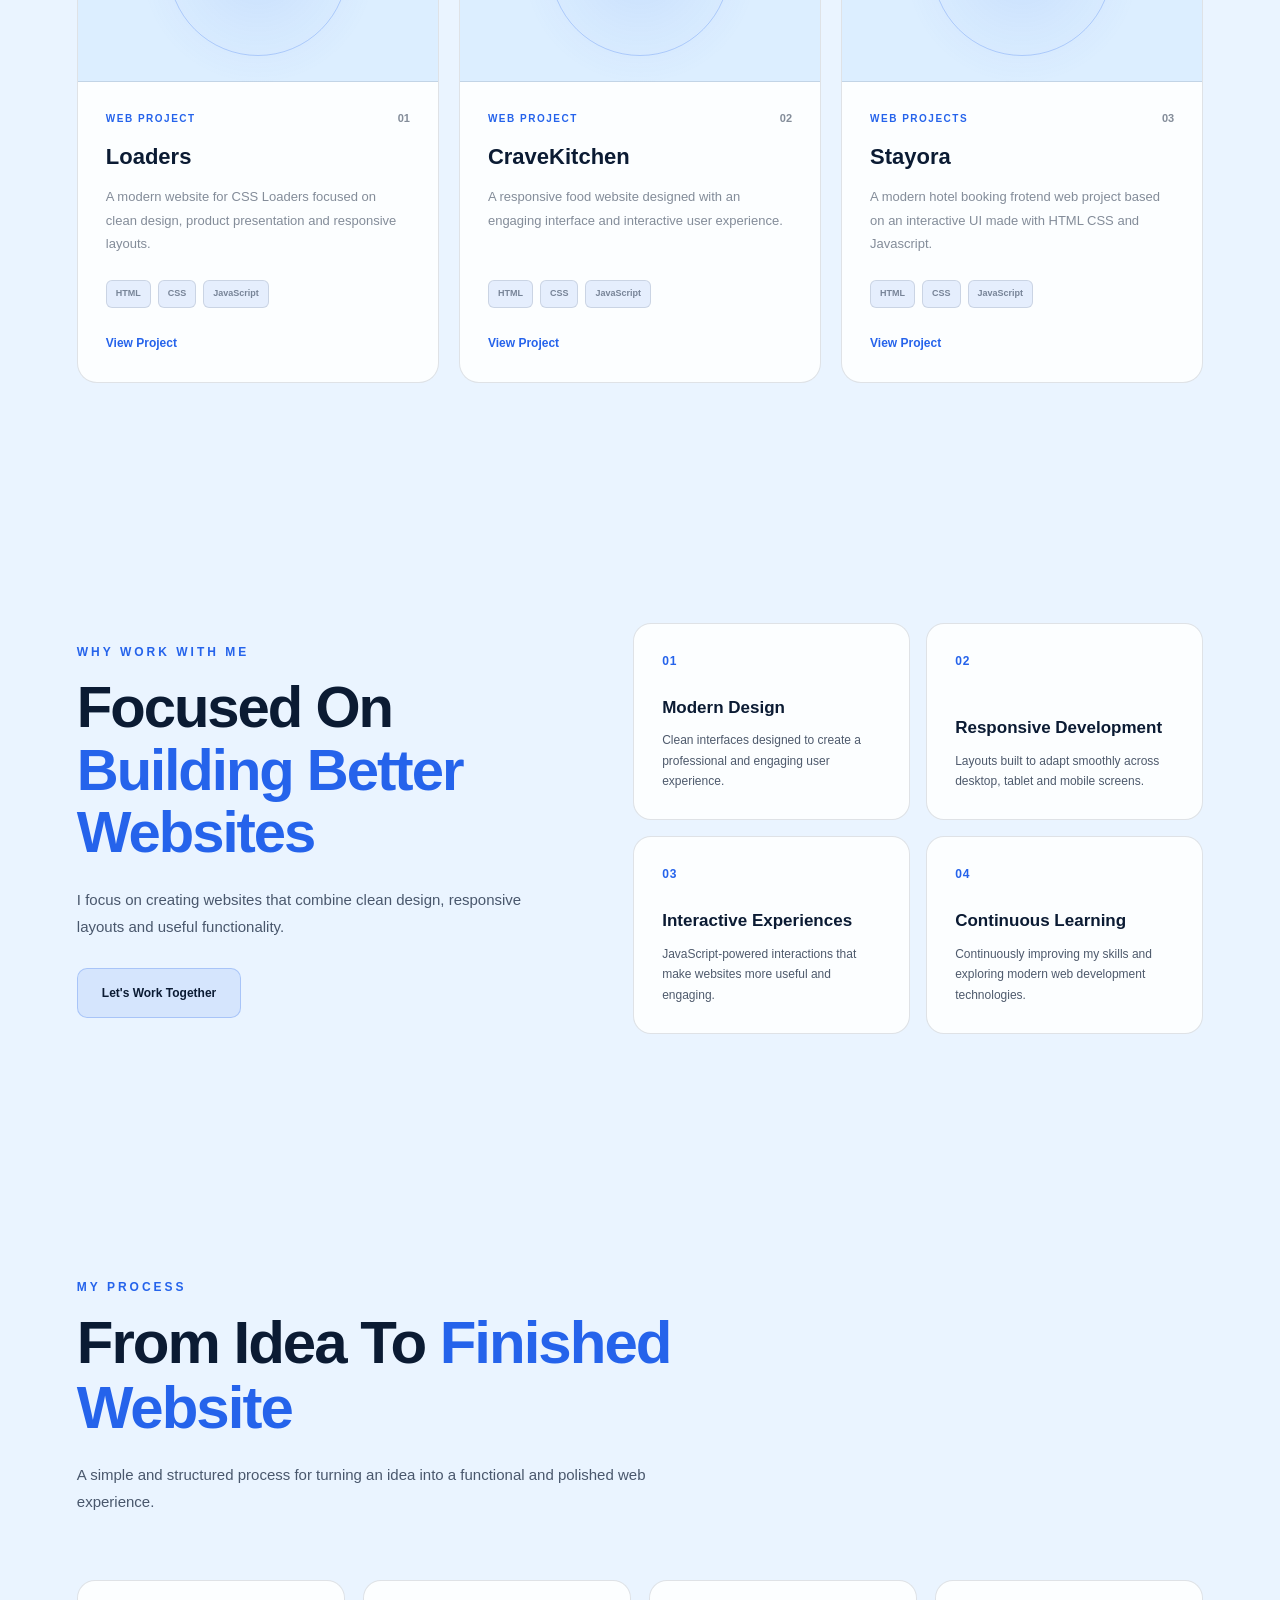
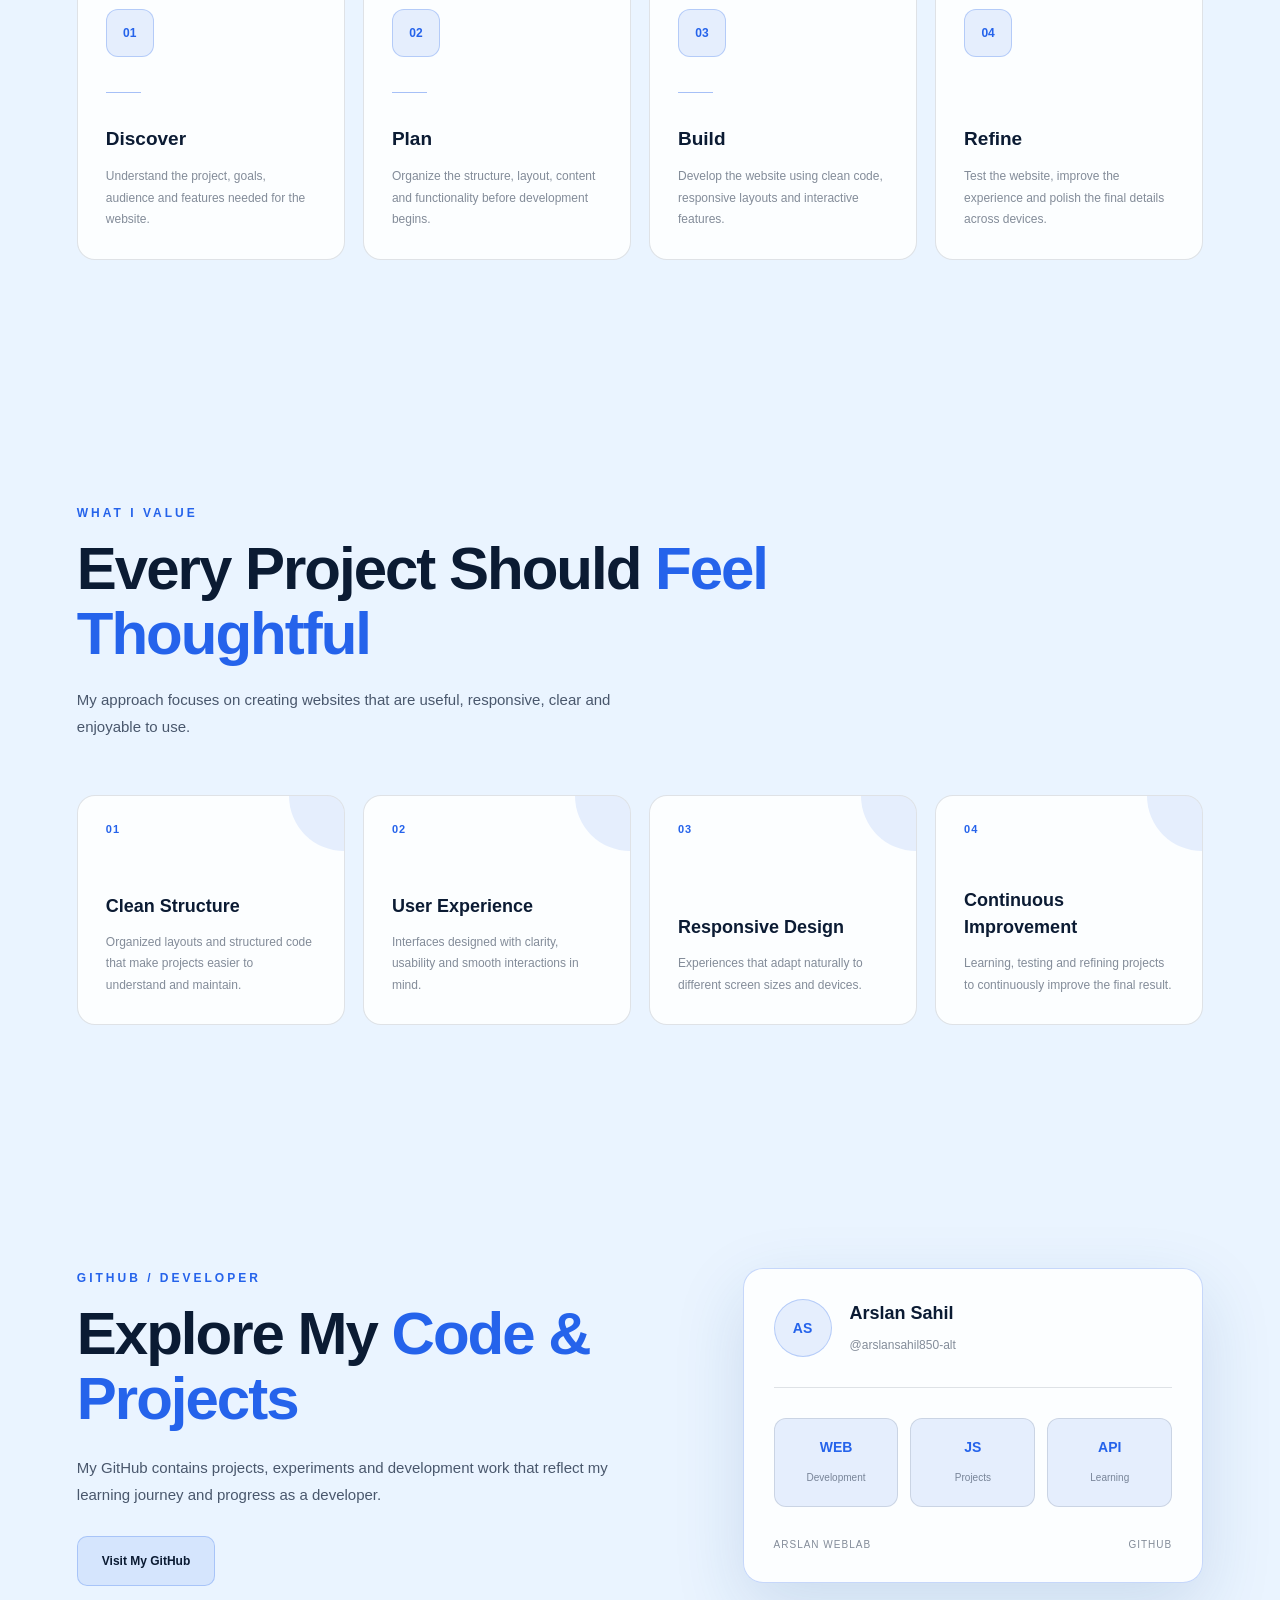
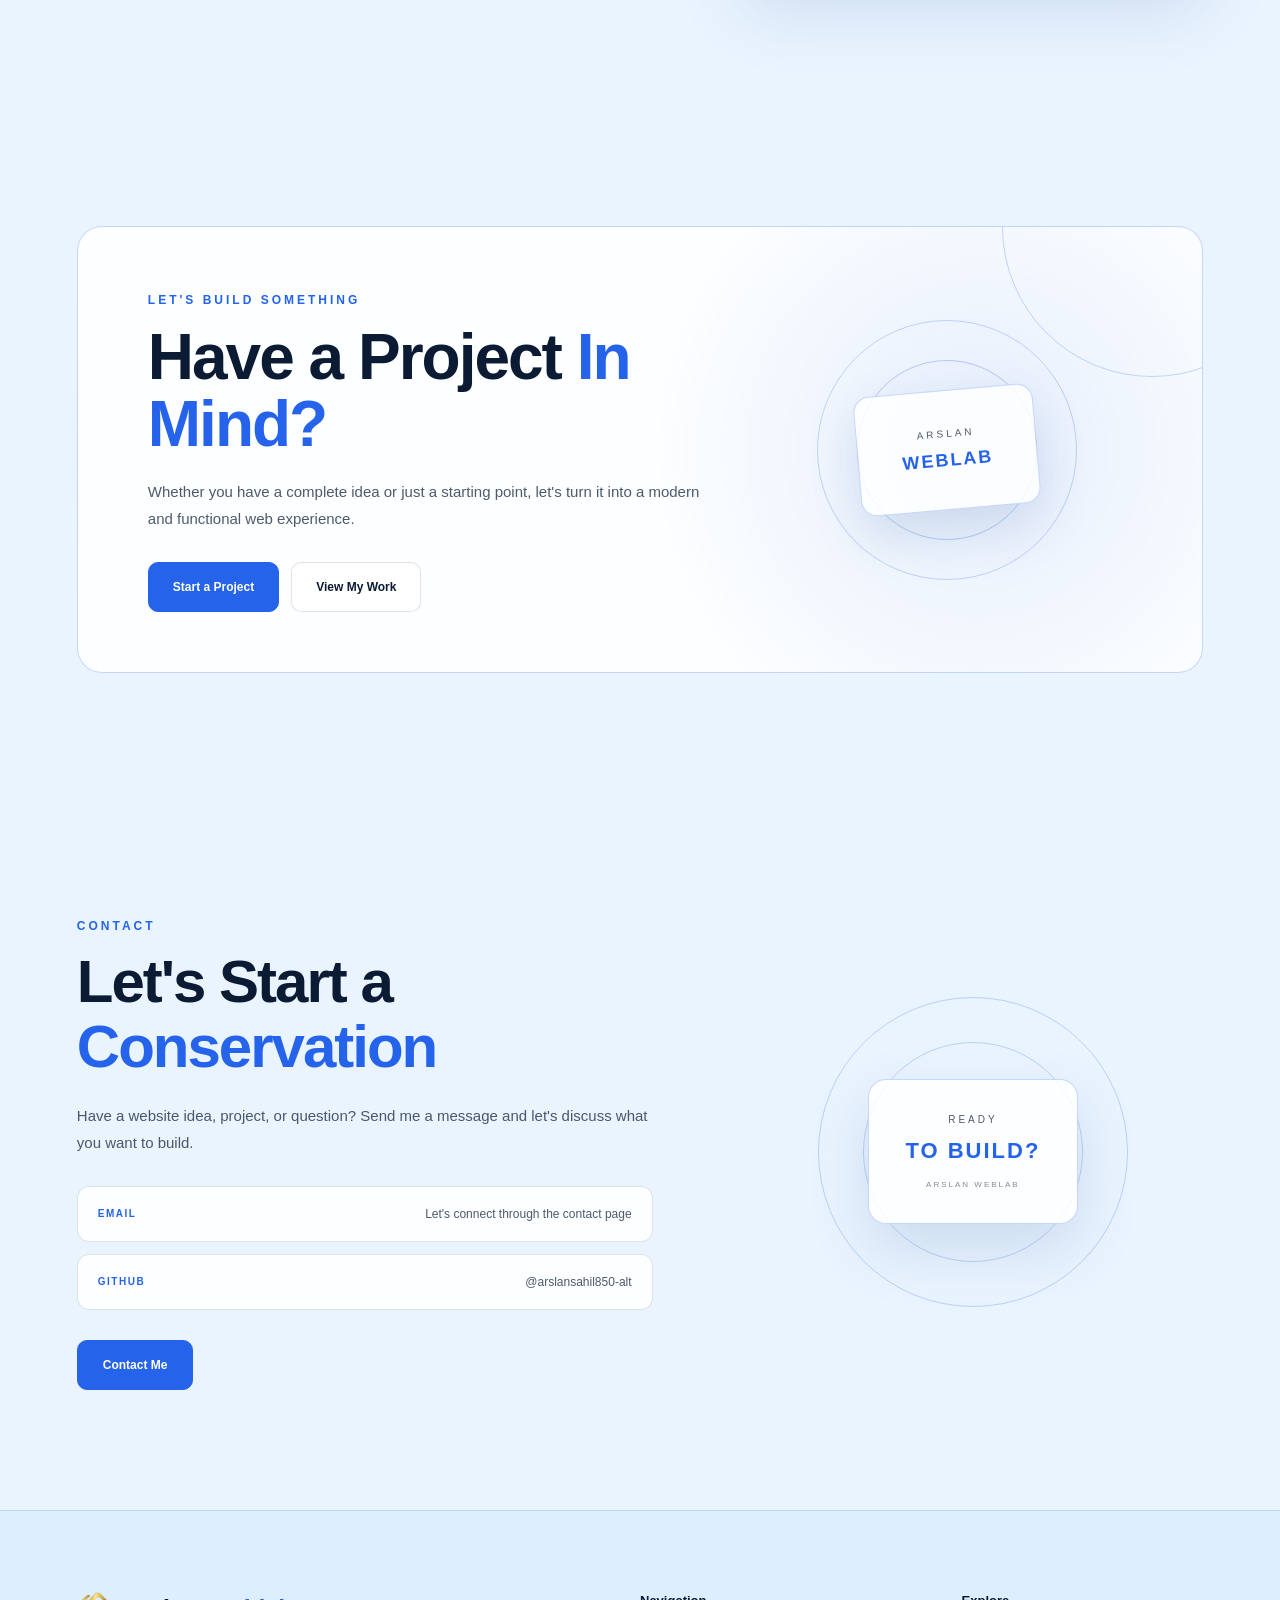
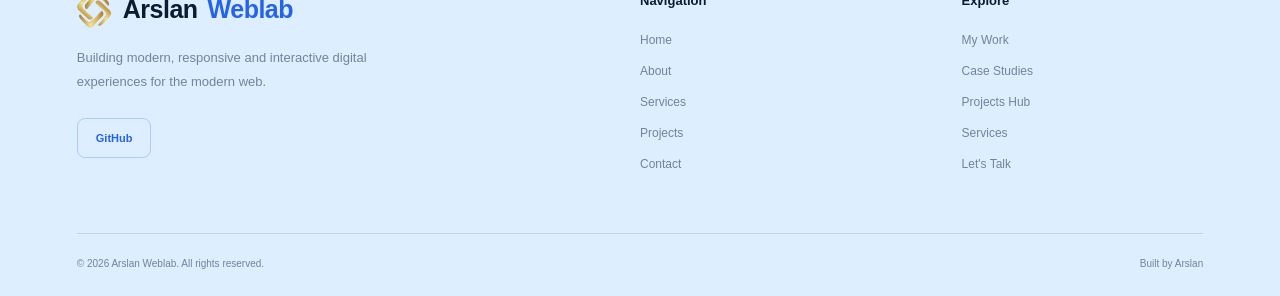
==== commit e89b93b8: "project's chnages" ====
--- a/index.html
+++ b/index.html
@@ -738,7 +738,7 @@
                                 <span class="project-number">02</span>
                             </div>
 
-                            <h3>Foodie</h3>
+                            <h3>CraveKitchen</h3>
 
                             <p>
                                 A responsive food website designed with an engaging
@@ -764,7 +764,7 @@
 
                         <div class="project-content">
                             <div class="project-top">
-                                <span class="project-category">Web APP</span>
+                                <span class="project-category">WEB PROJECTS</span>
                                 <span class="project-number">03</span>
                             </div>
 
